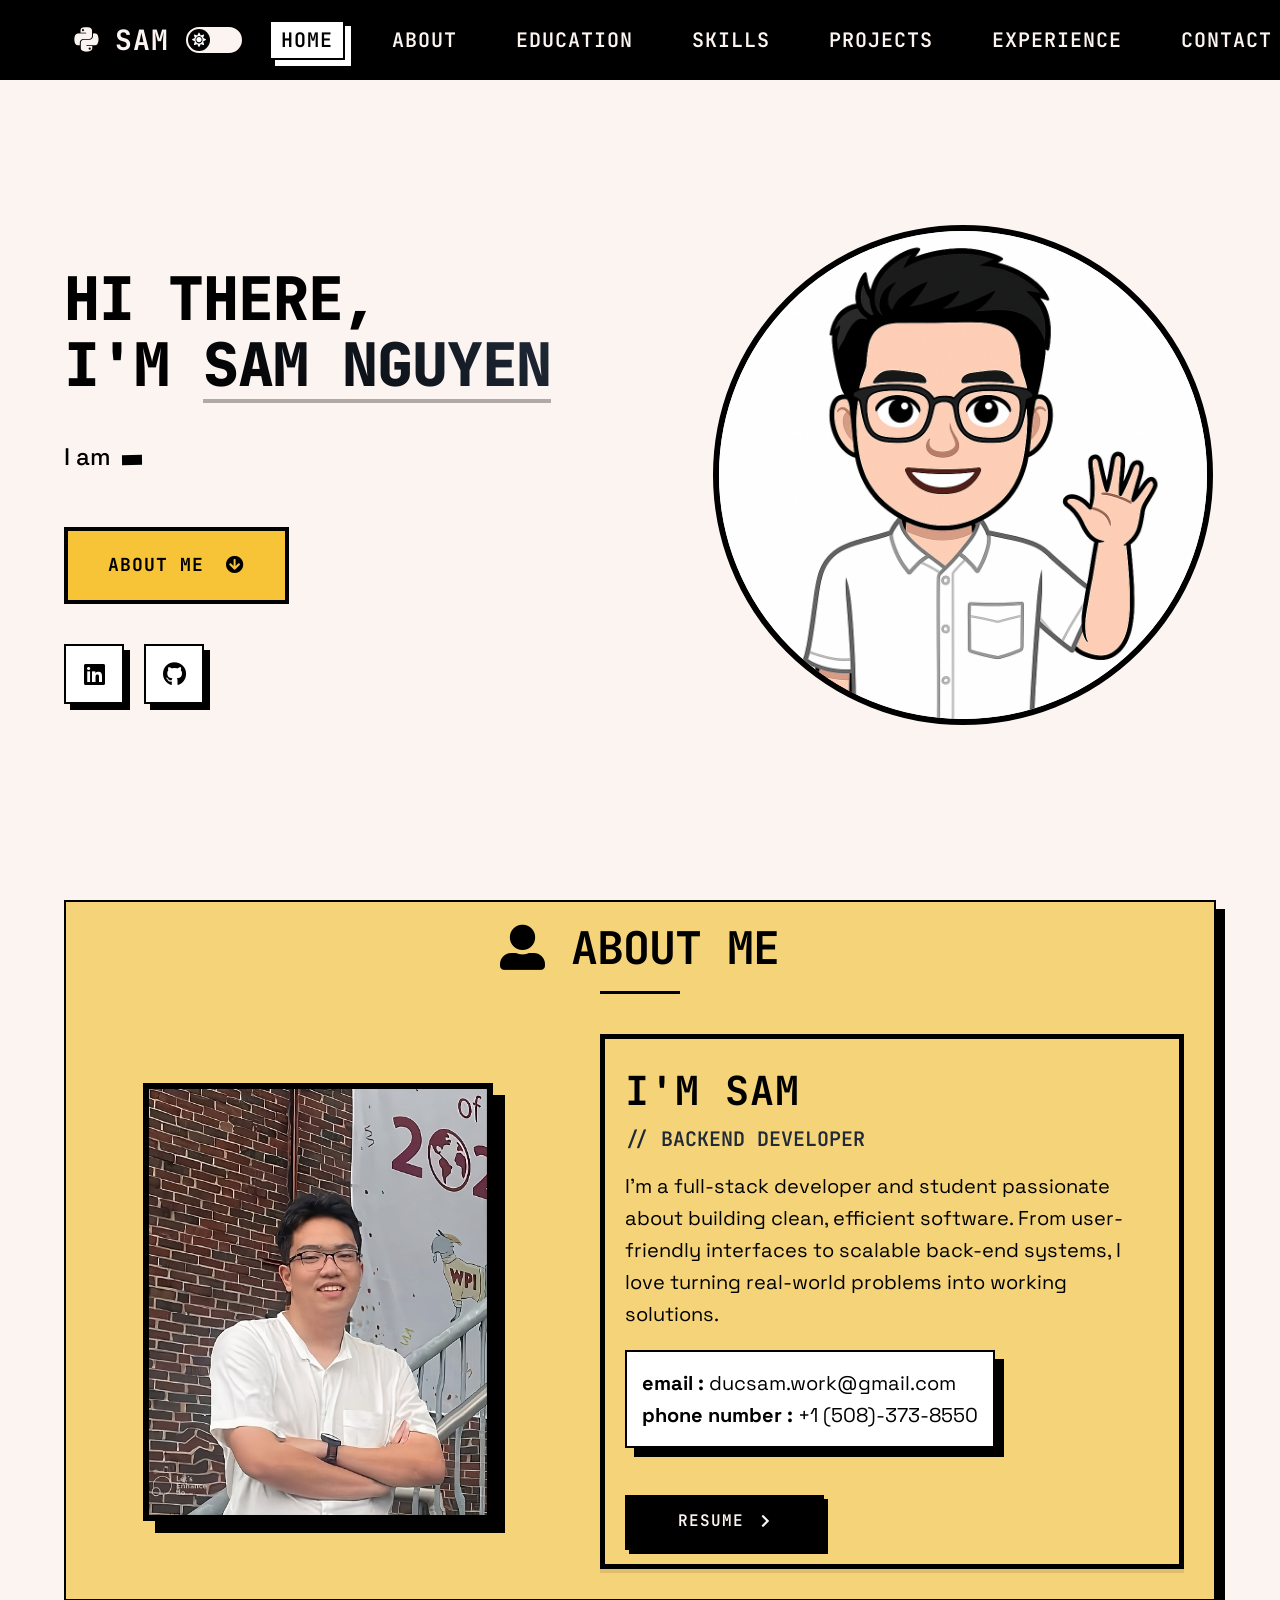
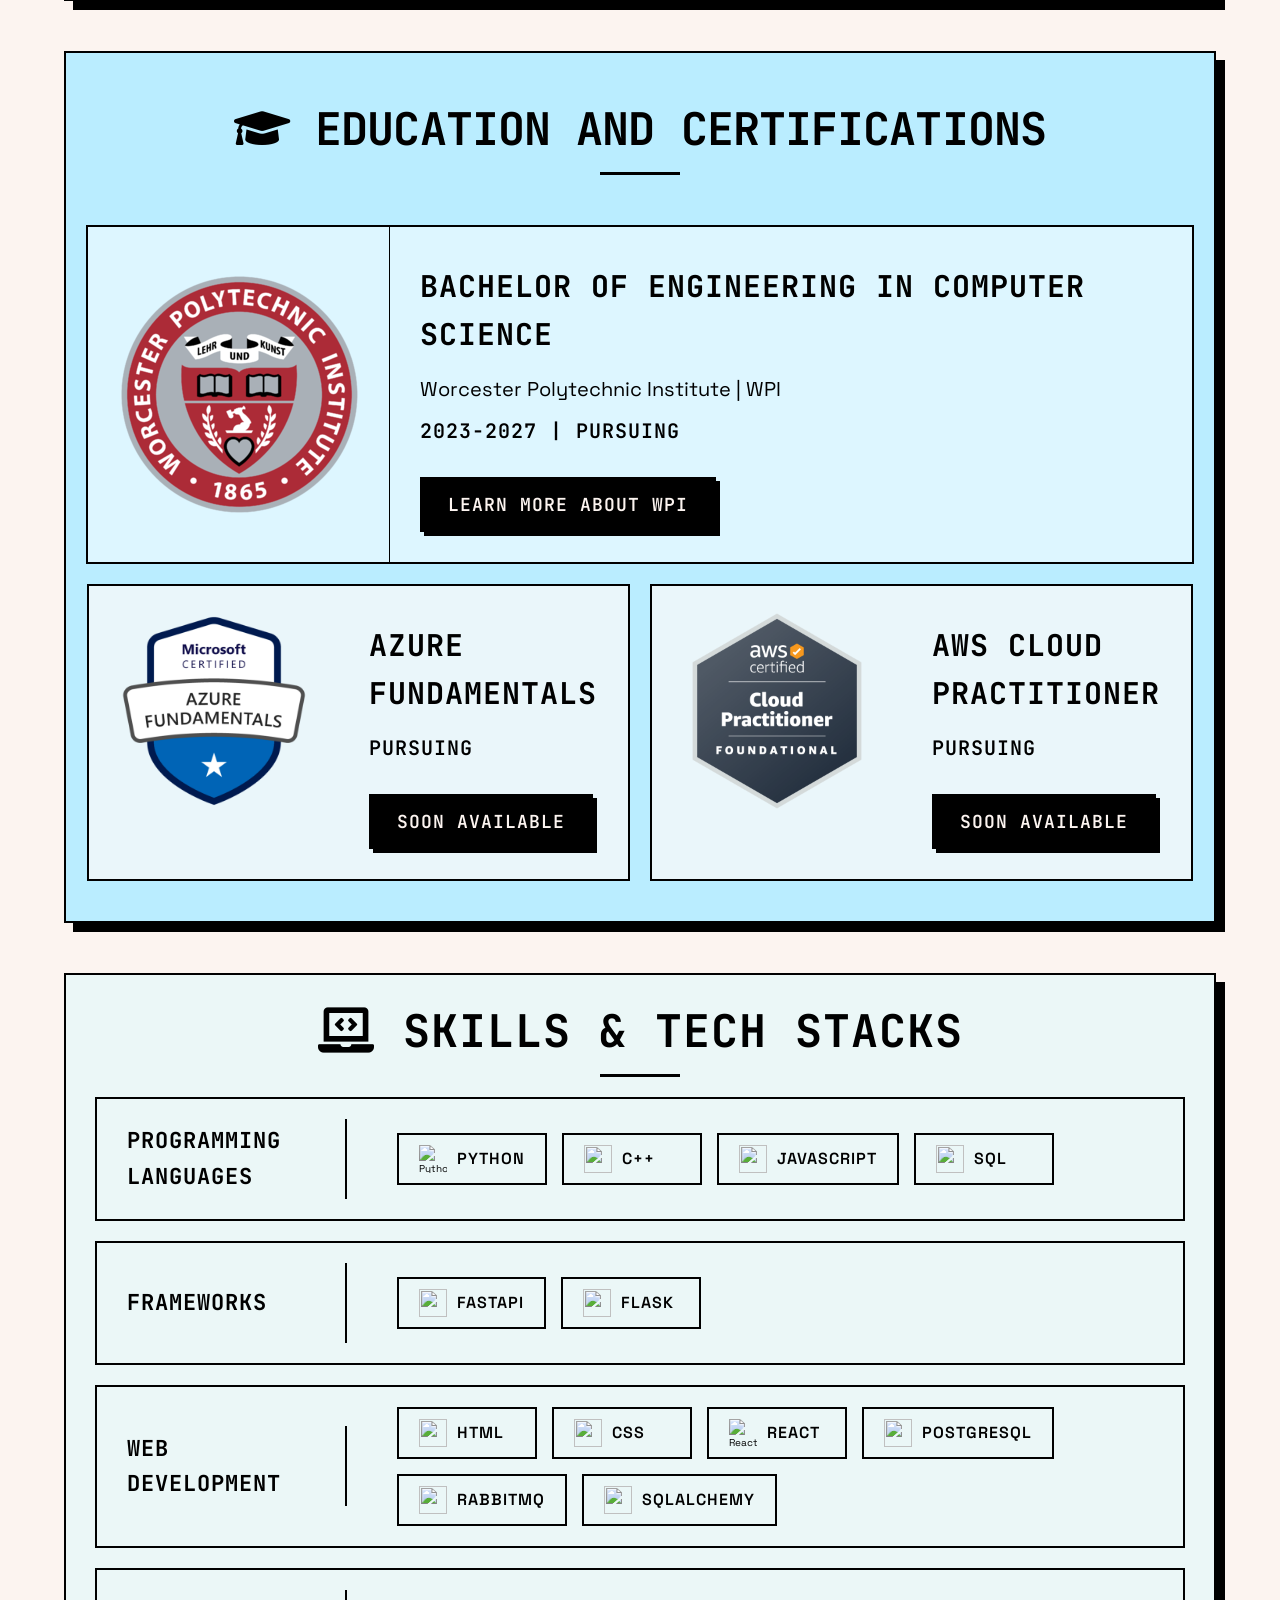
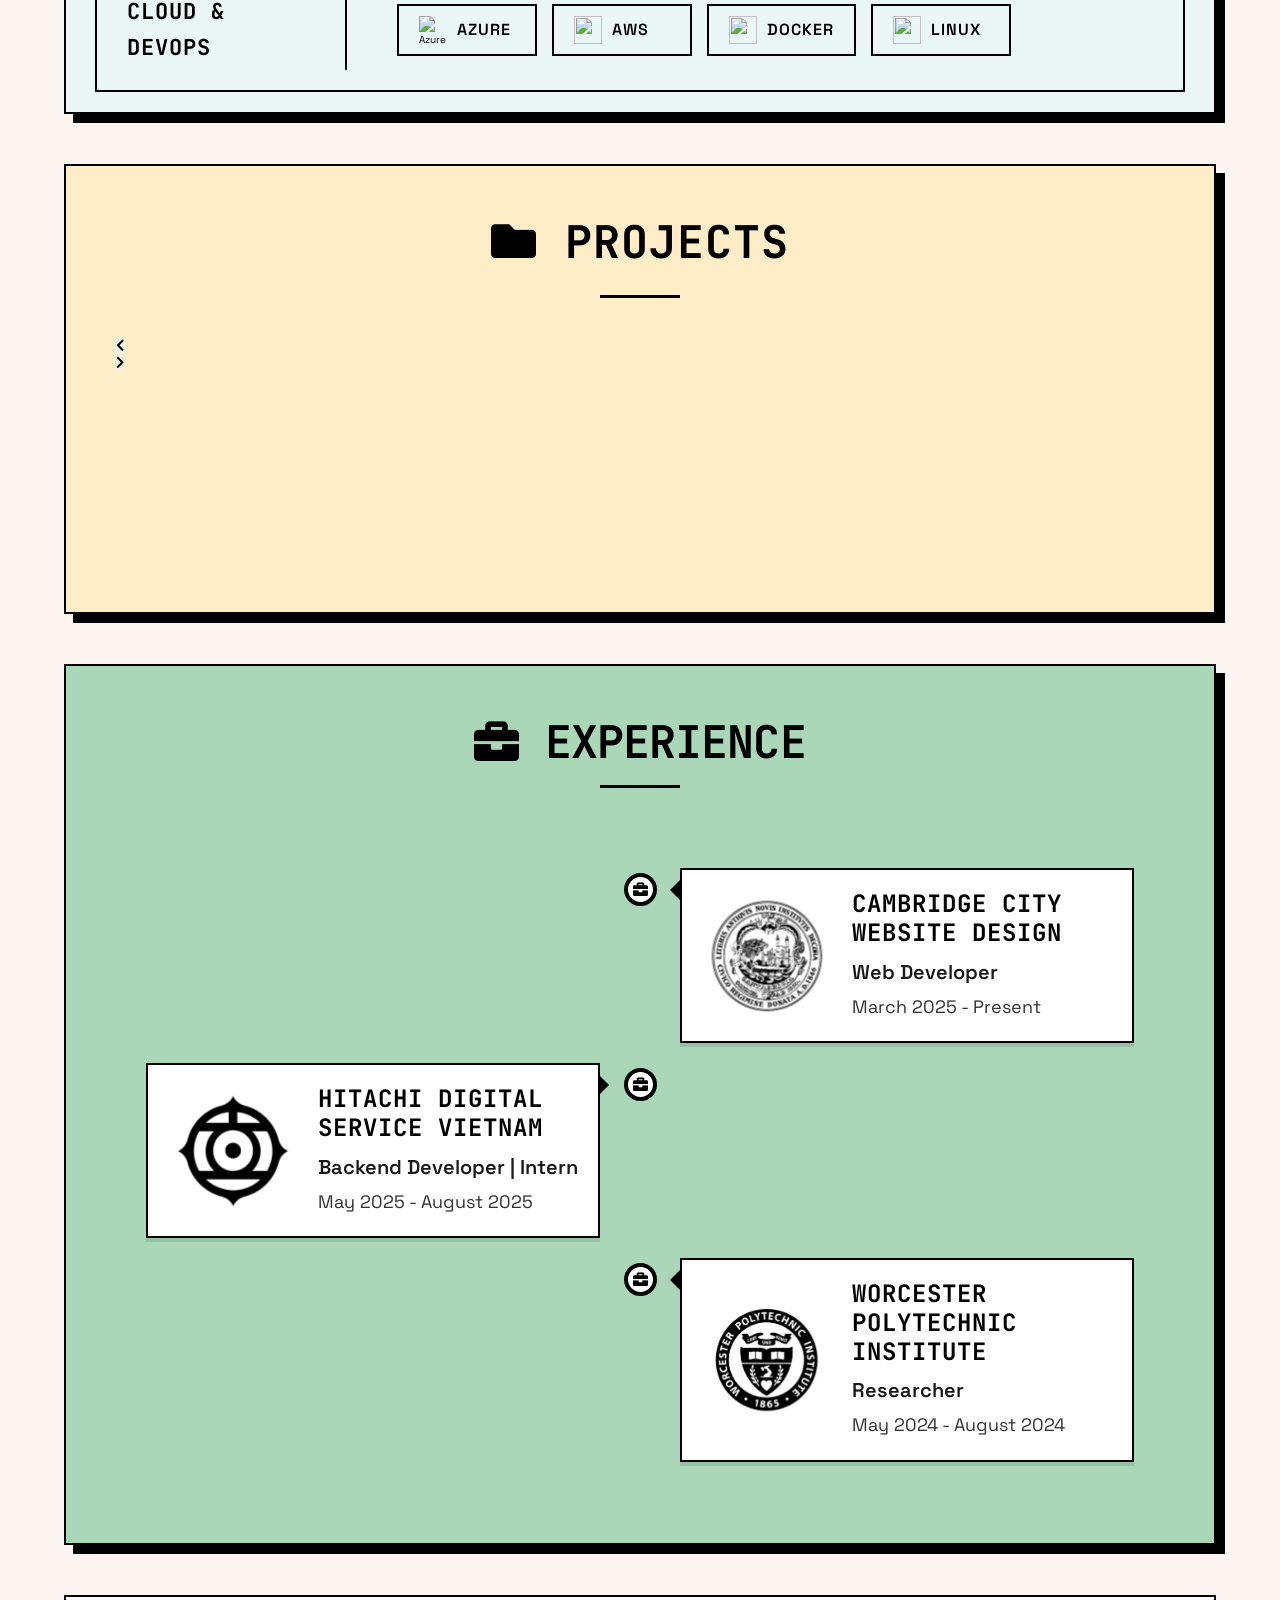
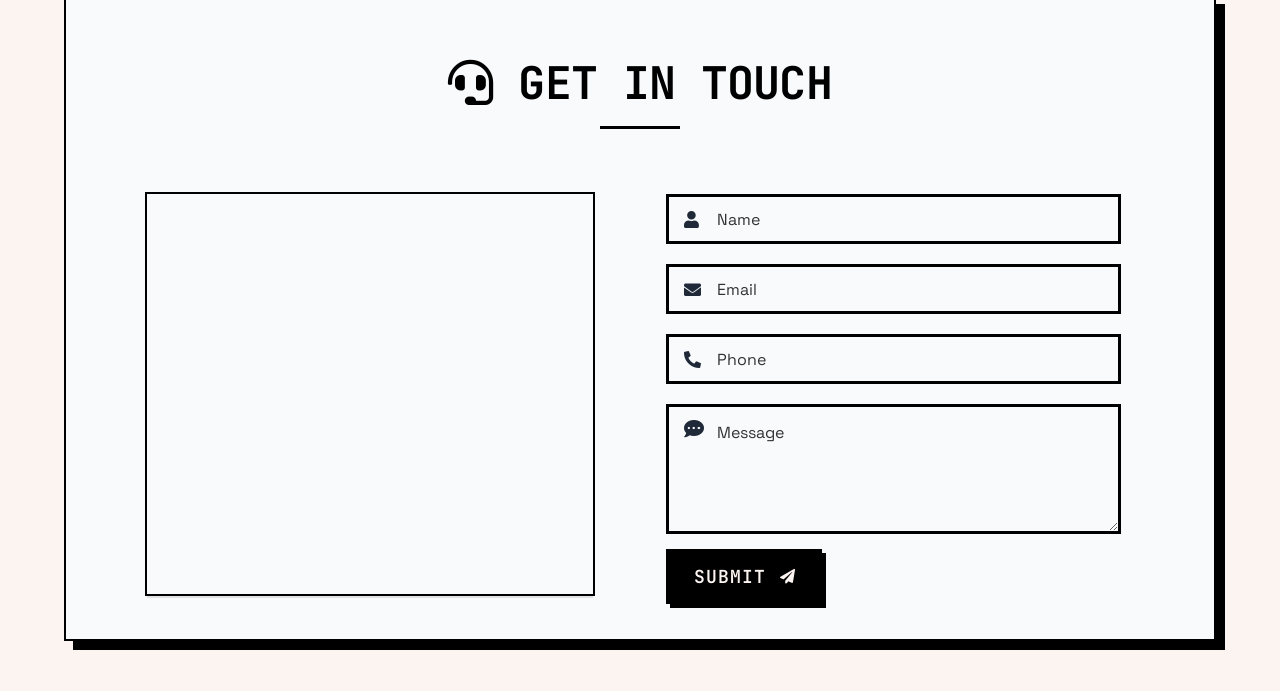
==== index.html @ 1b450427 "small fix" ====
<!DOCTYPE html>
<html lang="en">
  <head>
    <meta charset="UTF-8" />
    <meta http-equiv="X-UA-Compatible" content="IE=edge" />
    <meta name="viewport" content="width=device-width, initial-scale=1.0" />
    <meta name="keywords" />
    <meta name="description" />
    <!-- Custom CSS -->
    <link rel="stylesheet" href="./assets/css/style.css" />
    <link rel="stylesheet" href="./assets/css/shared.css" />
    <link rel="stylesheet" href="./assets/css/about.css" />
    <link rel="stylesheet" href="./assets/css/education.css" />
    <link rel="stylesheet" href="./assets/css/experience.css" />
    <link rel="stylesheet" href="./assets/css/project.css" />
    <link rel="stylesheet" href="./assets/css/skill.css" />
    <link rel="stylesheet" href="./assets/css/contact.css" />
    <!-- Font Awesome -->
    <link
      rel="stylesheet"
      href="https://cdnjs.cloudflare.com/ajax/libs/font-awesome/5.15.3/css/all.min.css"
      integrity="sha512-iBBXm8fW90+nuLcSKlbmrPcLa0OT92xO1BIsZ+ywDWZCvqsWgccV3gFoRBv0z+8dLJgyAHIhR35VZc2oM/gI1w=="
      crossorigin="anonymous"
      referrerpolicy="no-referrer"
    />
    <!-- Favicon -->
    <link
      id="favicon"
      rel="shortcut icon"
      href="./assets/images/hero.png"
      type="image/x-png"
    />
    <link
      href="https://fonts.googleapis.com/css2?family=Abel&display=swap"
      rel="stylesheet"
    />

    <title>Portfolio | Sam Nguyen</title>
  </head>
  <!-- <body oncontextmenu="return false"> -->
  <!-- pre loader -->
  <!-- <div class="loader-container">
  <img draggable="false" src="./assets/images/preloader.gif" alt="">
</div> -->
  <body>
    <!-- navbar starts -->
    <header>
      <div class="navbar-left">
        <a href="/" class="logo"><i class="fab fa-python"></i> sam</a>
        <button
          id="theme-toggle"
          class="theme-toggle"
          aria-label="Toggle dark mode"
        >
          <i class="fas fa-sun"></i>
          <i class="fas fa-moon"></i>
        </button>
      </div>

      <div class="navbar-controls">
        <div id="menu" class="fas fa-bars"></div>
      </div>

      <nav class="navbar">
        <ul>
          <li><a class="active" href="#home">Home</a></li>
          <li><a href="#about">About</a></li>
          <li><a href="#education">Education</a></li>
          <li><a href="#skills">Skills</a></li>
          <li><a href="#project">Projects</a></li>
          <li><a href="#experience">Experience</a></li>
          <li><a href="#contact">Contact</a></li>
        </ul>
      </nav>
    </header>
    <!-- navbar ends -->

    <!-- hero section starts -->
    <section class="home" id="home">
      <!-- Main content -->
      <div class="content">
        <h2>
          Hi There,<br />
          I'm <span>Sam Nguyen</span>
        </h2>
        <p>I am <span class="typing-text"></span></p>

        <a href="#about" class="btn">
          <span>About Me</span>
          <i class="fas fa-arrow-circle-down"></i>
        </a>

        <!-- Social icons -->
        <div class="socials">
          <ul class="social-icons">
            <li>
              <a
                class="linkedin"
                aria-label="LinkedIn"
                href="https://www.linkedin.com/in/tran-minh-duc-nguyen/"
                target="_blank"
                rel="noopener noreferrer"
              >
                <i class="fab fa-linkedin"></i>
              </a>
            </li>
            <li>
              <a
                class="github"
                aria-label="GitHub"
                href="https://github.com/samnguyen3115"
                target="_blank"
                rel="noopener noreferrer"
              >
                <i class="fab fa-github"></i>
              </a>
            </li>
          </ul>
        </div>
      </div>

      <!-- Image -->
      <div class="image">
        <img
          draggable="false"
          class="tilt"
          src="./assets/images/hero.png"
          alt="Hero image of Sam"
        />
      </div>
    </section>

    <!-- hero section ends -->

    <!-- about section starts -->
    <section class="about" id="about">
      <div></div>
      <h2 class="heading"><i class="fas fa-user-alt"></i> About Me</h2>

      <div class="row">
        <div class="image">
          <div class="gallery-container">
            <img
              id="gallery-image"
              draggable="false"
              src="./assets/images/profile/profile1.jpeg"
              alt="Sam Nguyen - Profile"
              data-current="0"
            />
          </div>

          <!-- Progress indicator -->
          <div class="gallery-progress">
            <div class="gallery-progress-bar"></div>
          </div>
        </div>
        <div class="content">
          <h3>I'm Sam</h3>
          <span class="tag">Backend Developer</span>

          <p>
            I'm a full-stack developer and student passionate about building
            clean, efficient software. From user-friendly interfaces to scalable
            back-end systems, I love turning real-world problems into working
            solutions.
          </p>

          <div class="box-container">
            <!-- <div class="box">
              <p><span> age: </span> 20</p>
              <p><span> phone : </span> +91 XXX-XXX-XXXX</p>
            </div> -->
            <div class="box">
              <p>
                <span> email : </span>
                <a
                  href="mailto:ducsam.work@gmail.com"
                  style="color: #fff; text-transform: none"
                  >ducsam.work@gmail.com</a
                >
              </p>
              <p>
                <span> phone number : </span
                ><a
                  href="tel:+15083738550"
                  style="color: #fff; text-transform: none"
                  >+1 (508)-373-8550</a
                >
              </p>
            </div>
          </div>

          <div class="resumebtn">
            <a
              href="https://drive.google.com/file/d/1P8yrjrfIx6eX4joo961KJIUFITHhz1G9/view?usp=sharing"
              target="_blank"
              class="btn"
              ><span>Resume</span>
              <i class="fas fa-chevron-right"></i>
            </a>
          </div>
        </div>
      </div>
    </section>
    <!-- about section ends -->

    <!-- education section starts -->
    <section class="education" id="education">
      <h1 class="heading">
        <i class="fas fa-graduation-cap"></i> Education and Certifications
      </h1>

      <div class="box-container">
        <div class="box">
          <div class="image">
            <img
              draggable="false"
              src="./assets/images/logo/WPI.png"
              alt=""
              style="width: 300px"
            />
          </div>
          <div class="content">
            <h3>Bachelor of Engineering in Computer Science</h3>
            <p>Worcester Polytechnic Institute | WPI</p>
            <h4>2023-2027 | Pursuing</h4>
            <a
              href="https://www.wpi.edu/academics"
              target="_blank"
              rel="noopener noreferrer"
              style="text-decoration: none; color: inherit"
            >
              <div class="button-certificate">
                <button type="button">Learn More About WPI</button>
              </div>
            </a>
          </div>
        </div>
        <div class="box achievement">
          <div class="achievement-image">
            <img
              draggable="false"
              src="./assets/images/education/Azure.png"
              alt=""
              style="width: 250px; height: 250px"
            />
          </div>
          <div class="content">
            <h3>Azure Fundamentals</h3>
            <h4>Pursuing</h4>
            <!-- <a href="" style="text-decoration: none; color: inherit"> -->
              <div class="button-certificate">
                <button type="button">Soon available</button>
              </div>
            <!-- </a> -->
          </div>
        </div>
        <div class="box achievement">
          <div class="achievement-image">
            <img
              draggable="false"
              src="./assets/images/education/AWS.png"
              alt=""
              style="width: 250px; height: 250px"
            />
          </div>
          <div class="content">
            <h3>AWS Cloud Practitioner</h3>
            <h4>Pursuing</h4>
            <!-- <a href="" style="text-decoration: none; color: inherit"> -->
              <div class="button-certificate">
                <button type="button">Soon available</button>
              </div>
            <!-- </a> -->
          </div>
        </div>
      </div>
    </section>
    <!-- education section ends -->

    <!-- skills section starts -->
    <section class="skills" id="skills">
      <div class="container">
        <h2 class="heading">
          <i class="fas fa-laptop-code"></i> Skills & Tech Stacks
        </h2>
        <div class="skills-table">
          <div class="skills-row">
            <div class="skills-category">Programming Languages</div>
            <div class="skills-items">
              <div class="skill-item">
                <img
                  src="https://cdn.jsdelivr.net/gh/devicons/devicon/icons/python/python-original.svg"
                  alt="Python"
                />
                <span>Python</span>
              </div>
              <div class="skill-item">
                <img
                  src="https://cdn.jsdelivr.net/gh/devicons/devicon@latest/icons/cplusplus/cplusplus-plain.svg"
                />
                <span>C++</span>
              </div>
              <div class="skill-item">
                <img
                  src="https://cdn.jsdelivr.net/gh/devicons/devicon@latest/icons/javascript/javascript-plain.svg"
                />
                <span>JavaScript</span>
              </div>
              <div class="skill-item">
                <img
                  src="https://cdn.jsdelivr.net/gh/devicons/devicon@latest/icons/sqldeveloper/sqldeveloper-plain.svg"
                />
                <span>SQL</span>
              </div>
            </div>
          </div>

          <div class="skills-row">
            <div class="skills-category">Frameworks</div>
            <div class="skills-items">
              <div class="skill-item">
                <img
                  src="https://cdn.jsdelivr.net/gh/devicons/devicon@latest/icons/fastapi/fastapi-original.svg"
                />
                <span>FastAPI</span>
              </div>
              <div class="skill-item">
                <img
                  src="https://cdn.jsdelivr.net/gh/devicons/devicon@latest/icons/flask/flask-original.svg"
                />
                <span>Flask</span>
              </div>
            </div>
          </div>

          <div class="skills-row">
            <div class="skills-category">Web Development</div>
            <div class="skills-items">
              <div class="skill-item">
                <img
                  src="https://cdn.jsdelivr.net/gh/devicons/devicon@latest/icons/html5/html5-plain.svg"
                />
                <span>HTML</span>
              </div>
              <div class="skill-item">
                <img
                  src="https://cdn.jsdelivr.net/gh/devicons/devicon@latest/icons/css3/css3-plain.svg"
                />
                <span>CSS</span>
              </div>
              <div class="skill-item">
                <img
                  src="https://cdn.jsdelivr.net/gh/devicons/devicon/icons/react/react-original.svg"
                  alt="React"
                />
                <span>React</span>
              </div>
              <div class="skill-item">
                <img
                  src="https://cdn.jsdelivr.net/gh/devicons/devicon@latest/icons/postgresql/postgresql-plain.svg"
                />
                <span>PostgreSQL</span>
              </div>
              <div class="skill-item">
                <img
                  src="https://cdn.jsdelivr.net/gh/devicons/devicon@latest/icons/rabbitmq/rabbitmq-original.svg"
                />
                <span>RabbitMQ</span>
              </div>
              <div class="skill-item">
                <img
                  src="https://cdn.jsdelivr.net/gh/devicons/devicon@latest/icons/sqlalchemy/sqlalchemy-plain.svg"
                />
                <span>SQLAlchemy</span>
              </div>
            </div>
          </div>

          <div class="skills-row">
            <div class="skills-category">Cloud & DevOps</div>
            <div class="skills-items">
              <div class="skill-item">
                <img
                  src="https://cdn.jsdelivr.net/gh/devicons/devicon/icons/azure/azure-original.svg"
                  alt="Azure"
                />
                <span>Azure</span>
              </div>
              <div class="skill-item">
                <img
                  src="https://cdn.jsdelivr.net/gh/devicons/devicon@latest/icons/amazonwebservices/amazonwebservices-plain-wordmark.svg"
                />
                <span>AWS</span>
              </div>
              <div class="skill-item">
                <img
                  src="https://cdn.jsdelivr.net/gh/devicons/devicon@latest/icons/docker/docker-plain.svg"
                />
                <span>Docker</span>
              </div>
              <div class="skill-item">
                <img
                  src="https://cdn.jsdelivr.net/gh/devicons/devicon@latest/icons/linux/linux-plain.svg"
                />
                <span>Linux</span>
              </div>
            </div>
          </div>
        </div>
      </div>
    </section>
    <!-- skills section ends -->
    <!-- project section starts -->
    <section class="project" id="project">
      <h2 class="heading"><i class="fas fa-folder"></i> Projects</h2>

      <div class="box-container">
        <div class="projects-carousel">
          <button class="carousel-nav prev" id="prevBtn">
            <i class="fas fa-chevron-left"></i>
          </button>
          <div class="projects-track" id="projectsTrack">
            <!-- Projects will be dynamically loaded here -->
          </div>
          <button class="carousel-nav next" id="nextBtn">
            <i class="fas fa-chevron-right"></i>
          </button>
        </div>
        <div class="carousel-indicators" id="carouselIndicators">
          <!-- Indicators will be dynamically generated -->
        </div>
      </div>
    </section>
    <!-- project section ends -->

    <!-- experience section starts -->
    <section class="experience" id="experience">
      <h2 class="heading"><i class="fas fa-briefcase"></i> Experience</h2>

      <div class="timeline">
        <div class="container right" data-company="cso">
          <div class="content">
            <img
              src="./assets/images/logo/CSO.png"
              alt="Cambridge City Website Design"
            />
            <div>
              <div class="tag">
                <h2>Cambridge City Website Design</h2>
              </div>
              <div class="desc">
                <h3>Web Developer</h3>
                <p>March 2025 - Present</p>
              </div>
            </div>
          </div>
        </div>
        <div class="container left" data-company="hitachi">
          <div class="content">
            <img
              src="./assets/images/logo/Hitachi.png"
              alt="Hitachi Digital Service Vietnam"
            />
            <div>
              <div class="tag">
                <h2>Hitachi Digital Service Vietnam</h2>
              </div>
              <div class="desc">
                <h3>Backend Developer | Intern</h3>
                <p>May 2025 - August 2025</p>
              </div>
            </div>
          </div>
        </div>

        <div class="container right" data-company="wpi">
          <div class="content">
            <img
              src="./assets/images/logo/WPI_logo.png"
              alt="Worcester Polytechnic Institute"
            />
            <div>
              <div class="tag">
                <h2>Worcester Polytechnic Institute</h2>
              </div>
              <div class="desc">
                <h3>Researcher</h3>
                <p>May 2024 - August 2024</p>
              </div>
            </div>
          </div>
        </div>
      </div>
    </section>
    <!-- experience section ends -->

    <!-- contact section starts -->
    <section class="contact" id="contact">
      <h2 class="heading"><i class="fas fa-headset"></i> Get in Touch</h2>

      <div class="container">
        <div class="content">
          <div class="image-box">
            <iframe
              src="https://www.google.com/maps/embed?pb=!1m18!1m12!1m3!1d2948.217785264388!2d-71.80789868454313!3d42.27455597919353!2m3!1f0!2f0!3f0!3m2!1i1024!2i768!4f13.1!3m3!1m2!1s0x89e406e7b2e2c7b9%3A0x7e6e6e7e7e7e7e7e!2sWorcester%20Polytechnic%20Institute!5e0!3m2!1sen!2sus!4v1620000000000!5m2!1sen!2sus"
              width="100%"
              height="250"
              style="border: 0"
              allowfullscreen=""
              loading="lazy"
              referrerpolicy="no-referrer-when-downgrade"
            ></iframe>
          </div>
          <form id="contact-form">
            <div class="form-group">
              <div class="field">
                <input type="text" name="name" placeholder="Name" required />
                <i class="fas fa-user"></i>
              </div>
              <div class="field">
                <input type="text" name="email" placeholder="Email" required />
                <i class="fas fa-envelope"></i>
              </div>
              <div class="field">
                <input type="text" name="phone" placeholder="Phone" />
                <i class="fas fa-phone-alt"></i>
              </div>
              <div class="message">
                <textarea
                  placeholder="Message"
                  name="message"
                  required
                ></textarea>
                <i class="fas fa-comment-dots"></i>
              </div>
            </div>
            <div class="button-area">
              <button type="submit">
                Submit <i class="fa fa-paper-plane"></i>
              </button>
            </div>
          </form>
        </div>
      </div>
    </section>
    <!-- contact section ends -->

    <!-- scroll top btn -->
    <a
      href="#home"
      aria-label="ScrollTop"
      class="fas fa-angle-up"
      id="scroll-top"
    ></a>
    <!-- scroll back to top -->

    <!-- ==== ALL MAJOR JAVASCRIPT CDNS STARTS ==== -->
    <!-- GSAP for animations -->
    <script src="https://cdnjs.cloudflare.com/ajax/libs/gsap/3.12.2/gsap.min.js"></script>
    <script src="https://cdnjs.cloudflare.com/ajax/libs/gsap/3.12.2/ScrollTrigger.min.js"></script>

    <!-- jquery cdn -->
    <script
      src="https://cdnjs.cloudflare.com/ajax/libs/jquery/3.6.0/jquery.min.js"
      integrity="sha512-894YE6QWD5I59HgZOGReFYm4dnWc1Qt5NtvYSaNcOP+u1T9qYdvdihz0PPSiiqn/+/3e7Jo4EaG7TubfWGUrMQ=="
      crossorigin="anonymous"
      referrerpolicy="no-referrer"
    ></script>

    <!-- typed.js cdn -->
    <script
      src="https://cdnjs.cloudflare.com/ajax/libs/typed.js/2.0.5/typed.min.js"
      integrity="sha512-1KbKusm/hAtkX5FScVR5G36wodIMnVd/aP04af06iyQTkD17szAMGNmxfNH+tEuFp3Og/P5G32L1qEC47CZbUQ=="
      crossorigin="anonymous"
      referrerpolicy="no-referrer"
    ></script>

    <!-- vanilla tilt.js links -->
    <script
      src="https://cdnjs.cloudflare.com/ajax/libs/vanilla-tilt/1.7.0/vanilla-tilt.min.js"
      integrity="sha512-SttpKhJqONuBVxbRcuH0wezjuX+BoFoli0yPsnrAADcHsQMW8rkR84ItFHGIkPvhnlRnE2FaifDOUw+EltbuHg=="
      crossorigin="anonymous"
      referrerpolicy="no-referrer"
    ></script>

    <!-- scroll reveal anim -->
    <script src="https://unpkg.com/scrollreveal"></script>

    <script
      type="text/javascript"
      src="https://cdn.jsdelivr.net/npm/emailjs-com@3/dist/email.min.js"
    ></script>

    <!-- ==== ALL MAJOR JAVASCRIPT CDNS ENDS ==== -->

    <!-- Experience Modal -->
    <div id="experienceModal" class="modal">
      <div class="modal-content">
        <div class="modal-header">
          <div>
            <h2 id="modalCompanyName"></h2>
            <div class="position" id="modalPosition"></div>
          </div>
          <span class="close">&times;</span>
        </div>
        <div class="modal-body" id="modalBody">
          <!-- Content will be dynamically inserted here -->
        </div>
      </div>
    </div>

    <script src="./assets/js/script.js"></script>
  </body>
</html>
---- assets/css/style.css ----
@import url("https://fonts.googleapis.com/css2?family=JetBrains+Mono:wght@400;600;700;800&display=swap");
@import url("https://fonts.googleapis.com/css2?family=Space+Grotesk:wght@300;400;500;600;700&display=swap");

/* CSS Custom Properties for consistent animations and themes */
:root {
  --transition-fast: 0.2s cubic-bezier(0.4, 0, 0.2, 1);
  --transition-medium: 0.3s cubic-bezier(0.4, 0, 0.2, 1);
  --transition-slow: 0.4s cubic-bezier(0.4, 0, 0.2, 1);
  --transition-bounce: 0.3s cubic-bezier(0.34, 1.56, 0.64, 1);
  --shadow-elevation: 0 4px 0 rgba(0, 0, 0, 0.1);
  --shadow-elevation-hover: 0 6px 0 rgba(0, 0, 0, 0.1);
  --shadow-box-small: 4px 4px 0px var(--text-primary);
  --shadow-box-medium: 6px 6px 0px var(--text-primary);
  --shadow-box-large: 9px 9px 0px var(--text-primary);
  --shadow-box-hover: 6px 6px 0px #000000;

  /* Light mode colors */
  --bg-primary: #fcf4f0;
  --bg-secondary: #ffffff;
  --text-primary: #000000;
  --text-secondary: #1f2937;
  --border-primary: #000000;
  --shadow-primary: #000000;
  --accent-yellow: #f5d479;
  --accent-blue: #f8fafc;
  --accent-green: #a9d7b8;
  --education-background: #baedff;
  --education-second-background: #ddf6ff;
  --certificate-background: #eaf6fa;
  --skill-background: #ebf7f7;
  --project-background: #feedc7;
  --experience-background: #a9d7b8;
  --experience-box-background: #ffffff;
  --experience-special: #feedc7;
}

/* Dark mode colors */
[data-theme="dark"] {
  --bg-primary: #0f0f0f;
  --bg-secondary: #1a1a1a;
  --text-primary: #ffffff;
  --text-secondary: #e5e7eb;
  --border-primary: #ffffff;
  --shadow-primary: #ffffff;
  --accent-yellow: #000000;
  --accent-blue: #000000;
  --accent-green: #000000;
  --education-background: black;
  --education-second-background: black;
  --certificate-background: black;
  --skill-background: black;
  --project-background: #000000;
  --experience-background: #000000;
  --experience-box-background: #000000;
  --experience-special: black;
}

* {
  margin: 0;
  padding: 0;
  box-sizing: border-box;
  text-decoration: none;
  outline: none;
  border: none;
  /* Remove global transition to prevent conflicts */
}

html {
  font-size: 62.5%;
  overflow-x: hidden;
  scroll-behavior: smooth;
  scroll-padding-top: 8rem; /* Account for fixed header */
}

body {
  background: var(--bg-primary);
  margin: 0;
  padding: 0;
  font-family: "Space Grotesk", sans-serif;
  line-height: 1.6;
  color: var(--text-primary);
  transition: background-color 0.3s ease, color 0.3s ease;
}

*::selection {
  background: #3b82f6;
  color: #ffffff;
}

html::-webkit-scrollbar {
  width: 0rem;
}
html::-webkit-scrollbar-thumb:hover {
  background: #000000;
  width: 0rem;
}

/* pre loader start */
.loader-container {
  position: fixed;
  top: 0;
  left: 0;
  z-index: 10000;
  background: #e6eff1;
  display: flex;
  align-items: center;
  justify-content: center;
  height: 100%;
  width: 100%;
}
.loader-container.fade-out {
  top: -120%;
}
/* pre loader end */

/* navbar starts */
header {
  position: fixed;
  top: 0;
  left: 0;
  right: 0;
  z-index: 1000;
  display: flex;
  align-items: center;
  justify-content: space-between;
  padding: 2rem 5%;
  height: 8rem;
  background: var(--text-primary);
  color: var(--bg-primary);
  backdrop-filter: blur(10px);
  transition: background-color 0.3s ease, box-shadow 0.3s ease,
    border-bottom-color 0.3s ease;
  /* Hardware acceleration for smooth scrolling */
  transform: translateZ(0);
  backface-visibility: hidden;
}

/* Navbar Left Section */
.navbar-left {
  display: flex;
  align-items: center;
  gap: 1.5rem;
}

header.scrolled {
  background: #f8fafc;
  box-shadow: 0 6px 0 rgba(0, 0, 0, 0.1);
  border-bottom-color: #000000;
}

section {
  min-height: 100vh;
  padding: 10rem 5% 5rem 5%;
}

/* Mobile section adjustments */
@media (max-width: 768px) {
  section {
    padding: 8rem 3% 3rem 3%;
  }
}

@media (max-width: 450px) {
  section {
    padding: 6rem 3% 2rem 3%;
  }
}

.heading {
  font-size: 4.5rem;
  color: var(--text-primary);
  font-weight: 700;
  text-align: center;
  letter-spacing: -0.02em;
  font-family: "JetBrains Mono", monospace;
  text-transform: uppercase;
  position: relative;
  margin-bottom: 3rem;
}

.heading::after {
  content: "";
  position: absolute;
  bottom: -10px;
  left: 50%;
  transform: translateX(-50%);
  width: 80px;
  height: 3px;
  background: var(--text-primary);
}

@keyframes gradientShift {
  0%,
  100% {
    background-position: 0% 50%;
  }
  50% {
    background-position: 100% 50%;
  }
}

header .logo {
  font-size: 2.8rem;
  font-weight: 700;
  text-decoration: none;
  color: var(--bg-primary);
  position: relative;
  font-family: "JetBrains Mono", monospace;
  text-transform: uppercase;
  letter-spacing: 1px;
  padding: 0.5rem 1rem;
  transition: transform 0.2s cubic-bezier(0.4, 0, 0.2, 1),
    background-color 0.2s ease, color 0.2s ease, box-shadow 0.2s ease;
  will-change: transform;
  display: flex;
  align-items: center;
  padding-right: 0px !important;
  gap: 1.5rem;
}

header .logo:hover {
  transform: scale(1.05);
  color: var(--bg-primary);
  box-shadow: 0 6px 0 rgba(0, 0, 0, 0.1);
}

/* Navbar Controls */
.navbar-controls {
  display: flex;
  align-items: center;
}

/* Theme Toggle Button */
.theme-toggle {
  background: var(--bg-primary);
  border: 2px solid var(--border-primary);
  cursor: pointer;
  border-radius: 25px;
  transition: all 0.2s ease;
  will-change: transform;
  display: flex;
  align-items: center;
  justify-content: flex-start;
  width: 6rem;
  height: 3rem;
  position: relative;
  padding: 2px;
  box-shadow: 2px 2px 0px var(--shadow-primary);
}

.theme-toggle:hover {
  transform: translate(-1px, -1px);
  box-shadow: 3px 3px 0px var(--shadow-primary);
}

.theme-toggle:active {
  transform: translate(0px, 0px);
  box-shadow: 2px 2px 0px var(--shadow-primary);
}

/* Toggle slider */
.theme-toggle::before {
  content: "";
  position: absolute;
  width: 2.2rem;
  height: 2.2rem;
  background: var(--text-primary);
  border-radius: 50%;
  transition: transform 0.25s ease;
  left: 2px;
  top: 2px;
}

/* Dark mode - move slider to right */
[data-theme="dark"] .theme-toggle::before {
  transform: translateX(3rem);
}

.theme-toggle i {
  font-size: 1.4rem;
  position: absolute;
  top: 50%;
  transform: translateY(-50%);
  transition: opacity 0.2s ease;
  z-index: 1;
}

/* Sun icon positioning */
.theme-toggle .fa-sun {
  left: 0.6rem;
  color: #ffffff;
  opacity: 1;
}

/* Moon icon positioning */
.theme-toggle .fa-moon {
  right: 0.7rem;
  color: #000000;
  opacity: 0;
}

/* Dark mode icon visibility */
[data-theme="dark"] .theme-toggle .fa-sun {
  opacity: 0;
}

[data-theme="dark"] .theme-toggle .fa-moon {
  opacity: 1;
}

header .logo i {
  font-size: 2.8rem;
  margin-right: 0;
  transition: transform 0.3s cubic-bezier(0.34, 1.56, 0.64, 1);
  will-change: transform;
}

header .logo:hover i {
  transform: rotate(90deg);
}
header .navbar ul {
  list-style: none;
  display: flex;
  justify-content: center;
  align-items: center;
  gap: 1rem;
}

header .navbar li {
  margin: 0;
}

header .navbar ul li a {
  font-size: 1.6rem;
  color: var(--bg-primary);
  font-weight: 600;
  text-decoration: none;
  letter-spacing: 1px;
  position: relative;
  padding: 1rem 1.5rem;
  overflow: hidden;
  font-family: "JetBrains Mono", monospace;
  text-transform: uppercase;
  background: var(--text-primary);
  border: 2px solid transparent;
  box-shadow: 0 4px 0 transparent;
  transition: transform 0.2s cubic-bezier(0.4, 0, 0.2, 1),
    background-color 0.2s ease, color 0.2s ease, border-color 0.2s ease,
    box-shadow 0.2s ease;
  will-change: transform;
}

header .navbar ul li a:hover,
header .navbar ul li a.active {
  transform: translate(-2px, -2px);
  background: var(--bg-secondary) !important;
  color: var(--text-primary) !important;
  box-shadow: 6px 6px 0px var(--bg-secondary);
  border-color: var(--border-primary);
}

header .navbar ul li a.active:hover {
  transform: translate(-2px, -2px);
  box-shadow: 6px 6px 0px var(--bg-secondary);
}

/* navbar ends */

/* hamburger icon starts*/
#menu {
  font-size: 3.5rem;
  cursor: pointer;
  color: var(--bg-primary);
  display: none;
  padding: 1rem;
  background: var(--text-primary);
  border: 3px solid var(--border-primary);
  box-shadow: 4px 4px 0px var(--shadow-primary);
  transition: transform 0.2s cubic-bezier(0.4, 0, 0.2, 1), box-shadow 0.2s ease,
    border-color 0.2s ease;
  will-change: transform;
}

#menu:hover {
  transform: translate(-2px, -2px);
  box-shadow: 6px 6px 0px var(--shadow-primary);
  border-color: var(--border-primary);
  color: var(--bg-primary);
}
@media (max-width: 768px) {
  #menu {
    display: block;
  }

  .navbar-left {
    gap: 1.2rem;
  }

  .theme-toggle {
    width: 5.5rem;
    height: 2.8rem;
  }

  .theme-toggle::before {
    width: 2rem;
    height: 2rem;
  }

  [data-theme="dark"] .theme-toggle::before {
    transform: translateX(2.7rem);
  }

  .theme-toggle .fa-sun {
    left: 0.75rem;
    font-size: 1.3rem;
  }

  .theme-toggle .fa-moon {
    right: 0.75rem;
    font-size: 1.3rem;
  }

  [data-theme="dark"] .theme-toggle::before {
    transform: translateX(2.5rem);
  }

  header .logo {
    font-size: 2.2rem;
    gap: 1.2rem;
  }

  header .logo i {
    font-size: 2.2rem;
  }

  header .navbar {
    position: fixed;
    top: 6.5rem;
    right: -100%;
    width: 75%;
    height: calc(100vh - 6.5rem);
    text-align: left;
    align-items: flex-start;
    background-color: var(--bg-secondary);
    border-left: 1px solid var(--border-primary);
    backdrop-filter: blur(10px);
    overflow-y: auto;
    transition: right var(--transition-medium);
    /* Hardware acceleration */
    transform: translateZ(0);
    backface-visibility: hidden;
  }

  header .navbar.nav-toggle {
    right: 0;
  }

  header .navbar ul {
    flex-direction: column;
    padding: 2rem 1rem;
    width: 100%;
  }

  header .navbar ul li {
    width: 100%;
    margin: 0.5rem 0;
  }

  header .navbar ul li a {
    display: block;
    padding: 1.2rem 1.5rem;
    text-align: left;
    color: var(--text-primary);
    font-size: 1.8rem;
    border-radius: 0.5rem;
    position: relative;
    transition: background-color 0.2s ease,
      transform 0.2s cubic-bezier(0.4, 0, 0.2, 1);
    will-change: transform;
  }

  header .navbar ul li a:hover {
    background: var(--bg-primary);
    transform: translateX(5px);
  }

  header .navbar ul li a.active {
    color: var(--bg-primary);
    background: var(--text-primary);
  }

  header .navbar ul li a::before {
    display: none;
  }
}

/* Ensure navbar works properly on larger screens */
@media (min-width: 769px) {
  header .navbar {
    position: static !important;
    width: auto !important;
    height: auto !important;
    background: transparent !important;
    border: none !important;
    backdrop-filter: none !important;
  }

  header .navbar ul {
    flex-direction: row !important;
    padding: 0 !important;
  }

  header .navbar ul li {
    margin-left: 2.5rem !important;
    width: auto !important;
  }

  header .navbar ul li a {
    font-size: 2rem !important;
    padding: 0.5rem 1rem !important;
    background: transparent !important;
  }
}

/* Small mobile devices */
@media (max-width: 480px) {
  header {
    padding: 1.5rem 3%;
  }

  .navbar-left {
    gap: 1.2rem;
  }

  header .logo {
    font-size: 2.4rem;
    padding: 0.5rem 1rem;
    gap: 1.2rem;
  }

  header .logo i {
    font-size: 2.4rem;
  }

  .theme-toggle {
    width: 5.5rem;
    height: 2.8rem;
  }

  .theme-toggle::before {
    width: 2rem;
    height: 2rem;
  }

  .theme-toggle .fa-sun {
    left: 0.7rem;
    font-size: 1.2rem;
    bottom: 0.4rem;
  }

  .theme-toggle .fa-moon {
    right: 0.5rem;
    font-size: 1.3rem;
  }

  [data-theme="dark"] .theme-toggle::before {
    transform: translateX(2.7rem);
  }
}
/* hamburger icon ends */

/* hero section starts*/
.home {
  position: relative;
  display: flex;
  flex-wrap: wrap;
  gap: 4rem;
  min-height: 100vh;
  align-items: center;
  overflow: hidden;
}

.home::before {
  content: "";
  position: absolute;
  top: 20%;
  left: -10%;
  width: 300px;
  height: 300px;
  transform: rotate(45deg);
  opacity: 0.1;
  z-index: 0;
}

.home::after {
  content: "";
  position: absolute;
  bottom: 20%;
  right: -10%;
  width: 250px;
  height: 250px;
  border-radius: 50%;
  opacity: 0.1;
  z-index: 0;
}

.home .content {
  flex: 1 1 50rem;
  padding-top: 2rem;
  z-index: 2;
  color: #ffffff;
}

.home .image {
  flex: 1 1 40rem;
  z-index: 2;
  display: flex;
  justify-content: center;
  align-items: center;
}

.home .image img {
  width: 50rem;
  height: auto;
  border-radius: 360px;
  border: 6px solid #000000;
  cursor: pointer;
  object-fit: cover;
  transition: transform 0.3s cubic-bezier(0.4, 0, 0.2, 1),
    border-color 0.3s ease;
  will-change: transform;
}

.home .image img:hover {
  transform: translate(-2px, -2px);
  border-color: var(--accent-primary);
}

.home .content h2 {
  font-size: 6rem;
  font-weight: 800;
  color: var(--text-primary);
  letter-spacing: -0.02em;
  font-family: "JetBrains Mono", monospace;
  text-transform: uppercase;
  line-height: 1.1;
  margin-bottom: 2rem;
}

.home .content h2 span {
  background: linear-gradient(
    45deg,
    var(--text-primary),
    var(--text-secondary)
  );
  -webkit-background-clip: text;
  -webkit-text-fill-color: transparent;
  background-clip: text;
  display: inline-block;
  position: relative;
}

.home .content h2 span::after {
  content: "";
  position: absolute;
  bottom: -5px;
  left: 0;
  width: 100%;
  height: 4px;
  background: var(--text-primary);
  opacity: 0.3;
}

.home .content p {
  font-size: 2.4rem;
  color: var(--text-primary);
  font-weight: 500;
  padding: 2rem 0;
  font-family: "Space Grotesk", sans-serif;
}

.home .content p span {
  color: var(--bg-primary);
  font-weight: 700;
  background: var(--text-primary);
  padding: 0.5rem 1rem;
  margin: 0 0.5rem;
  display: inline-block;
  transform: rotate(-1deg);
}
.home .btn {
  margin-top: 3rem;
  position: relative;
  display: inline-block;
  padding: 2rem 4rem;
  border-radius: 0;
  color: black;
  background: #f7c337;
  border: 4px solid var(--border-primary);
  font-family: "JetBrains Mono", monospace;
  font-weight: 700;
  text-transform: uppercase;
  font-size: 1.8rem;
  letter-spacing: 0.1rem;
  cursor: pointer;
  text-decoration: none;
  transition: transform 0.2s cubic-bezier(0.4, 0, 0.2, 1),
    background-color 0.2s ease, color 0.2s ease, box-shadow 0.2s ease;
  will-change: transform;
}

.home .btn span {
  font-weight: 700;
  font-size: 1.8rem;
  letter-spacing: 0.1rem;
}

.home .btn i {
  margin-left: 1rem;
  font-size: 1.8rem;
  transition: transform 0.3s cubic-bezier(0.34, 1.56, 0.64, 1);
  will-change: transform;
}

.home .btn:hover {
  transform: translate(-3px, -3px);
  background: var(--text-primary);
  color: var(--bg-primary);
}

.home .btn:hover i {
  transform: translateX(8px) rotate(45deg);
}

/* social icons start */
.socials {
  position: relative;
  margin-top: 4rem;
}

.socials .social-icons {
  padding-left: 0;
  margin-bottom: 0;
  list-style: none;
  display: flex;
  gap: 2rem;
}

.socials .social-icons li {
  display: inline-block;
  margin-bottom: 0;
}

.social-icons a {
  font-size: 2.4rem;
  display: flex;
  align-items: center;
  justify-content: center;
  line-height: 1;
  color: var(--text-primary);
  background: var(--bg-secondary);
  border: 2px solid var(--border-primary);
  width: 6rem;
  height: 6rem;
  text-align: center;
  border-radius: 0;
  box-shadow: 6px 6px 0px var(--shadow-primary);
  text-decoration: none;
  position: relative;
  overflow: hidden;
  transition: transform 0.2s cubic-bezier(0.4, 0, 0.2, 1),
    background-color 0.2s ease, color 0.2s ease, border-color 0.2s ease,
    box-shadow 0.2s ease;
  will-change: transform;
}

.social-icons a::before {
  content: "";
  position: absolute;
  top: 0;
  left: -100%;
  width: 100%;
  height: 100%;
  background: linear-gradient(
    90deg,
    transparent,
    rgba(255, 255, 255, 0.3),
    transparent
  );
  transition: left 0.5s ease;
}

.social-icons a:hover::before {
  left: 100%;
}

.social-icons a:active,
.social-icons a:focus,
.social-icons a:hover {
  color: #ffffff;
  background: #ff0080;
  border-color: #ff0080;
  transform: translate(-3px, -3px);
}

.social-icons a.github:hover {
  background: #1a1a1a;
  border-color: #1a1a1a;
  color: #fcfffe;
  box-shadow: 9px 9px 0px #535353;
}

.social-icons a.linkedin:hover {
  background: #0077b5;
  border-color: #0077b5;
  color: #ffffff;
  box-shadow: 9px 9px 0px #00d4ff;
}
/* social icons end */

/* hero media queries starts*/
@media (max-width: 768px) {
  .home {
    flex-direction: column;
    text-align: center;
    padding: 8rem 5% 3rem 5%;
    gap: 2rem;
  }

  .home .content {
    order: 2;
    padding-top: 0;
  }

  .home .image {
    order: 1;
    margin-bottom: 2rem;
  }

  .home .content h2 {
    font-size: 4.5rem;
  }

  .home .content p {
    font-size: 2rem;
    padding: 1.5rem 0;
  }

  .home .btn {
    margin-top: 2rem;
    padding: 1.5rem 3rem;
    font-size: 1.6rem;
  }

  .socials {
    margin-top: 3rem;
  }

  .social-icons {
    justify-content: center;
    gap: 1.5rem;
  }

  .social-icons a {
    width: 5rem;
    height: 5rem;
    font-size: 2rem;
  }
}

@media (max-width: 450px) {
  .home {
    padding: 6rem 3% 2rem 3%;
  }

  .home .content h2 {
    font-size: 3.5rem;
    margin-bottom: 1.5rem;
  }

  .home .btn {
    margin: 2rem 0;
    padding: 1.2rem 2.5rem;
    font-size: 1.4rem;
  }

  .socials {
    margin-top: 2rem;
  }

  .home .content p {
    font-size: 1.8rem;
    padding: 1rem 0;
  }

  .home .content p span {
    font-size: 1.8rem;
    padding: 0.3rem 0.8rem;
  }

  .home .image img {
    width: 25rem;
  }

  .social-icons {
    gap: 1rem;
  }

  .social-icons a {
    width: 4.5rem;
    height: 4.5rem;
    font-size: 1.8rem;
    box-shadow: 4px 4px 0px black;
  }
}
/* hero media queries ends*/
/* hero section end */

/* scroll top starts */
#scroll-top {
  position: fixed;
  top: -140%;
  right: 1rem;
  padding: 1rem 1.5rem;
  font-size: 2rem;
  background: var(--bg-secondary);
  color: var(--text-primary);
  border-radius: 0;
  z-index: 1000;
  border: 3px solid var(--border-primary);
  will-change: top;
  box-shadow: 4px 4px 0px var(--shadow-primary);
  transition: background-color 0.3s ease, color 0.3s ease;
}

#scroll-top.active {
  top: calc(100% - 12rem);
}

#scroll-top:hover {
  background: var(--text-primary);
  color: var(--bg-secondary);
}
/* scroll top ends */
---- assets/css/shared.css ----
/* Shared CSS for common section styles */

/* Common section layout */
.section-common {
  width: 90%;
  margin: 0 auto;
  margin-bottom: 50px;
  display: flex;
  flex-direction: column;
  max-height: none;
  min-height: 50vh;
  position: relative;
  overflow: hidden;
  border: 2px solid var(--border-primary);
  border-radius: 0;
  box-shadow: 9px 9px 0px var(--border-primary);
  backdrop-filter: none;
  -webkit-backdrop-filter: none;
  font-family: 'Space Grotesk', sans-serif;
}

/* Common transition effects */
.common-transition {
  transition: transform 0.2s cubic-bezier(0.4, 0, 0.2, 1), 
              box-shadow 0.2s ease;
  will-change: transform;
}

/* Common hover effect */
.common-hover:hover {
  transform: translate(-2px, -2px);
}

/* Common heading styles */
.heading-common {
  color: var(--text-primary);
  font-family: 'JetBrains Mono', monospace;
  text-transform: uppercase;
  letter-spacing: 1px;
  font-weight: 700;
}

/* Common box styles */
.box-common {
  border: 2px solid var(--border-primary);
  border-radius: 0;
  background: var(--bg-secondary);
  box-shadow: 4px 4px 0px var(--text-primary);
  padding: 20px;
  transition: transform 0.2s cubic-bezier(0.4, 0, 0.2, 1), 
              box-shadow 0.2s ease;
  will-change: transform;
}

.box-common:hover {
  transform: translate(-2px, -2px);
  box-shadow: 6px 6px 0px #000000;
}
---- assets/css/about.css ----
.about {
  background: var(--accent-yellow);
  border: 2px solid var(--border-primary);
  border-radius: 0;
  box-shadow: 9px 9px 0px var(--shadow-primary);
  backdrop-filter: none;
  -webkit-backdrop-filter: none;
  font-family: 'Space Grotesk', sans-serif;
  width: 90%;
  margin: 0 auto;
  display: flex;
  flex-direction: column;
  max-height: none;
  min-height: 50vh;
  margin-bottom: 50px;
  position: relative;
  overflow: hidden;
  padding: 1rem !important;
}

.about .row {
  display: flex;
  flex-direction: row;
  gap: 2rem;
  flex-wrap: wrap;
}

.about .row .image {
  text-align: center;
  flex: 1 1 35rem;
  display: flex;
  flex-direction: column;
  justify-content: center;
  align-items: center;
  padding: 2rem;
  min-height: 400px;
}

.about .row .content {
  flex: 1 1 45rem;
  padding: 2rem;
  padding-bottom: 3rem;
  border: 5px solid var(--border-primary);
  margin: 2rem;
  box-shadow: 0 4px 0 rgba(0, 0, 0, 0.1);
}

.about .row .content h3 {
  color: var(--text-primary);
  font-size: 4rem;
  font-weight: 700;
  font-family: 'JetBrains Mono', monospace;
  text-transform: uppercase;
  letter-spacing: 1px;
}

.about .row .content .tag {
  font-size: 2rem;
  color: var(--text-secondary);
  font-weight: 600;
  margin-top: 1rem;
  font-family: 'JetBrains Mono', monospace;
  text-transform: uppercase;
}

.about .row .content .tag::before {
  content: "// ";
  color: var(--text-secondary);
}

.about .row .content p {
  font-size: 2rem;
  margin-top: 1.5rem;
  font-family: 'Space Grotesk', sans-serif;
  text-transform: none;
  color: var(--text-primary);
  line-height: 1.6;
}

.about .row .content .box-container {
  display: flex;
  flex-wrap: wrap;
  gap: 1.5rem;
  font-family: 'Space Grotesk', sans-serif;
  margin-top: 2rem;
}

.about .row .content .box-container .box {
  background: var(--bg-secondary);
  border: 2px solid var(--border-primary);
  color: var(--text-primary);
  padding: 1.5rem;
  box-shadow: 9px 9px 0px var(--shadow-primary);
  transition: transform 0.2s cubic-bezier(0.4, 0, 0.2, 1), 
              box-shadow 0.2s ease,
              border-color 0.2s ease;
  will-change: transform;
}

.about .row .content .box-container .box:hover {
  transform: translate(-2px, -2px);
  box-shadow: 0 0px 0 rgba(0, 0, 0, 0.1);
  border-color: var(--border-primary);
}

.about .row .content .box-container .box p {
  text-transform: none;
  color: var(--text-primary);
  margin: 0;
  font-weight: 400;
}

.about .row .content .box-container .box p span {
  color: var(--text-primary);
  font-weight: 700;
}

.about .row .content .box-container .box a {
  color: var(--text-primary) !important;
}
.resumebtn {
  margin-top: 6rem;
}

.resumebtn .btn {
  padding: 1.8rem 5rem;
  border-radius: 0;
  color: var(--bg-primary);
  background: var(--text-primary);
  border: 3px solid var(--border-primary);
  font-family: 'JetBrains Mono', monospace;
  text-transform: uppercase;
  font-weight: 600;
  letter-spacing: 1px;
  position: relative;
  overflow: hidden;
  box-shadow: 4px 4px 0px var(--shadow-primary);
  transition: transform 0.2s cubic-bezier(0.4, 0, 0.2, 1),
              box-shadow 0.2s ease,
              background-color 0.2s ease,
              color 0.2s ease;
  will-change: transform;
  cursor: pointer;
}




.resumebtn .btn span {
  font-weight: 600;
  font-size: 1.6rem;
  letter-spacing: 1px;
}

.resumebtn .btn i {
  margin-left: 1rem;
  font-size: 1.4rem;
  transition: transform 0.2s ease;
  will-change: transform;
}

.resumebtn .btn:hover {
  background: var(--bg-secondary);
  color: var(--text-primary);
  transform: scale(1.05);
  box-shadow: 6px 6px 0px var(--shadow-primary);
}

.resumebtn .btn:hover i {
  transform: translateX(4px);
}

.resumebtn .btn:active {
  transform: scale(0.98);
  box-shadow: 2px 2px 0px var(--shadow-primary);
}

/* about media queries starts*/
@media screen and (max-width: 600px) {
  .about {
    padding: 0.5rem !important;
  }
  
  .about .row .image {
    margin-top: 1rem;
    padding: 1rem;
  }
  
  .about .row .image img {
    margin: 0 auto;
    width: 200px;
    mix-blend-mode: normal;
  }
  
  .about .row {
    padding: 0.5rem;
    margin-bottom: 2rem;
  }
  
  .about .row .content {
    padding: 1rem;
    margin: 0.5rem 0;
  }
  
  .about .row .content .box-container {
    gap: 1rem;
  }
}
/* about media queries ends */
/* Single Image Gallery Styles */
.gallery-container {
  position: relative;
  max-width: 35rem;
  width: 100%;
  margin: 0 auto;
  overflow: hidden;
  border-radius: 0;
  border: 6px solid var(--border-primary);
  cursor: grab;
  user-select: none;
  background: var(--text-primary);
  aspect-ratio: 4/5;
  transition: transform 0.2s cubic-bezier(0.4, 0, 0.2, 1), 
              box-shadow 0.2s ease;
  will-change: transform;
  box-shadow: 12px 12px 0px var(--shadow-primary);
}

.gallery-container:hover {
  transform: translate(-3px, -3px);
  box-shadow: 15px 15px 0px var(--shadow-primary);
}

.gallery-container:active {
  cursor: grabbing;
  transform: translate(2px, 2px);
  box-shadow: 8px 8px 0px var(--shadow-primary);
}

#gallery-image {
  width: 100%;
  height: 100%;
  object-fit: cover;
  border: none;
  display: block;
  transition: transform 0.3s cubic-bezier(0.4, 0, 0.2, 1), 
              opacity 0.3s ease;
  will-change: transform, opacity;
}

#gallery-image:hover {
  transform: scale(1.02);
}

/* Fade transition for image changes */
.gallery-container.changing #gallery-image {
  opacity: 0.7;
  transform: scale(0.98);
}

/* Mobile Responsive */
@media (max-width: 768px) {
  .about .row {
    flex-direction: column;
    gap: 1rem;
  }
  
  .about .row .image {
    padding: 1rem;
    min-height: 300px;
    order: -1;
  }
  
  .about .row .content {
    margin: 1rem 0;
    padding: 1.5rem;
  }
  
  .gallery-container {
    max-width: 30rem;
    margin: 0 auto;
    aspect-ratio: 4/5;
    border: 5px solid #000000;
    box-shadow: 10px 10px 0px #000000;
  }
  
  .gallery-container:hover {
    transform: translate(-2px, -2px);
    box-shadow: 12px 12px 0px #000000;
  }
}

@media (max-width: 600px) {
  .about .row .image {
    padding: 1rem;
    min-height: 250px;
  }
  
  .about .row .content {
    padding: 1rem;
    margin: 0.5rem 0;
  }
  
  .about .row .content .box-container {
    gap: 1rem;
  }
}

@media (max-width: 480px) {
  .about .row .image {
    min-height: 200px;
    padding: 0.5rem;
  }
  
  .gallery-container {
    max-width: 24rem;
    aspect-ratio: 5/6;
    border: 4px solid #000000;
    box-shadow: 8px 8px 0px #000000;
  }
  
  .gallery-container:hover {
    transform: translate(-2px, -2px);
    box-shadow: 10px 10px 0px #000000;
  }
  
  .about .row .content{
    padding: 3rem;
  }
}

@media (max-width: 360px) {
  .about .row .image {
    min-height: 180px;
  }
  
  .gallery-container {
    max-width: 20rem;
    aspect-ratio: 1/1;
    border: 3px solid #000000;
    box-shadow: 6px 6px 0px #000000;
  }
  
  .gallery-container:hover {
    transform: translate(-1px, -1px);
    box-shadow: 8px 8px 0px #000000;
  }
}

/* Neobrutalism Animations */
@keyframes borderGlow {
  0% {
    background-position: 0% 50%;
  }
  50% {
    background-position: 100% 50%;
  }
  100% {
    background-position: 0% 50%;
  }
}

@keyframes blink {
  0%, 50% {
    opacity: 1;
  }
  51%, 100% {
    opacity: 0.3;
  }
}
---- assets/css/education.css ----
.education {
  border-radius: 0;
  backdrop-filter: none;
  -webkit-backdrop-filter: none;
  font-family: "Space Grotesk", sans-serif;
  width: 90%;
  margin: 0 auto;
  display: flex;
  flex-direction: column;
  max-height: none;
  min-height: 30vh;
  color: var(--accent-primary);
  border: var(--border-primary) 2px solid;
  padding: 4rem 2rem;
  position: relative;
  overflow: hidden;
  background: var(--education-background);
  box-shadow: 9px 9px 0px var(--border-primary);
}

.education .qoute {
  font-size: 2.4rem;
  text-align: center;
  font-family: "JetBrains Mono", monospace;
  font-weight: 700;
  margin-top: 0.5rem;
  text-transform: uppercase;
  letter-spacing: 1px;
}

.education .qoute::before {
  content: "// ";
}

.education .qoute::after {
  content: " //";
}

.education .heading .h1 {
  color: var(--accent-primary) !important;
  font-family: "JetBrains Mono", monospace !important;
  text-transform: uppercase;
  letter-spacing: 2px;
}
.education .box-container {
  display: flex;
  flex-wrap: wrap;
  justify-content: center;
  align-items: center;
  flex-direction: row;
  gap: 2rem;
  margin-top: 3rem;
}

.education .box-container .box {
  display: flex;
  flex-direction: row;
  width: 100%;
  border-radius: 0;
  text-align: center;
  position: relative;
  margin-top: 0;
  overflow: hidden;
  background: var(--education-second-background);
  border: var(--border-primary) 2px solid;
  backdrop-filter: none;
  -webkit-backdrop-filter: none;
  font-family: "Space Grotesk", sans-serif;
  margin-bottom: 0;
  transition: transform 0.2s cubic-bezier(0.4, 0, 0.2, 1), box-shadow 0.2s ease,
    border-color 0.2s ease;
  will-change: transform;
}
.education .box-container .achievement {
  width: 49%;
  background-color: var(--certificate-background);
}
.education .box-container .box:hover {
  transform: translate(-2px, -2px);
  border-color: var(--border-primary);
}

.education .box-container .box .image {
  flex: 1 1 20rem;
  width: 80%;
  border-right: black 1px solid;
  display: flex;
  align-items: center;
  justify-content: center;
}

.education .box-container .box img {
  object-fit: cover;
  position: relative;
  scale: 80%;
  border: var(--border-width) solid var(--border-primary);
  transition: transform 0.3s cubic-bezier(0.34, 1.56, 0.64, 1),
    border-color 0.2s ease;
  will-change: transform;
}

.education .box-container .box:hover img {
  transform: scale(1.05);
  border-color: var(--border-primary);
}

.education .box-container .box .content {
  position: relative;
  display: flex;
  flex-direction: column;
  padding: 3rem;
  flex-wrap: wrap;
  flex: 1 1 70rem;
}

.education .box-container .box .content h3 {
  font-size: 3rem;
  color: var(--accent-primary);
  padding: 0.5rem 0;
  font-weight: 700;
  text-align: left;
  margin-left: 0;
  font-family: "JetBrains Mono", monospace;
  text-transform: uppercase;
  letter-spacing: 1px;
}

.education .box-container .box .content p {
  font-size: 2rem;
  margin-left: 0;
  text-align: left;
  color: var(--text-primary);
  line-height: 1.6;
  margin-top: 1rem;
}

.education h4 {
  font-size: 2rem;
  color: var(--accent-primary);
  text-align: left;
  margin: 1rem 0;
  font-family: "JetBrains Mono", monospace;
  font-weight: 600;
  text-transform: uppercase;
  letter-spacing: 1px;
}
.button-certificate {
  display: flex;
  justify-content: flex-start;
  padding-top: 20px;
}
.button-certificate button {
  color: var(--bg-primary);
  border: none;
  outline: none;
  font-size: 1.8rem;
  cursor: pointer;
  border-radius: 0;
  padding: 13px 25px;
  background: var(--text-primary);
  font-family: "JetBrains Mono", monospace;
  border: 3px solid var(--border-primary);
  text-transform: uppercase;
  font-weight: 600;
  letter-spacing: 1px;
  transition: transform 0.2s cubic-bezier(0.4, 0, 0.2, 1), box-shadow 0.2s ease;
  will-change: transform;
  box-shadow: 4px 4px 0px var(--shadow-primary);
}

.button-certificate button:hover {
  transform: translate(-2px, -2px);
  box-shadow: 6px 6px 0px var(--shadow-primary);
}

.button-certificate button:active {
  transform: translate(1px, 1px);
  box-shadow: 2px 2px 0px var(--shadow-primary);
}
.button-certificate span {
  font-size: 17px;
  padding: 1rem;
  display: none;
}
.button-certificate button i {
  position: relative;
  top: 6px;
  font-size: 1.5rem;
  color: var(--bg-primary);
  transition: transform 0.3s cubic-bezier(0.34, 1.56, 0.64, 1);
  will-change: transform;
}
@media screen and (max-width: 1150px) {
  .education .box-container .achievement {
    width: 100%;
  }
}
/* education media queries starts*/
@media screen and (max-width: 600px) {
  .education .box-container .box .achievement-img img {
    width: 50px;
    height: 50px;
  }
  .education .box-container .achievement {
    width: 100%;
  }
  .education .box-container .box {
    flex-direction: column;
    width: 100%;
  }
  .education .box-container .box .image {
    width: 100%;
    height: 25rem;
  }
  .education .box-container .box img {
    width: 250px !important;
    height: 250px !important;
  }
  .education .box-container .box .content {
    position: relative;
    display: flex;
    flex-direction: column;
    padding: 1rem;
    flex-wrap: wrap;
    flex: 0;
  }
  .education .btns {
    margin-top: 2rem;
    margin-left: 1rem;
    margin-right: 1rem;
    flex-wrap: wrap;
  }
}
/* education media queries ends*/

/* Neobrutalism Animations */
@keyframes borderGlow {
  0% {
    background-position: 0% 50%;
  }
  50% {
    background-position: 100% 50%;
  }
  100% {
    background-position: 0% 50%;
  }
}
---- assets/css/experience.css ----
.experience .content {
  display: flex;
  align-items: center;
  gap: 20px;
  padding: 20px;
  background: var(--experience-box-background);
  border-radius: 0;
  box-shadow: var(--shadow-elevation);
  backdrop-filter: none;
  -webkit-backdrop-filter: none;
  position: relative;
  border: 2px solid var(--border-primary);
  transition: var(--transition-fast), 
              box-shadow 0.2s ease;
  will-change: transform;
}

.experience img {
  width: 130px;
  height: auto;
  object-fit: contain;
  flex-shrink: 0;
  padding: 1rem;
  transition: var(--transition-bounce);
  will-change: transform;
}

/* Invert Hitachi logo in dark mode */
[data-theme="dark"] .experience .container[data-company="hitachi"] img {
  filter: invert(1);
}

.experience .tag {
  flex: 1;
  min-width: 0;
}

.experience .tag h2 {
  font-size: 2.4rem;
  font-weight: 700;
  margin-bottom: 8px;
  color: var(--text-primary);
  line-height: 1.2;
  font-family: 'JetBrains Mono', monospace;
  text-transform: uppercase;
  letter-spacing: 1px;
}

.experience .desc h3 {
  font-size: 2rem;
  font-weight: 600;
  margin-bottom: 5px;
  color: var(--text-primary);
  opacity: 0.9;
}

.experience .desc p {
  font-size: 1.8rem;
  color: var(--text-primary);
  opacity: 0.8;
  margin: 0;
}
.experience {
  background:  var(--experience-background);
  border: 2px solid var(--border-primary);
  border-radius: 0;
  box-shadow: var(--shadow-box-large);
  backdrop-filter: none;
  -webkit-backdrop-filter: none;
  font-family: 'Space Grotesk', sans-serif;
  width: 90%;
  margin: 0 auto;
  display: flex;
  flex-direction: column;
  max-height: none;
  min-height: 50vh;
  margin-bottom: 50px;
  position: relative;
  overflow: hidden;
  padding: 4rem 2rem;
}

.experience .timeline {
  position: relative;
  width: 100%;
  max-width: 1200px;
  margin: 0 auto;
  margin-top: 20px;
  padding: 3rem 2rem;
}
.experience .timeline::after {
  content: "";
  position: absolute;
  width: 6px;
  background: var(--border-primary);
  border-radius: 16px;
  box-shadow: 0 4px 30px rgba(0, 0, 0, 0.1);
  backdrop-filter: blur(6.2px);
  -webkit-backdrop-filter: blur(6.2px);
  top: 0;
  bottom: 0;
  left: 50%;
  margin-left: -3px;
  z-index: -2;
}
.experience .container {
  padding: 10px 40px;
  position: relative;
  background-color: inherit;
  width: 50%;
  cursor: pointer;
  transition: var(--transition-fast), 
              filter 0.2s ease;
  will-change: transform;
}

/* Hover effects for containers */
.experience .container:hover {
  transform: translateY(-5px);
  filter: brightness(1.1);
}

.experience .container:hover .content {
  box-shadow: 0 8px 40px rgba(0, 0, 0, 0.3);
  transform: scale(1.02);
}

/*circles on timeline*/
.experience .container::after {
  content: "\f0b1";
  position: absolute;
  align-content: center;
  width: 25px;
  height: 25px;
  right: -17px;
  background-color: white;
  border: 4px solid black;
  top: 15px;
  border-radius: 50%;
  z-index: 100;
  font-size: 1.50rem;
  text-align: center;
  font-weight: 800;
  color: black;
  font-family: "Font Awesome\ 5 Free";
  transition: all 0.3s ease;
}

.experience .container:hover::after {
  background-color: #000000;
  border-color: var(--border-primary);
  color: white;
  transform: scale(1.1);
}

.experience .right::after {
  left: -16px;
  right: auto;
}

.experience .left {
  left: 0;
}

.experience .right {
  left: 50%;
}
/* arrows pointing right */
.experience .left::before {
  content: " ";
  height: 0;
  position: absolute;
  top: 22px;
  width: 0;
  z-index: 1;
  right: 31px;
  border: medium solid var(--border-primary);
  border-width: 10px 0 10px 10px;
  border-color: transparent transparent transparent var(--border-primary);
  transition: all 0.3s ease;
}



/* arrows pointing left  */
.experience .right::before {
  content: " ";
  height: 0;
  top: 22px;
  width: 0;
  position: absolute;
  z-index: 1;
  left: 30px;
  border: medium solid var(--border-primary);
  border-width: 10px 10px 10px 0;
  border-color: transparent var(--border-primary) transparent transparent;
  transition: all 0.3s ease;
}


/* Tablet and smaller desktop screens */
@media (max-width: 1200px) {
  .experience .timeline {
    max-width: 95%;
    padding: 2rem 1rem;
  }
  
  .experience .container {
    padding: 8px 25px;
  }
  
  .experience img {
    width: 110px;
  }
  
  .experience .tag h2 {
    font-size: 2.2rem;
  }
  
  .experience .desc h3 {
    font-size: 1.8rem;
  }
  
  .experience .desc p {
    font-size: 1.6rem;
  }
}

@media (max-width: 1024px) {
  .experience .timeline {
    max-width: 90%;
    padding: 2rem 1rem;
  }
  
  .experience .container {
    padding: 8px 20px;
  }
  
  .experience img {
    width: 100px;
  }
  
  .experience .tag h2 {
    font-size: 2rem;
  }
  
  .experience .desc h3 {
    font-size: 1.7rem;
  }
  
  .experience .desc p {
    font-size: 1.5rem;
  }
}

/* Medium screens transition */
@media (max-width: 900px) {
  .experience .container {
    width: 45%;
    padding: 6px 15px;
  }
  
  .experience img {
    width: 90px;
  }
  
  .experience .tag h2 {
    font-size: 1.9rem;
  }
  
  .experience .desc h3 {
    font-size: 1.6rem;
  }
  
  .experience .desc p {
    font-size: 1.4rem;
  }
}

/* Mobile and small tablet screens */
@media (max-width: 768px) {
  .experience .timeline {
    padding: 1.5rem 0.5rem;
  }
  
  .experience .timeline::after {
    left: 31px;
    width: 4px;
    margin-left: -2px;
  }
  
  .experience .container {
    width: 100%;
    padding-left: 70px;
    padding-right: 15px;
  }
  
  .experience .container::after {
    left: 15px;
    right: auto;
    width: 20px;
    height: 20px;
    font-size: 1.2rem;
  }
  
  .experience .left, .experience .right {
    left: 0%;
  }
  
  .experience .left::before, .experience .right::before {
    left: 60px;
    border: medium solid var(--border-primary);
    border-width: 10px 10px 10px 0;
    border-color: transparent var(--border-primary) transparent transparent;
  }
  
  .experience .container:hover.left::before, 
  .experience .container:hover.right::before {
    border-color: transparent var(--border-primary) transparent transparent;
  }
  
  .experience .content {
    flex-direction: column;
    align-items: flex-start;
    text-align: left;
    padding: 15px;
  }
  
  .experience img {
    width: 80px;
    margin: 10px 0;
    align-self: flex-start;
  }
  
  .experience .tag h2 {
    font-size: 1.8rem;
    margin-bottom: 5px;
  }
  
  .experience .desc h3 {
    font-size: 1.4rem;
    margin-bottom: 3px;
  }
  
  .experience .desc p {
    font-size: 1.2rem;
  }
}

/* Very small mobile screens */
@media (max-width: 480px) {
  .experience {
    padding: 2rem 1rem;
  }
  
  .experience .timeline {
    padding: 1rem 0.25rem;
  }
  
  .experience .container {
    padding-left: 60px;
    padding-right: 10px;
  }
  
  .experience .timeline::after {
    left: 25px;
  }
  
  .experience .container::after {
    left: 10px;
    width: 18px;
    height: 18px;
    font-size: 1rem;
  }
  
  .experience .left::before, .experience .right::before {
    left: 50px;
  }
  
  .experience .content {
    padding: 12px;
  }
  
  .experience img {
    width: 70px;
    margin: 8px 0;
  }
  
  .experience .tag h2 {
    font-size: 1.6rem;
  }
  
  .experience .desc h3 {
    font-size: 1.4rem;
  }
  
  .experience .desc p {
    font-size: 1.2rem;
  }
}

/* Modal styles */
.modal {
  display: none;
  position: fixed;
  z-index: 10000;
  left: 0;
  top: 0;
  width: 100%;
  height: 100%;
  background-color: rgba(0, 0, 0, 0.85);
  animation: fadeIn 0.3s ease;
}

.modal-content {
  background: var(--text-primary);
  border: 4px solid var(--text-primary);
  border-radius: 0;
  box-shadow: 12px 12px 0px var(--text-primary);
  margin: 5% auto;
  padding: 0;
  width: 90%;
  max-width: 80vw;
  max-height: 80vh;
  overflow-y: auto;
  position: relative;
  animation: slideIn 0.3s ease;
  font-family: 'Space Grotesk', sans-serif;
  scrollbar-width: 0px;
}

.modal-content::-webkit-scrollbar {
  width: 0px;
}


.modal-header {
  padding: 25px 30px;
  border-bottom: 3px solid var(--text-primary);
  display: flex;
  justify-content: space-between;
  align-items: center;
  background: var(--experience-background);
  position: relative;
}

.modal-header h2 {
  color: var(--text-primary);
  font-size: 2.4rem;
  font-weight: 700;
  margin: 0;
  font-family: 'JetBrains Mono', monospace;
  text-transform: uppercase;
  letter-spacing: 1px;
}

.modal-header .position {
  color: var(--text-primary);
  font-size: 1.6rem;
  opacity: 0.8;
  font-weight: 500;
  font-family: 'Space Grotesk', sans-serif;
}

.close {
  color: var(--text-primary);
  font-size: 3rem;
  font-weight: bold;
  cursor: pointer;
  line-height: 1;
  padding: 0.5rem;
  background: var(--experience-background);
  border: 2px solid var(--border-primary);
  transition: var(--transition-fast), 
              background-color 0.2s ease, 
              color 0.2s ease;
  will-change: transform;
}

.close:hover {
  background: #ff6b6b;
  color: #ffffff;
  transform: translate(-2px, -2px);
  box-shadow: var(--shadow-box-small);
}

.modal-body {
  padding: 30px;
  background: var(--bg-primary);
  color: var(--text-primary);
}

.achievement-section {
  margin-bottom: 30px;
  border: 2px solid var(--border-primary);
  padding: 20px;
  background: var(--experience-box-background);
  box-shadow: var(--shadow-box-medium);
}

.achievement-section h3 {
  color: var(--text-primary);
  font-size: 2.4rem;
  margin-bottom: 15px;
  padding-bottom: 10px;
  font-family: 'JetBrains Mono', monospace;
  text-transform: uppercase;
  letter-spacing: 1px;
  font-weight: 700;
  border-bottom: 3px solid var(--border-primary);
}

.achievement-item {
  background: none;
  border: 2px solid var(--border-primary);
  padding: 18px;
  margin-bottom: 15px;
  border-radius: 0;
  box-shadow: var(--shadow-box-small);
  transition: var(--transition-fast), 
              box-shadow 0.2s ease;
  will-change: transform;
}

.achievement-item:hover {
  background: var(--experience-special);
  transform: translate(-2px, -2px);
  box-shadow: var(--shadow-box-hover);
}

.achievement-item h4 {
  color: var(--text-primary);
  font-size: 2.3rem;
  margin-bottom: 8px;
  font-weight: 600;
  font-family: 'Space Grotesk', sans-serif;
}

.achievement-item p {
  color: var(--text-primary);
  font-size: 2rem;
  line-height: 1.6;
  margin-bottom: 8px;
  font-family: 'Space Grotesk', sans-serif;
}

@keyframes fadeIn {
  from {
    opacity: 0;
  }
  to {
    opacity: 1;
  }
}

@keyframes slideIn {
  from {
    opacity: 0;
    transform: translateY(-30px) scale(0.95);
  }
  to {
    opacity: 1;
    transform: translateY(0) scale(1);
  }
}

/* Responsive modal */
@media (max-width: 768px) {
  .modal-content {
    width: 95%;
    margin: 10% auto;
    box-shadow: var(--shadow-box-medium);
  }

  .modal-header {
    padding: 20px;
    flex-direction: column;
    align-items: flex-start;
    gap: 10px;
  }

  .modal-header h2 {
    font-size: 2rem;
  }

  .modal-header .position {
    font-size: 1.4rem;
  }

  .close {
    position: absolute;
    top: 15px;
    right: 15px;
    font-size: 2.5rem;
    padding: 0.3rem;
  }

  .modal-body {
    padding: 20px;
  }
  
  .achievement-section {
    padding: 15px;
    box-shadow: var(--shadow-box-small);
  }
  
  .achievement-section h3 {
    font-size: 2rem;
  }
  
  .achievement-item {
    padding: 15px;
  }
  
  .achievement-item h4 {
    font-size: 1.6rem;
  }
  
  .achievement-item p {
    font-size: 1.4rem;
  }
}

/* Report Section as Single Button */
.report-section-button {
  display: block;
  text-decoration: none;
  color: inherit;
  margin-bottom: 30px;
  transition: var(--transition-fast);
}

.report-section-button:hover {
  transform: translate(-2px, -2px);
}

.report-section-button:hover .report-section {
  background: var(--experience-special);
  box-shadow: var(--shadow-box-hover);
}

.report-section {
  border: 2px solid var(--border-primary);
  padding-top: 15px;
  background: var(--experience-box-background);
  box-shadow: var(--shadow-box-medium);
  cursor: pointer;
  transition: var(--transition-fast);
  text-align: center;
}

.report-section h3 {
  color: var(--text-primary);
  font-size: 2.4rem;
  margin-bottom: 15px;
  font-family: 'JetBrains Mono', monospace;
  text-transform: uppercase;
  letter-spacing: 1px;
  font-weight: 700;
  display: flex;
  align-items: center;
  justify-content: center;
  gap: 15px;
}

.report-section h3 i:first-child {
  color: #e74c3c;
  font-size: 2.6rem;
}

.report-section h3 i:last-child {
  font-size: 2rem;
  opacity: 0.7;
  transition: opacity 0.2s ease;
}

.report-section:hover h3 i:last-child {
  opacity: 1;
}

.report-action {
  margin-top: 10px;
}

.report-action span {
  color: var(--text-primary);
  font-size: 1.8rem;
  font-weight: 600;
  font-family: 'Space Grotesk', sans-serif;
  text-transform: uppercase;
  letter-spacing: 0.5px;
}

/* Responsive styles for report section */
@media (max-width: 768px) {
  .report-section {
    padding: 20px;
  }
  
  .report-section h3 {
    font-size: 2rem;
    flex-direction: column;
    gap: 10px;
  }
  
  .report-section h3 i:first-child {
    font-size: 2.2rem;
  }
  
  .report-section h3 i:last-child {
    font-size: 1.6rem;
  }
  
  .report-action span {
    font-size: 1.6rem;
  }
}
---- assets/css/project.css ----
.project {
  background: var(--project-background) ;
  border-radius: 0;
  box-shadow: 9px 9px 0px var(--border-primary);
  backdrop-filter: none;
  -webkit-backdrop-filter: none;
  font-family: 'Space Grotesk', sans-serif;
  width: 90%;
  margin: 0 auto;
  display: flex;
  flex-direction: column;
  max-height: none;
  min-height: 50vh;
  margin-bottom: 50px;
  border: 2px solid var(--border-primary);
  padding: 3rem;
}

.project h2 {
  color:var(--text-primary);
  padding: 1rem;
  font-family: 'JetBrains Mono', monospace;
  text-transform: uppercase;
  letter-spacing: 1px;
}

.project .box-container {
  display: flex;
  flex-wrap: wrap;
  gap: 1.5rem;
  margin: 2rem;
}

.project .box-container .box {
  flex: 1 1 30rem;
  border-radius: 0;
  position: relative;
  overflow: hidden;
  height: 30rem;
  width: 30rem;
  border: 4px solid var(--border-primary);
  transition: transform 0.2s cubic-bezier(0.4, 0, 0.2, 1);
  will-change: transform;
}

.project .box-container .box:hover {
  transform: translate(-2px, -2px);
}

.project .box-container .box img {
  height: 100%;
  width: 100%;
  object-fit: cover;
  transition: transform 0.3s cubic-bezier(0.4, 0, 0.2, 1);
  will-change: transform;
}

.project .box-container .box:hover img {
  transform: scale(1.05);
}
.project .box-container .box .content {
  height: 100%;
  width: 100%;
  position: absolute;
  top: 85%;
  left: 0;
  background: rgba(0, 0, 0, 0.8);
  border-radius: 16px;
  backdrop-filter: blur(6.2px);
  -webkit-backdrop-filter: blur(6.2px);
  display: flex;
  flex-direction: column;
  color: white;
}
.project .box-container .box .content .tag {
  display: flex;
  flex-direction: row;
  justify-content: space-between;
  align-items: center;
  height: 4.5rem;
  width: 100%;
  padding-left: 1rem;
  background: rgba(0, 0, 0, 0.832);
  color: white;
}
.project .box-container .box .content .tag h3 {
  font-size: 2rem;
}
.project .box-container .box:hover .content {
  top: 25%;
}
.project .desc {
  margin: 1.5rem;
  display: flex;
  flex-direction: column;
  justify-content: center;
}
.project .desc p {
  font-size: 1.7rem;
}
.project .desc .btns {
  display: flex;
  justify-content: space-between;
  width: 100%;
  margin-top: 2rem;
}
.project .desc .btns .btn {
  line-height: 0;
  display: inline;
  padding: 1.5rem 2.5rem;
  border-radius: 0.5rem;
  font-size: 2rem;
  color: #000000;
  background: rgb(253, 253, 253);
  margin-right: 2rem;
}
.project .desc .btns .btn:hover {
  background: #000000;
  color: rgb(255, 255, 255);
  border: 3px solid white;
}
.project .viewall {
  display: flex;
  justify-content: center;
}
.project .viewall .btn {
  position: relative;
  line-height: 0;
  padding: 1.6rem 3rem;
  border-radius: 0.5em;
  color: var(--text-primary);
  font-weight: 700;
  border: 2px solid #fff;
  box-shadow: 0px 5px 10px rgba(65, 84, 241, 0.4);
  text-align: center;
  transition: background-color 0.2s ease, 
              color 0.2s ease,
              box-shadow 0.2s ease;
}

.project .viewall .btn span {
  font-weight: 600;
  font-size: 1.7rem;
  font-family: 'Abel', sans-serif;
}

.project .viewall .btn i {
  margin-left: 0.3rem;
  font-size: 1.5rem;
  transition: transform 0.3s cubic-bezier(0.34, 1.56, 0.64, 1);
  will-change: transform;
}

.project .viewall .btn:hover {
  background: #fff;
  color: var(--text-primary);
}

.project .viewall .btn:hover i {
  transform: translateX(5px);
}

/* Mobile responsive styles */
@media (max-width: 768px) {
  .project {
    width: 95%;
    padding: 2rem;
  }
  
  .project .box-container {
    margin: 1rem 0;
    gap: 1rem;
  }
  
  .project .box-container .box {
    height: 35rem;
  }
  
  .project .box-container .box .content .tag {
    height: 5rem;
    padding-left: 1.5rem;
  }
  
  .project .box-container .box .content .tag h3 {
    font-size: 2.5rem;
  }
  
  .project .desc p {
    font-size: 2rem;
  }
  
  .project .desc .btns .btn {
    padding: 1.2rem 2rem;
    font-size: 1.6rem;
    margin-right: 1rem;
  }
  
  .project .viewall .btn {
    padding: 1.4rem 2.5rem;
  }
  
  .project .viewall .btn span {
    font-size: 1.5rem;
  }
}

@media (max-width: 480px) {
  .project {
    width: 95%;
    padding: 1.5rem;
  }
  
  .project .box-container {
    margin: 0.5rem 0;
  }
  
  .project .box-container .box {
    height: 32rem;
  }
  
  .project .box-container .box .content .tag {
    height: 4.5rem;
    padding-left: 1rem;
    padding-right: 1rem;
  }
  
  .project .box-container .box .content .tag h3 {
    font-size: 2rem;
    line-height: 1.2;
  }
  
  .project .desc {
    margin: 1rem;
  }
  
  .project .desc p {
    font-size: 2rem;
    line-height: 1.4;
  }
  
  .project .desc .btns {
    flex-direction: column;
    gap: 1rem;
    align-items: center;
  }
  
  .project .desc .btns .btn {
    padding: 1rem 1.5rem;
    font-size: 1.5rem;
    margin-right: 0;
    width: 100%;
    max-width: 200px;
    text-align: center;
  }
  
  .project .viewall .btn {
    padding: 1.2rem 2rem;
  }
  
  .project .viewall .btn span {
    font-size: 1.3rem;
  }
  
  .project .viewall .btn i {
    font-size: 1.3rem;
  }
}
---- assets/css/skill.css ----
.skills {
  background: var(--skill-background);
  border-radius: 0;
  box-shadow: 9px 9px 0px var(--border-primary);
  backdrop-filter: none;
  -webkit-backdrop-filter: none;
  font-family: "Space Grotesk", sans-serif;
  width: 90%;
  margin: 0 auto;
  margin-top: 50px;
  display: flex;
  flex-direction: column;
  max-height: none;
  min-height: 50vh;
  margin-bottom: 50px;
  position: relative;
  overflow: hidden;
  padding: 0 0;
  border: var(--text-primary) 2px solid;
}

.skills h2 {
  color: var(--text-primary);
  margin-bottom: 30px;
  font-family: "JetBrains Mono", monospace;
  text-transform: uppercase;
  letter-spacing: 1px;
}

.skills .heading span {
  color: var(--text-primary);
}

.skills .container {
  border-radius: 0;
  backdrop-filter: none;
  -webkit-backdrop-filter: none;
  color: var(--text-primary);
  width: 95%;
  margin: 0 auto;
  margin-top: 2rem;
  position: relative;
  overflow: hidden;
}

/* Skills Table Layout */
.skills-table {
  width: 100%;
  border-collapse: separate;
  border-spacing: 0;
}

.skills-row {
  display: flex;
  border-bottom: 2px solid #d1d5db;
  padding: 2rem 0;
  align-items: center;
  min-height: 100px;
  margin-bottom: 2rem;
  border: 2px solid var(--text-primary);
  transition: all 0.3s ease;
}

.skills-category {
  flex: 0 0 250px;
  font-size: 2.2rem;
  font-weight: 700;
  color: var(--text-primary);
  padding: 0 3rem;
  border-right: 2px solid #000000;
  margin-right: 3rem;
  text-align: left;
  font-family: "JetBrains Mono", monospace;
  text-transform: uppercase;
  letter-spacing: 1px;
  display: flex;
  align-items: center;
  min-height: 80px;
}

.skills-items {
  flex: 1;
  display: flex;
  flex-wrap: wrap;
  gap: 1.5rem;
  align-items: center;
  padding: 0 2rem;
}

.skill-item {
  display: flex;
  align-items: center;
  gap: 1rem;
  padding: 1rem 2rem;
  background: var(--skill-background);
  border: 2px solid var(--text-primary);
  border-radius: 0;
  min-width: 140px;
  position: relative;
  overflow: hidden;
  transition: transform 0.2s cubic-bezier(0.4, 0, 0.2, 1),
    background-color 0.2s ease, border-color 0.2s ease, box-shadow 0.2s ease;
  will-change: transform;
}

.skill-item::before {
  content: "";
  position: absolute;
  top: 0;
  left: -100%;
  width: 100%;
  height: 100%;
  background: linear-gradient(
    90deg,
    transparent,
    rgba(59, 130, 246, 0.1),
    transparent
  );
  transition: left 0.5s ease;
}

.skill-item:hover::before {
  left: 100%;
}

.skill-item:hover {
  background: #ffffff;
  border-color: var(--text-primary);
  transform: translate(-2px, -2px);
  box-shadow: 0 6px 0 rgba(0, 0, 0, 0.1);
}

.skill-item img {
  width: 28px;
  height: 28px;
  object-fit: contain;
  transition: transform 0.3s cubic-bezier(0.34, 1.56, 0.64, 1);
  will-change: transform;
}

.skill-item:hover img {
  transform: scale(1.1);
}

.skill-item span {
  font-size: 1.6rem;
  font-weight: 600;
  color: var(--text-primary);
  white-space: nowrap;
  font-family: "Space Grotesk", sans-serif;
  text-transform: uppercase;
  letter-spacing: 1px;
}

.skill-item:hover span {
  color: black;
}

/* Responsive Design */

@media screen and (max-width: 900px) {
  .skills-row {
    flex-direction: column;
    align-items: flex-start;
    padding: 2rem;
    margin-bottom: 2rem;
  }

  .skills-category {
    flex: none;
    width: 100%;
    border-right: none;
    border-bottom: 4px solid #000000;
    padding: 1.5rem 2rem;
    margin-right: 0;
    margin-bottom: 2rem;
    text-align: center;
    font-size: 2rem;
    min-height: 60px;
    justify-content: center;
  }

  .skills .container {
    padding: 2rem;
  }

  .skills-items {
    gap: 1rem;
    padding: 0;
    justify-content: center;
  }

  .skill-item {
    padding: 1rem 1.5rem;
    min-width: 120px;
  }

  .skill-item span {
    font-size: 1.4rem;
  }

  .skill-item img {
    width: 24px;
    height: 24px;
  }

  .skills-items {
    align-items: stretch;
  }
}

/* Neobrutalism Animations */
@keyframes borderGlow {
  0% {
    background-position: 0% 50%;
  }
  50% {
    background-position: 100% 50%;
  }
  100% {
    background-position: 0% 50%;
  }
}
---- assets/css/contact.css ----
.contact {
  background: var(--accent-blue);
  border: 2px solid var(--border-primary);
  border-radius: 0;
  box-shadow: 9px 9px 0px var(--shadow-primary);
  backdrop-filter: none;
  -webkit-backdrop-filter: none;
  font-family: 'Space Grotesk', sans-serif;
  width: 90%;
  margin: 0 auto;
  display: flex;
  flex-direction: column;
  max-height: none;
  min-height: 60vh;
  margin-bottom: 50px;
  position: relative;
  overflow: hidden;
  padding: 0 0 !important;
}
.contact .heading {
  padding-top: 50px;
}
/* Contact section map styling to match image-box design */
.contact .container .content {
  display: flex;
  flex-direction: row;
  gap: 2rem;
  align-items: flex-start;
  padding: 2rem;
}

.contact .container .content .image-box {
  flex: 1 1 300px;
  display: flex;
  align-items: center;
  justify-content: center;
  max-width: 450px;
  min-width: 220px;
  border: 2px solid var(--border-primary);
}

.contact .container .content .image-box iframe {
  width: 100%;
  height: 400px;
  box-shadow: 0 4px 0 rgba(0, 0, 0, 0.1);
  border: 2px solid var(--border-primary);
  background: var(--accent-blue);
}

/* Responsive for mobile */
@media (max-width: 900px) {
  .contact .container .content {
    flex-direction: column;
    align-items: stretch;
  }
  .contact .container .content .image-box {
    max-width: 100%;
    margin-bottom: 2rem;
  }
  .contact .container .content .image-box iframe {
    height: 200px;
  }
}

.contact .container {
  border-radius: 0;
  backdrop-filter: none;
  -webkit-backdrop-filter: none;
  font-family: "Abel", sans-serif;
  width: 100%;
  margin: 0 auto;
  display: flex;
  flex-direction: column;
  max-height: none;
  min-height: 50vh;
  margin-bottom: 50px;
  max-width: 1050px;
  margin: 2rem auto;
}
.contact .container .content {
  display: flex;
  align-items: center;
  justify-content: space-between;
  padding: 1.5rem 2rem;
}
.contact .content .image-box {
  max-width: 100%;
  margin-left: 1rem;
}
.contact .content .image-box img {
  width: 120%;
  position: relative;
}
.contact .content form {
  width: 45%;
  margin-right: 3.5rem;
}
form .form-group {
  display: flex;
  flex-direction: column;
  justify-content: center;
  width: 100%;
}
.form-group .field {
  height: 50px;
  display: flex;
  position: relative;
  margin: 1rem;
  width: 100%;
}
form i {
  position: absolute;
  top: 50%;
  left: 18px;
  color: var(--text-primary);
  font-size: 17px;
  pointer-events: none;
  transform: translateY(-50%);
}

form .field input,
form .message textarea {
  width: 100%;
  height: 100%;
  outline: none;
  padding: 0 16px 0 48px;
  font-size: 16px;
  font-family: "Space Grotesk", sans-serif;
  border-radius: 0;
  border: 3px solid var(--text-primary);
  background: var(--background-primary);
  color: var(--text-primary);
  transition: transform 0.2s cubic-bezier(0.4, 0, 0.2, 1), box-shadow 0.2s ease,
    border-color 0.2s ease;
  will-change: transform;
}

form .field input:focus,
form .message textarea:focus {
  transform: translate(-2px, -2px);
  box-shadow: 6px 6px 0px var(--text-primary);
  border-color: var(--text-primary);
}

.field input::placeholder,
.message textarea::placeholder {
  color: var(--text-primary);
  opacity: 0.8;
}

form i {
  position: absolute;
  top: 50%;
  left: 18px;
  color: var(--text-secondary);
  font-size: 17px;
  pointer-events: none;
  transform: translateY(-50%);
  transition: color 0.2s ease;
  will-change: color;
}


form .message {
  position: relative;
  margin: 1rem;
  width: 100%;
  box-sizing: border-box;
}
form .message i {
  top: 25px;
  font-size: 20px;
  left: 18px;
}

form .message textarea {
  min-height: 130px;
  max-height: 230px;
  max-width: 100%;
  min-width: 100%;
  padding-top: 15px;
}
form .message textarea::-webkit-scrollbar {
  width: 0px;
}
form .button-area {
  display: flex;
  float: left;
  margin-left: 10px;
  flex-direction: row-reverse;
}
.button-area button {
  color: var(--bg-primary);
  border: none;
  outline: none;
  font-size: 1.8rem;
  cursor: pointer;
  border-radius: 0;
  padding: 13px 25px;
  background: var(--text-primary);
  font-family: "JetBrains Mono", monospace;
  border: 3px solid var(--border-primary);
  text-transform: uppercase;
  font-weight: 600;
  letter-spacing: 1px;
  transition: transform 0.2s cubic-bezier(0.4, 0, 0.2, 1), box-shadow 0.2s ease;
  will-change: transform;
  box-shadow: 4px 4px 0px var(--shadow-primary);
}

.button-area button:hover {
  transform: translate(-2px, -2px);
  box-shadow: 6px 6px 0px var(--shadow-primary);
}

.button-area button:active {
  transform: translate(1px, 1px);
  box-shadow: 2px 2px 0px var(--shadow-primary);
}
.button-area span {
  font-size: 17px;
  padding: 1rem;
  display: none;
}
.button-area button i {
  position: relative;
  top: 6px;
  left: 2px;
  font-size: 1.5rem;
  color: var(--bg-primary);
  transition: transform 0.3s cubic-bezier(0.34, 1.56, 0.64, 1);
  will-change: transform;
}

/* contact section media queries starts */
@media (max-width: 900px) {
  .contact {
    min-height: 70vh;
  }
  .contact .container {
    margin: 1rem auto;
    padding: 2rem;
  }
  .contact .container .content {
    padding: 18px 12px;
  }
  .contact .content .image-box {
    display: none;
  }
  .contact .content form {
    width: 100%;
    margin-right: 2rem;
  }

  form .field input,
  form .message textarea {
    font-size: 16px;
    border: 2px solid var(--text-primary);
    box-shadow: 3px 3px 0px var(--text-primary);
    box-sizing: border-box;
  }

  .form-group .field,
  form .message {
    margin: 0.8rem;
    width: calc(100% - 1.6rem);
  }

  form .button-area {
    margin: 0.8rem;
    width: calc(100% - 1.6rem);
  }

  form .field input:focus,
  form .message textarea:focus {
    transform: translate(-1px, -1px);
    box-shadow: 4px 4px 0px var(--text-primary);
  }

  .button-area button {
    font-size: 1.6rem;
    padding: 12px 20px;
    border: 2px solid var(--text-primary);
  }

  .button-area button:hover {
    transform: scale(1.05);
  }

  .button-area button:active {
    transform: scale(1.05);
  }
}
.mapbox {
  height: 50px;
  width: 100%;
  border-radius: 16px;
  margin-bottom: 30px;
  overflow: hidden;
}

.mapbox figure {
  height: 500px;
  width: 100%;
}

.mapbox iframe {
  width: 100%;
  height: 100%;
  border: none;
  filter: grayscale(1) invert(1);
}
/* contact section media queries ends */
/* contact section ends */

/* common media queries starts*/
@media (max-width: 450px) {
  html {
    font-size: 55%;
  }
  body {
    padding-right: 0;
  }
  section {
    padding: 2rem;
  }
  .contact .container .content .image-box iframe {
    width: 100%;
    height: 100%;
  }
}
/* common media queries ends*/
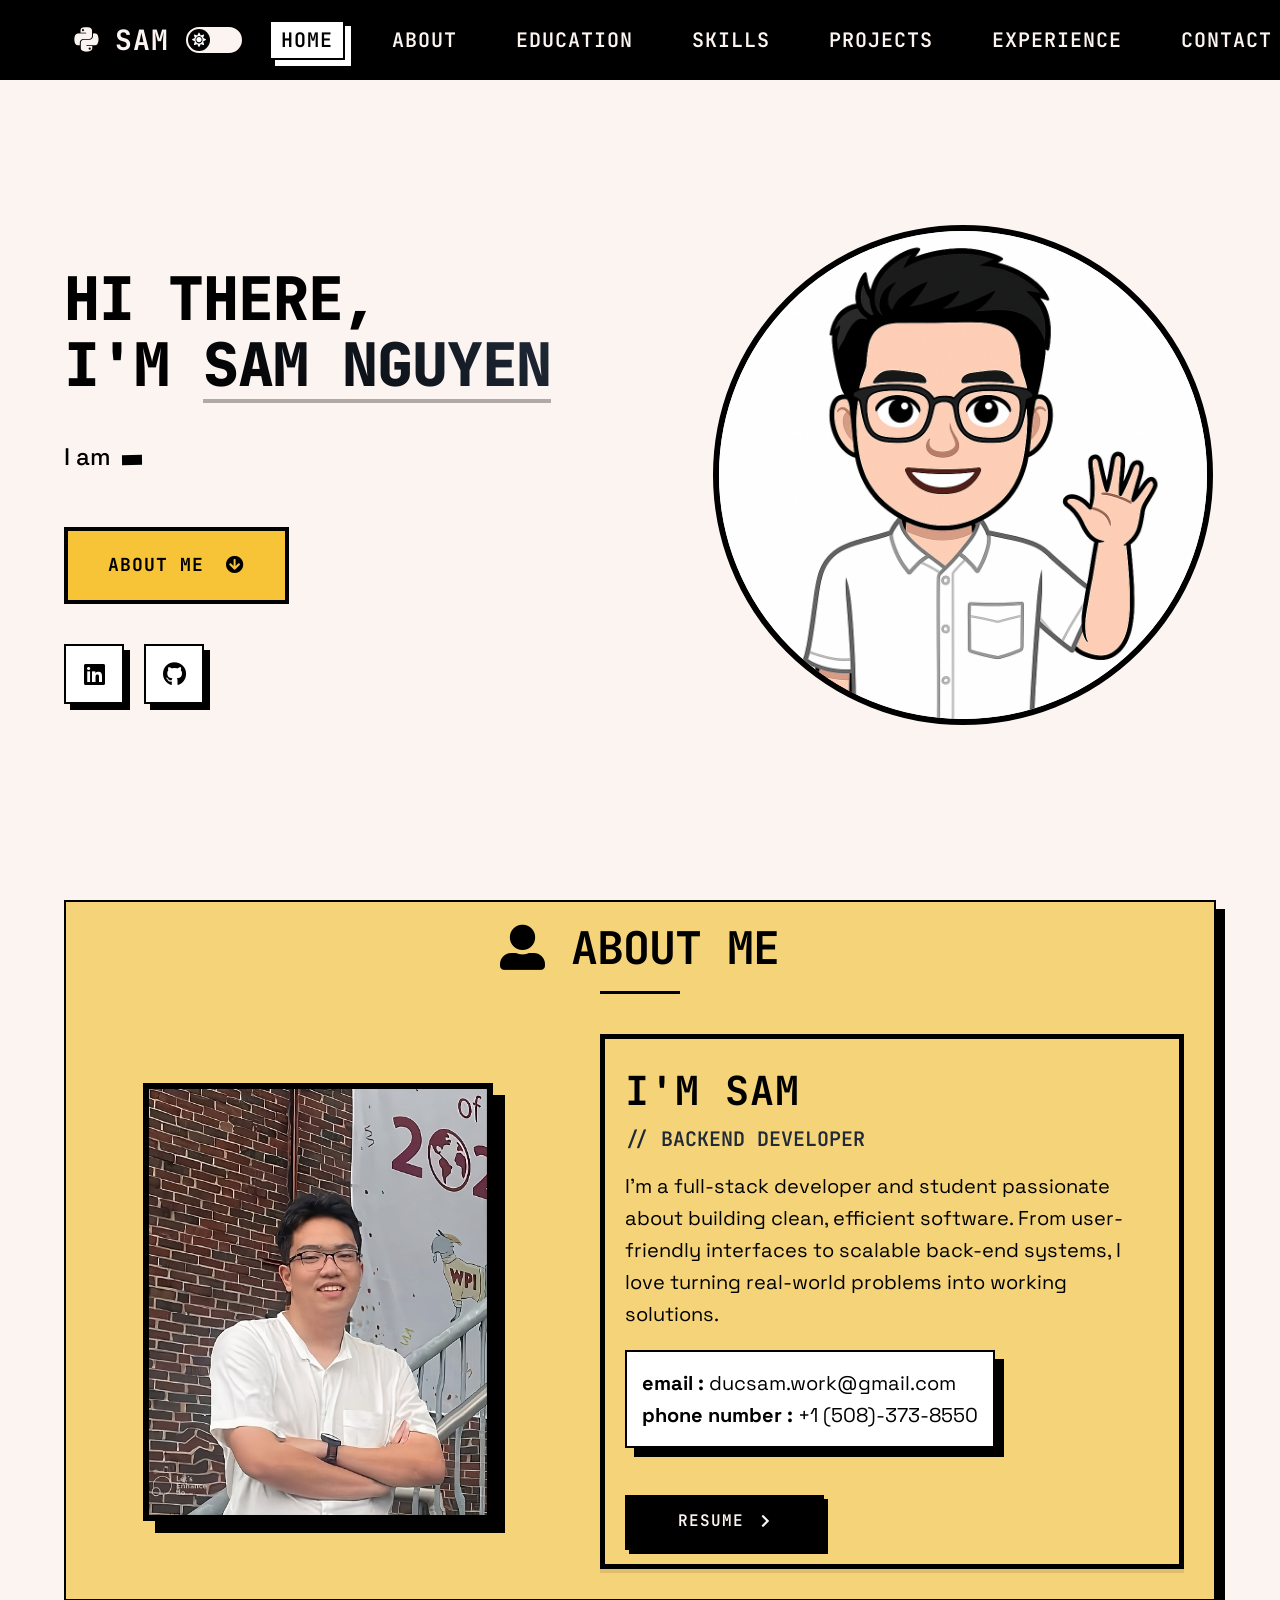
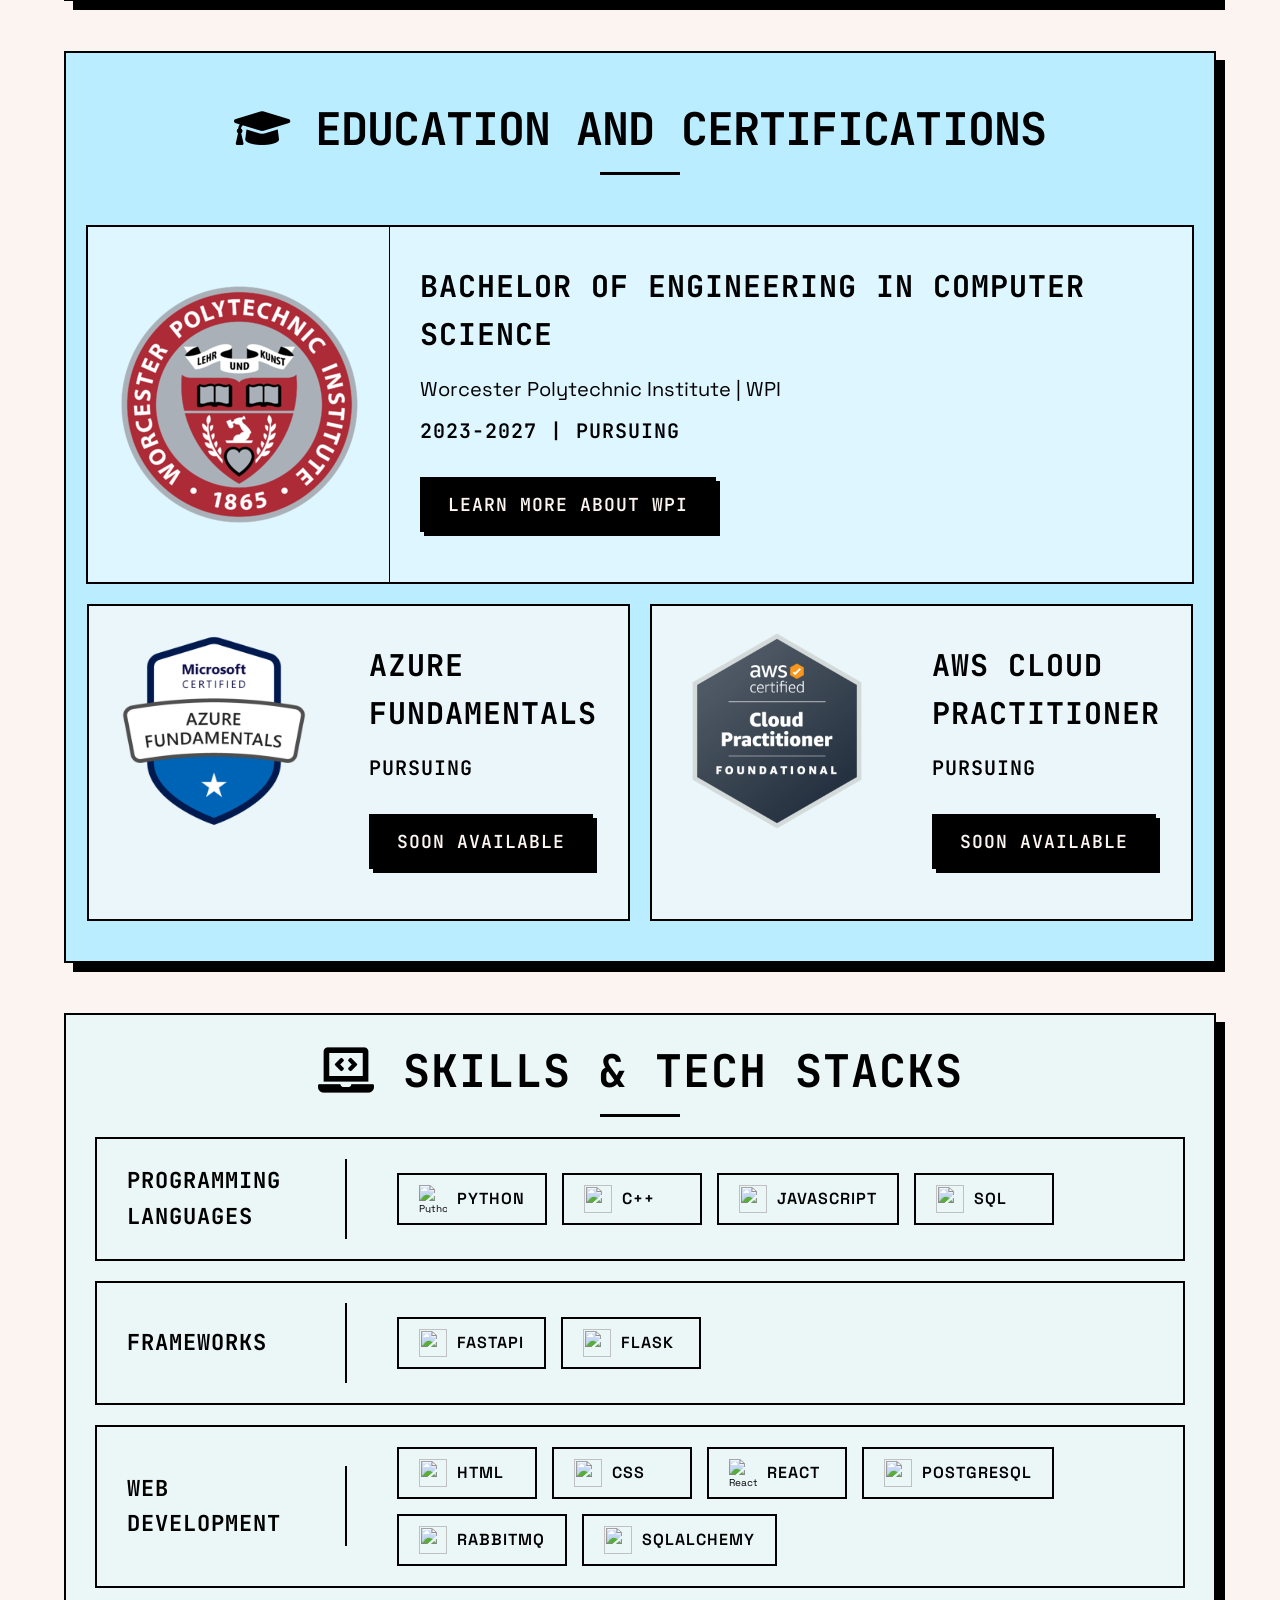
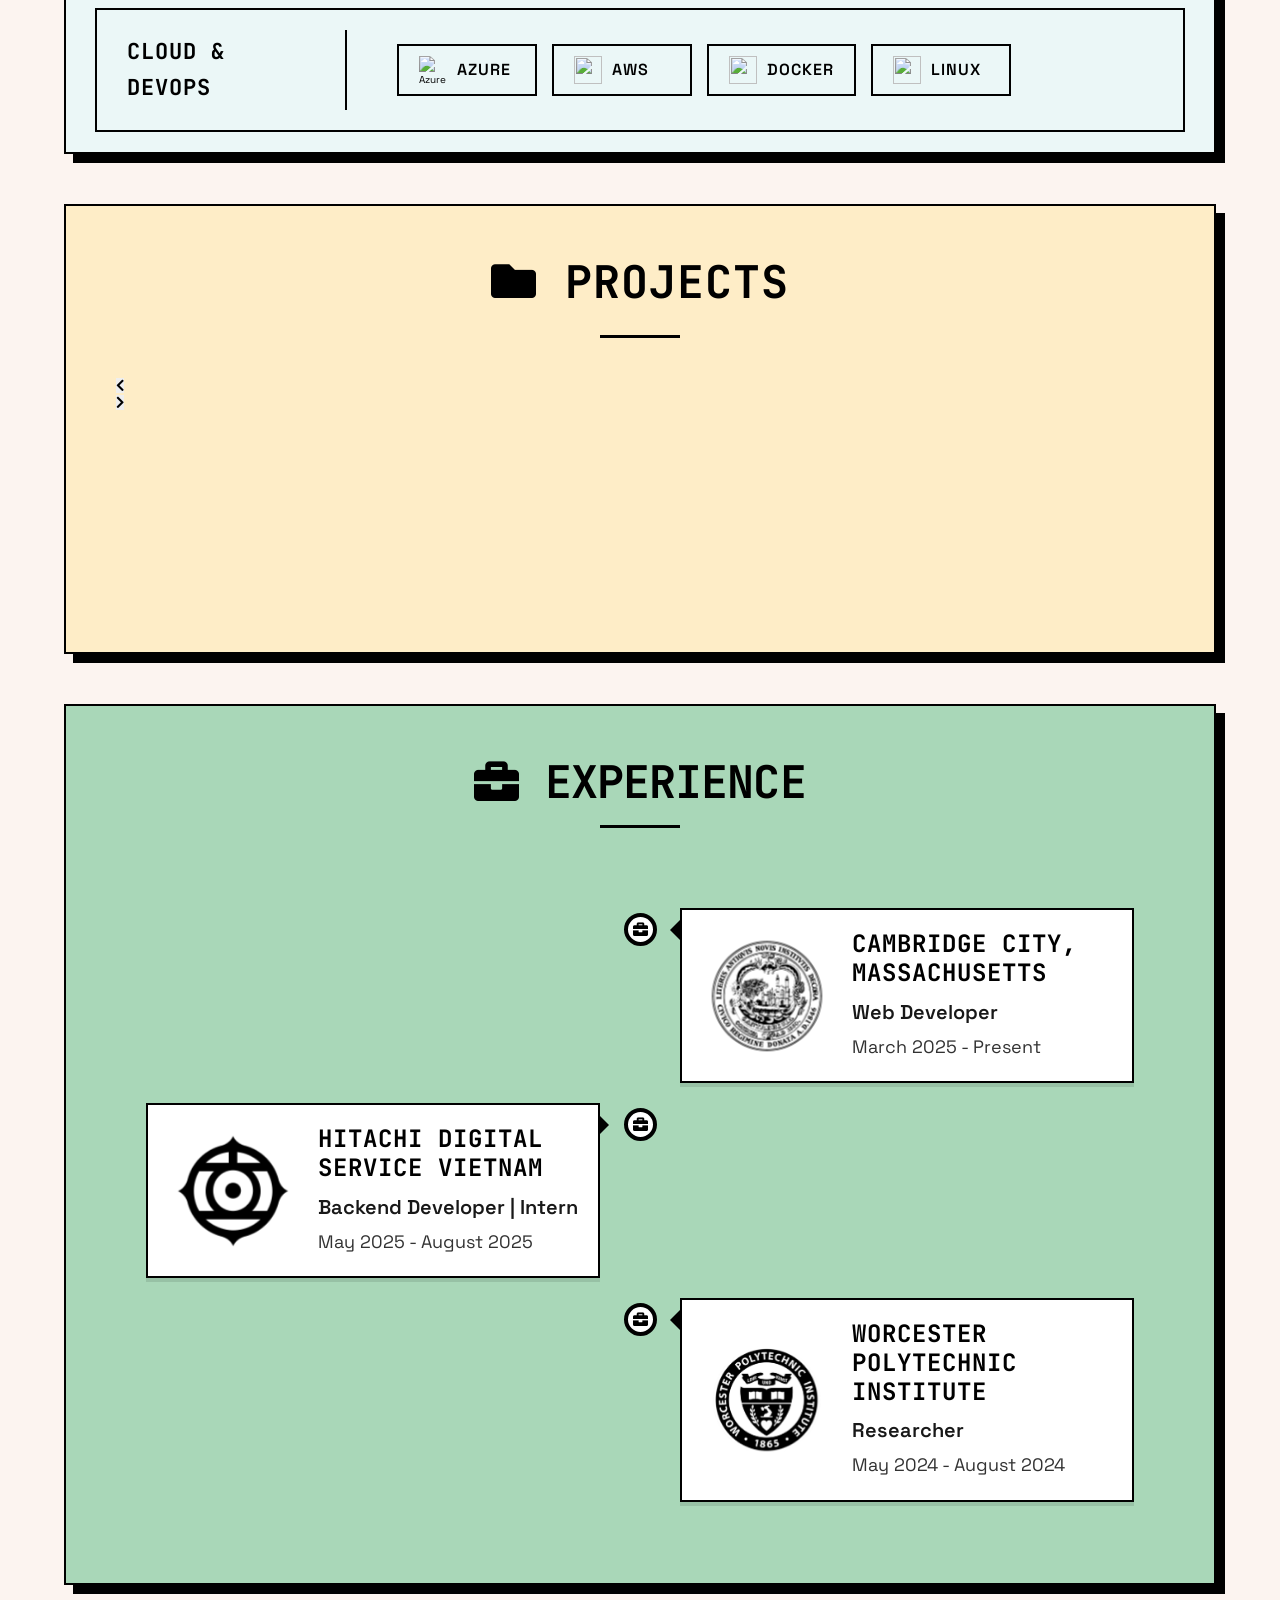
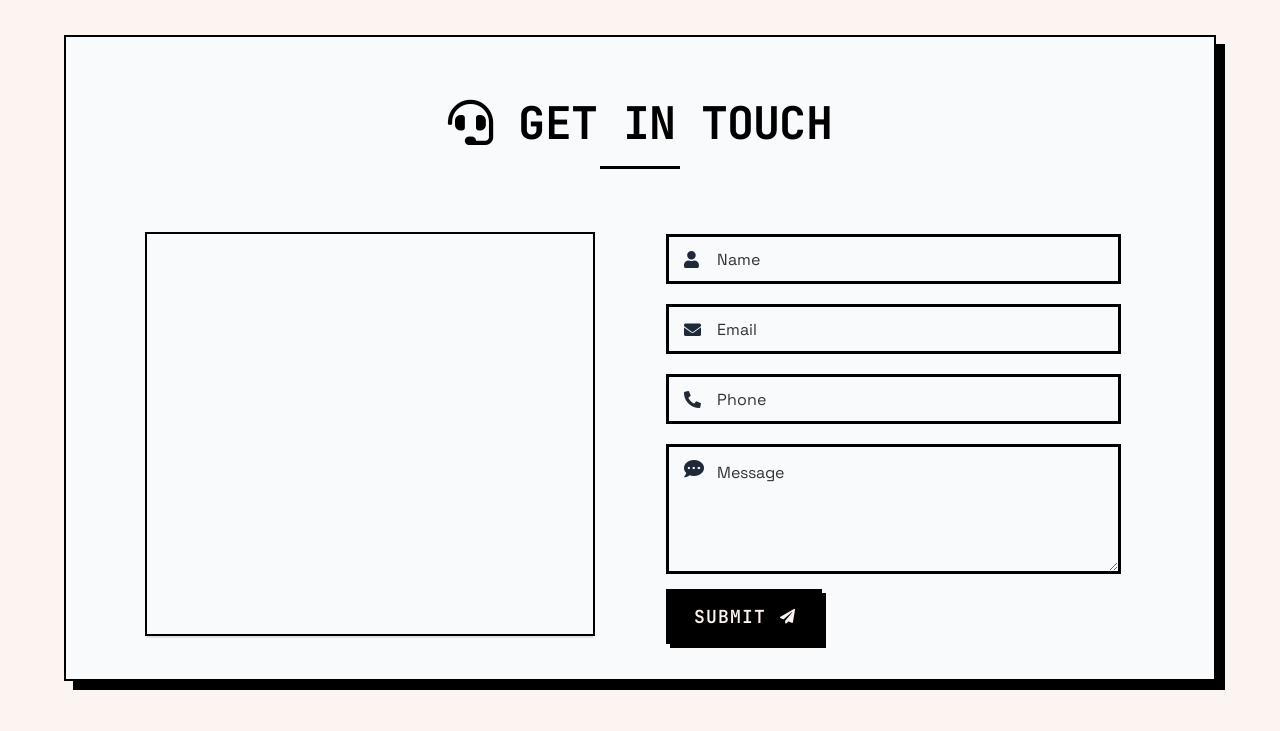
==== commit a53fee99: "Merge branch 'master' of https://github.com/samnguyen3115/samnguyen3115.github.io" ====
--- a/index.html
+++ b/index.html
@@ -443,11 +443,11 @@
           <div class="content">
             <img
               src="./assets/images/logo/CSO.png"
-              alt="Cambridge City Website Design"
+              alt="Cambridge City, Massachusetts"
             />
             <div>
               <div class="tag">
-                <h2>Cambridge City Website Design</h2>
+                <h2>Cambridge City, Massachusetts</h2>
               </div>
               <div class="desc">
                 <h3>Web Developer</h3>
--- a/assets/css/style.css
+++ b/assets/css/style.css
@@ -441,7 +441,7 @@
     height: calc(100vh - 6.5rem);
     text-align: left;
     align-items: flex-start;
-    background-color: var(--bg-secondary);
+    background-color: var(--text-primary);
     border-left: 1px solid var(--border-primary);
     backdrop-filter: blur(10px);
     overflow-y: auto;
@@ -470,7 +470,7 @@
     display: block;
     padding: 1.2rem 1.5rem;
     text-align: left;
-    color: var(--text-primary);
+    color: var(--bg-primary);
     font-size: 1.8rem;
     border-radius: 0.5rem;
     position: relative;
@@ -794,12 +794,8 @@
   left: 100%;
 }
 
-.social-icons a:active,
-.social-icons a:focus,
 .social-icons a:hover {
   color: #ffffff;
-  background: #ff0080;
-  border-color: #ff0080;
   transform: translate(-3px, -3px);
 }
 
--- a/assets/css/education.css
+++ b/assets/css/education.css
@@ -166,6 +166,7 @@
   transition: transform 0.2s cubic-bezier(0.4, 0, 0.2, 1), box-shadow 0.2s ease;
   will-change: transform;
   box-shadow: 4px 4px 0px var(--shadow-primary);
+  margin-bottom: 20px;
 }
 
 .button-certificate button:hover {
--- a/assets/css/experience.css
+++ b/assets/css/experience.css
@@ -495,7 +495,7 @@
   border: 2px solid var(--border-primary);
   padding: 20px;
   background: var(--experience-box-background);
-  box-shadow: var(--shadow-box-medium);
+  box-shadow: 6px 6px 0px var(--text-primary);
 }
 
 .achievement-section h3 {
@@ -511,7 +511,7 @@
 }
 
 .achievement-item {
-  background: none;
+  background: var(--bg-primary);
   border: 2px solid var(--border-primary);
   padding: 18px;
   margin-bottom: 15px;
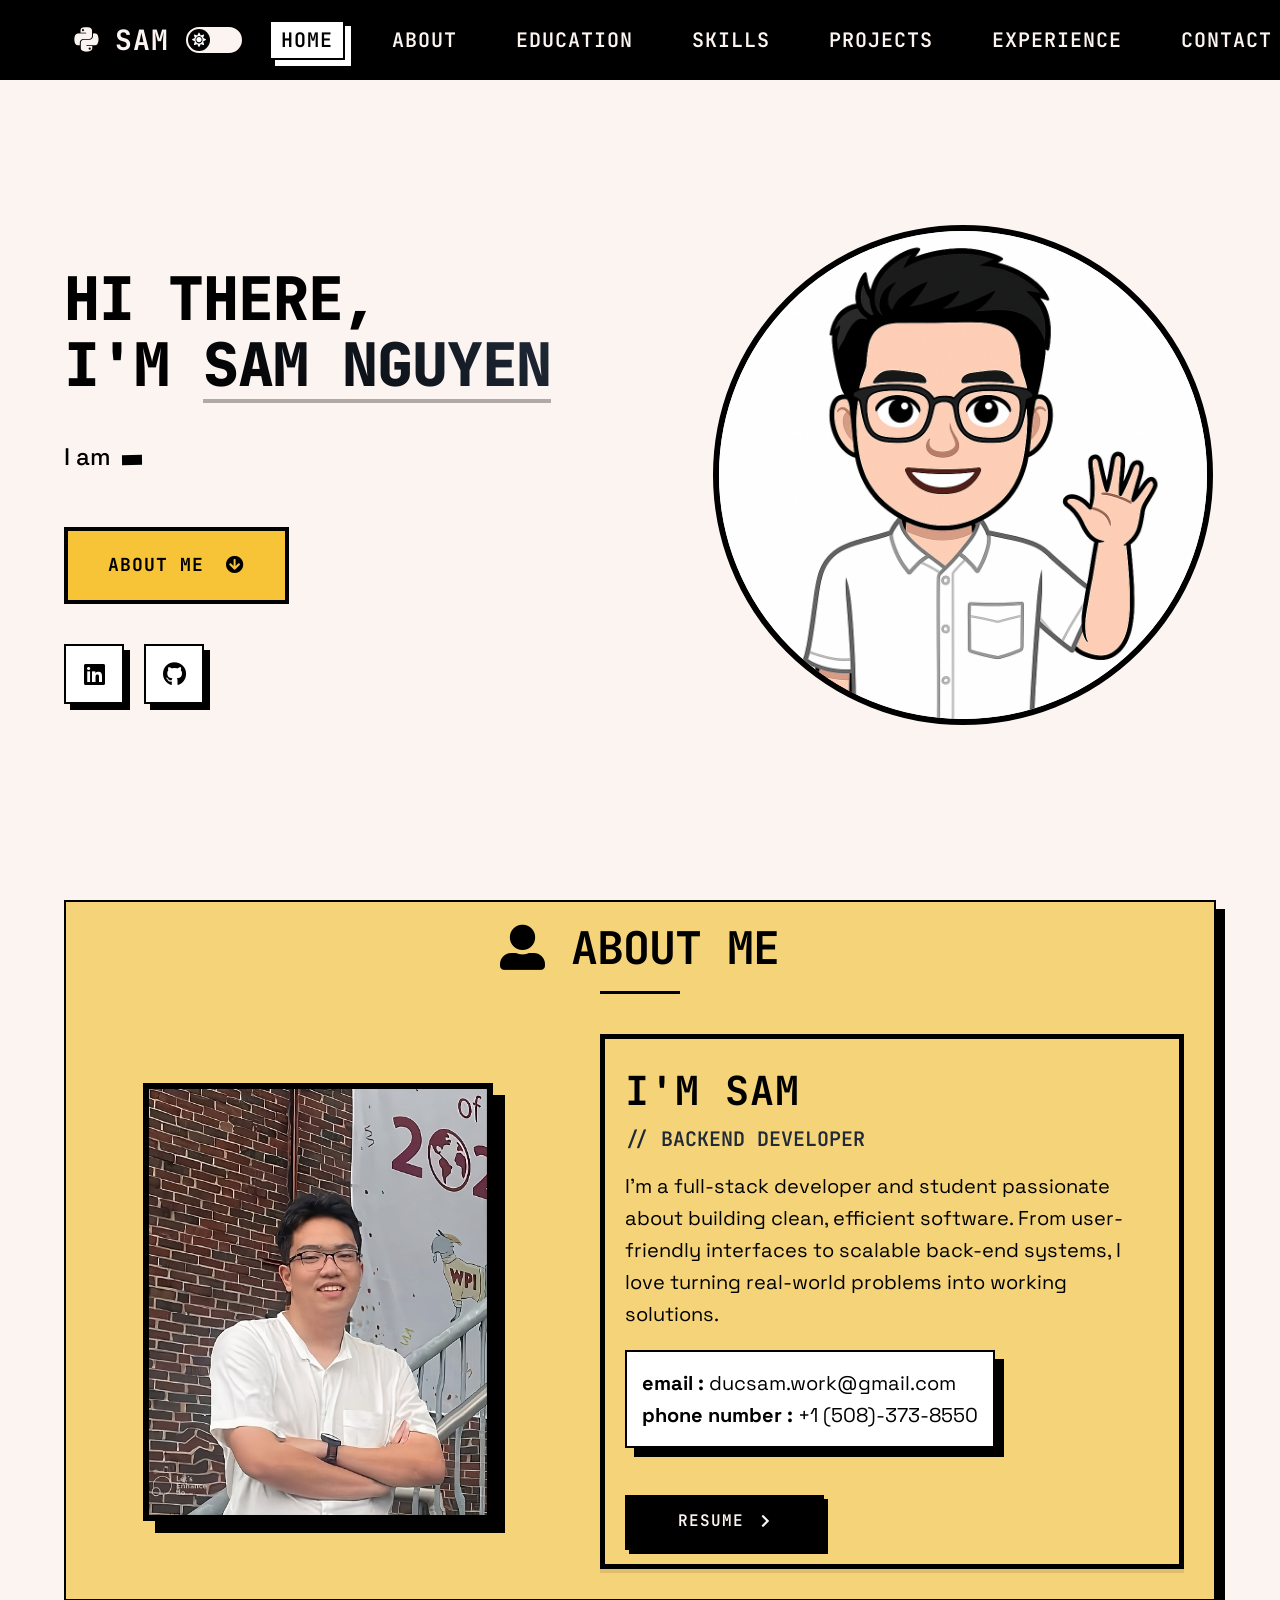
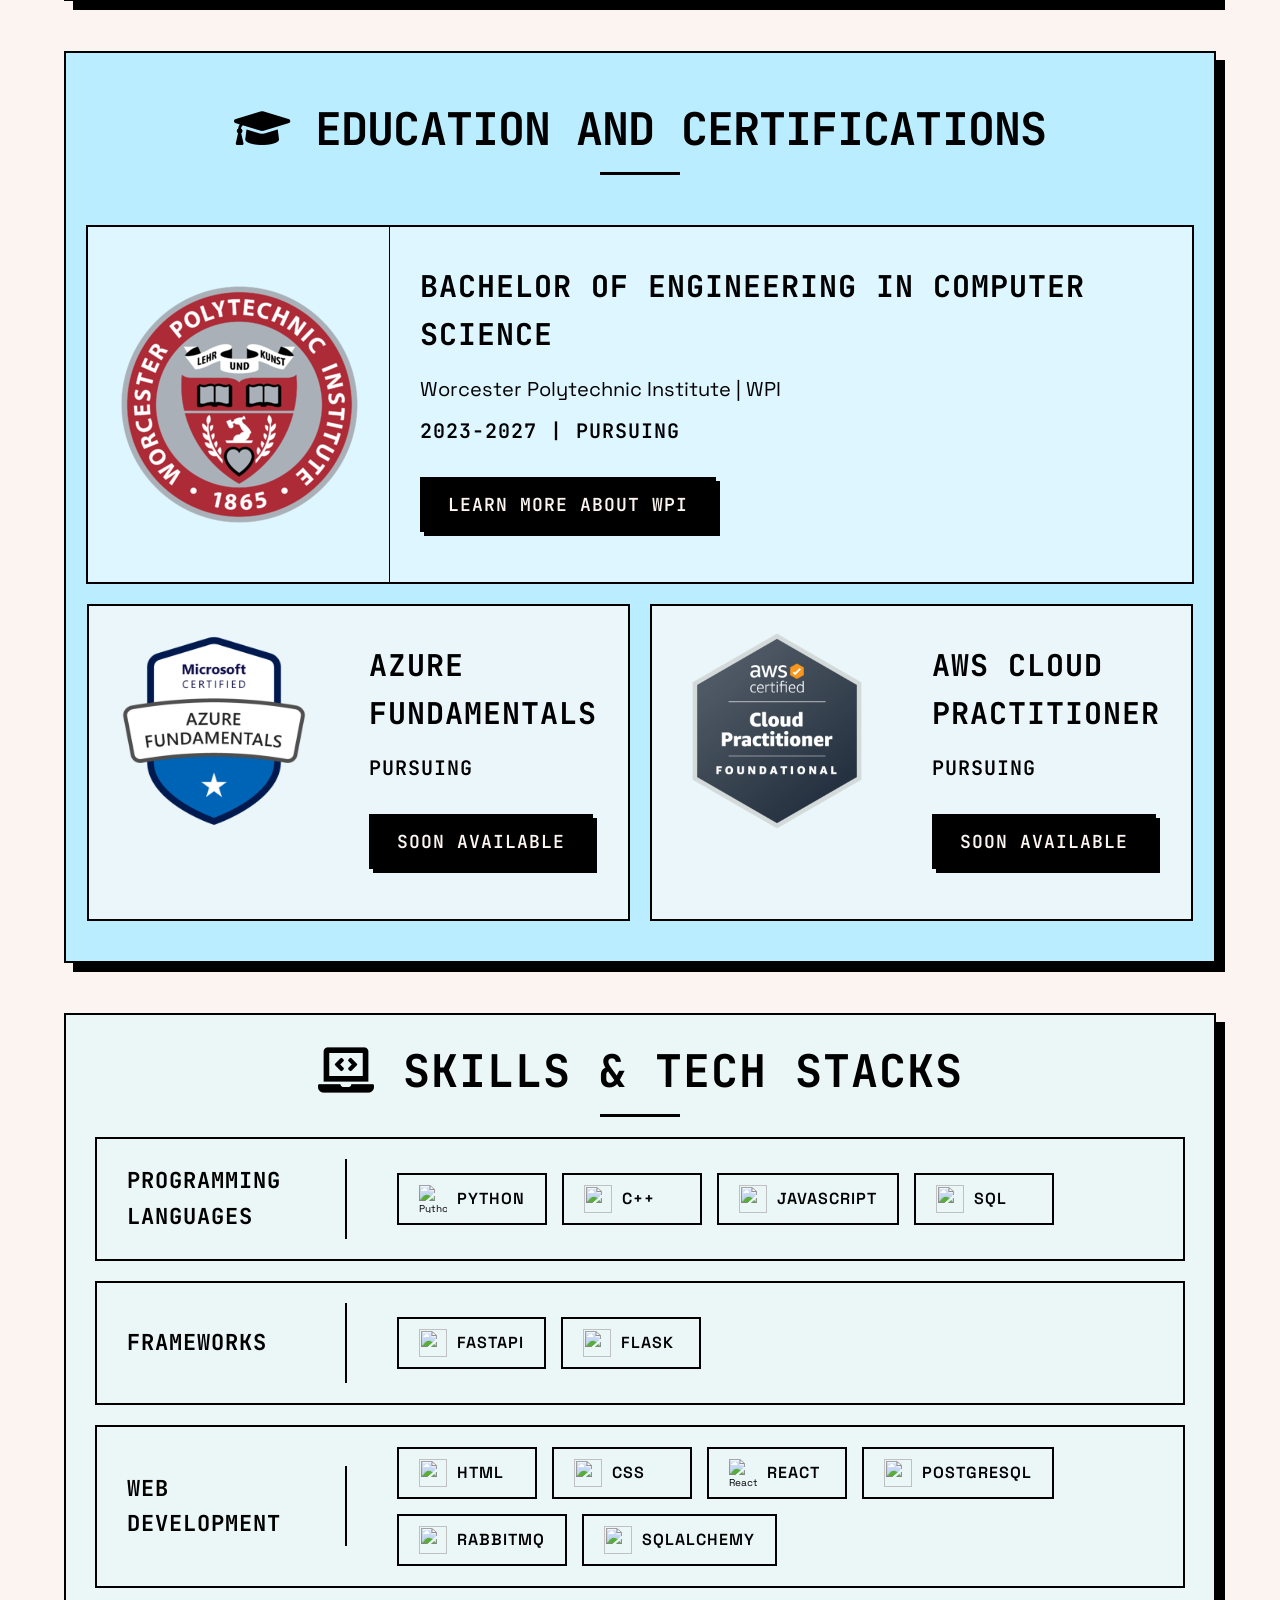
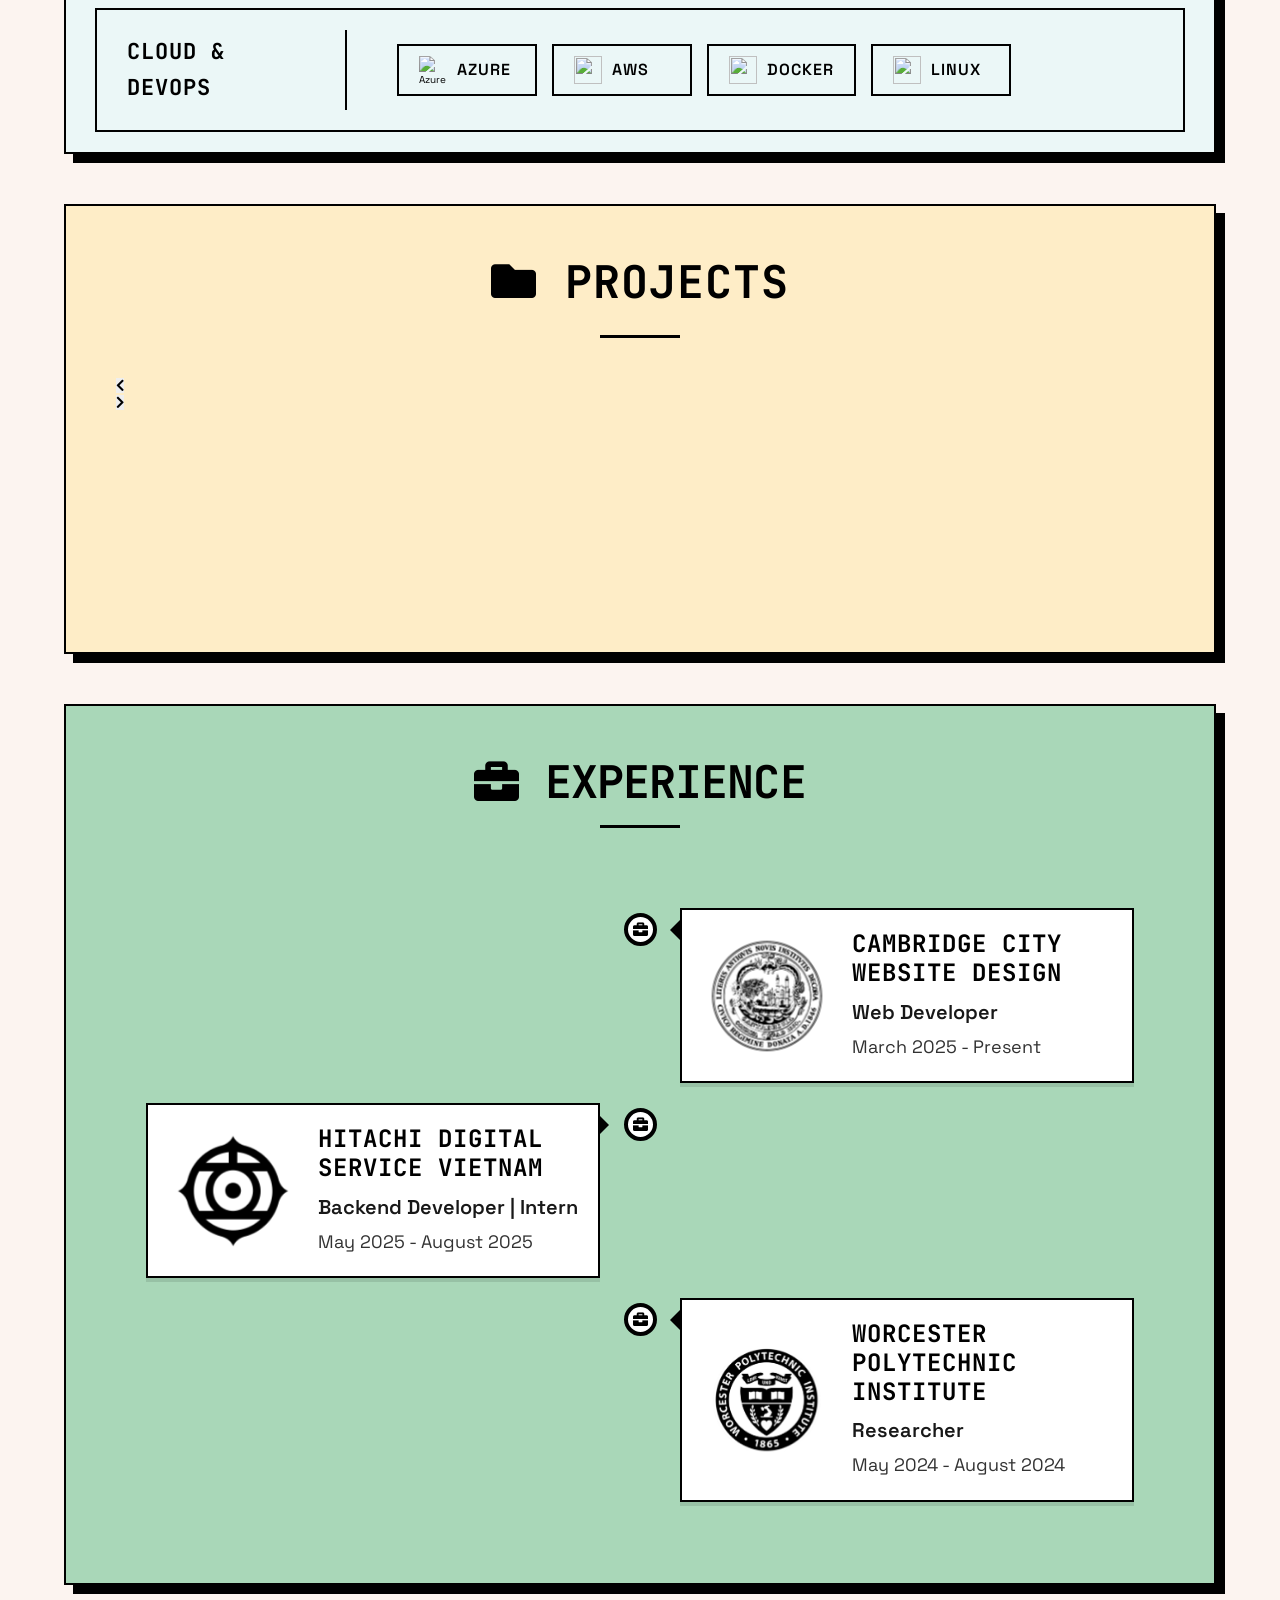
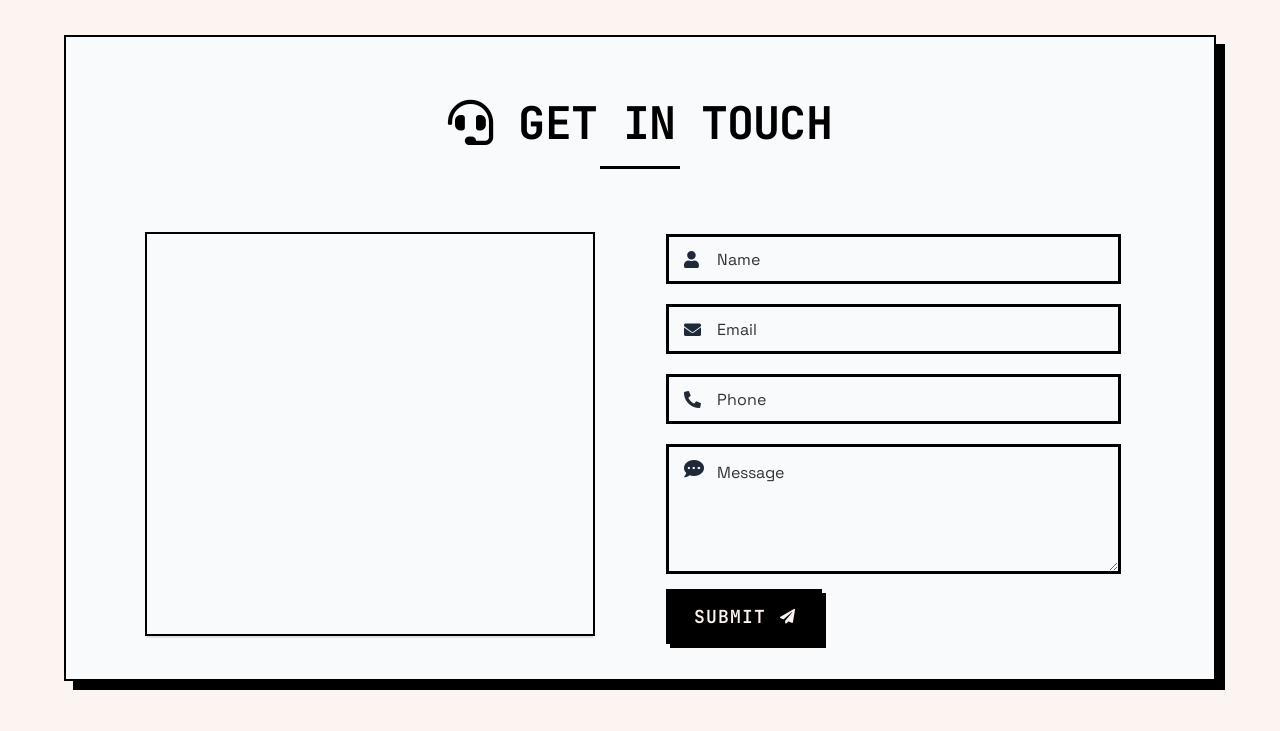
==== commit 65876db9: "Add tracking" ====
--- a/index.html
+++ b/index.html
@@ -249,9 +249,9 @@
             <h3>Azure Fundamentals</h3>
             <h4>Pursuing</h4>
             <!-- <a href="" style="text-decoration: none; color: inherit"> -->
-              <div class="button-certificate">
-                <button type="button">Soon available</button>
-              </div>
+            <div class="button-certificate">
+              <button type="button">Soon available</button>
+            </div>
             <!-- </a> -->
           </div>
         </div>
@@ -268,9 +268,9 @@
             <h3>AWS Cloud Practitioner</h3>
             <h4>Pursuing</h4>
             <!-- <a href="" style="text-decoration: none; color: inherit"> -->
-              <div class="button-certificate">
-                <button type="button">Soon available</button>
-              </div>
+            <div class="button-certificate">
+              <button type="button">Soon available</button>
+            </div>
             <!-- </a> -->
           </div>
         </div>
@@ -443,11 +443,11 @@
           <div class="content">
             <img
               src="./assets/images/logo/CSO.png"
-              alt="Cambridge City, Massachusetts"
+              alt="Cambridge City Website Design"
             />
             <div>
               <div class="tag">
-                <h2>Cambridge City, Massachusetts</h2>
+                <h2>Cambridge City Website Design</h2>
               </div>
               <div class="desc">
                 <h3>Web Developer</h3>
@@ -613,3 +613,17 @@
     <script src="./assets/js/script.js"></script>
   </body>
 </html>
+<!-- Google tag (gtag.js) -->
+<script
+  async
+  src="https://www.googletagmanager.com/gtag/js?id=G-JHJ6CFJVCC"
+></script>
+<script>
+  window.dataLayer = window.dataLayer || [];
+  function gtag() {
+    dataLayer.push(arguments);
+  }
+  gtag("js", new Date());
+
+  gtag("config", "G-JHJ6CFJVCC");
+</script>
--- a/assets/css/education.css
+++ b/assets/css/education.css
@@ -18,23 +18,6 @@
   box-shadow: 9px 9px 0px var(--border-primary);
 }
 
-.education .qoute {
-  font-size: 2.4rem;
-  text-align: center;
-  font-family: "JetBrains Mono", monospace;
-  font-weight: 700;
-  margin-top: 0.5rem;
-  text-transform: uppercase;
-  letter-spacing: 1px;
-}
-
-.education .qoute::before {
-  content: "// ";
-}
-
-.education .qoute::after {
-  content: " //";
-}
 
 .education .heading .h1 {
   color: var(--accent-primary) !important;
@@ -234,7 +217,6 @@
 }
 /* education media queries ends*/
 
-/* Neobrutalism Animations */
 @keyframes borderGlow {
   0% {
     background-position: 0% 50%;
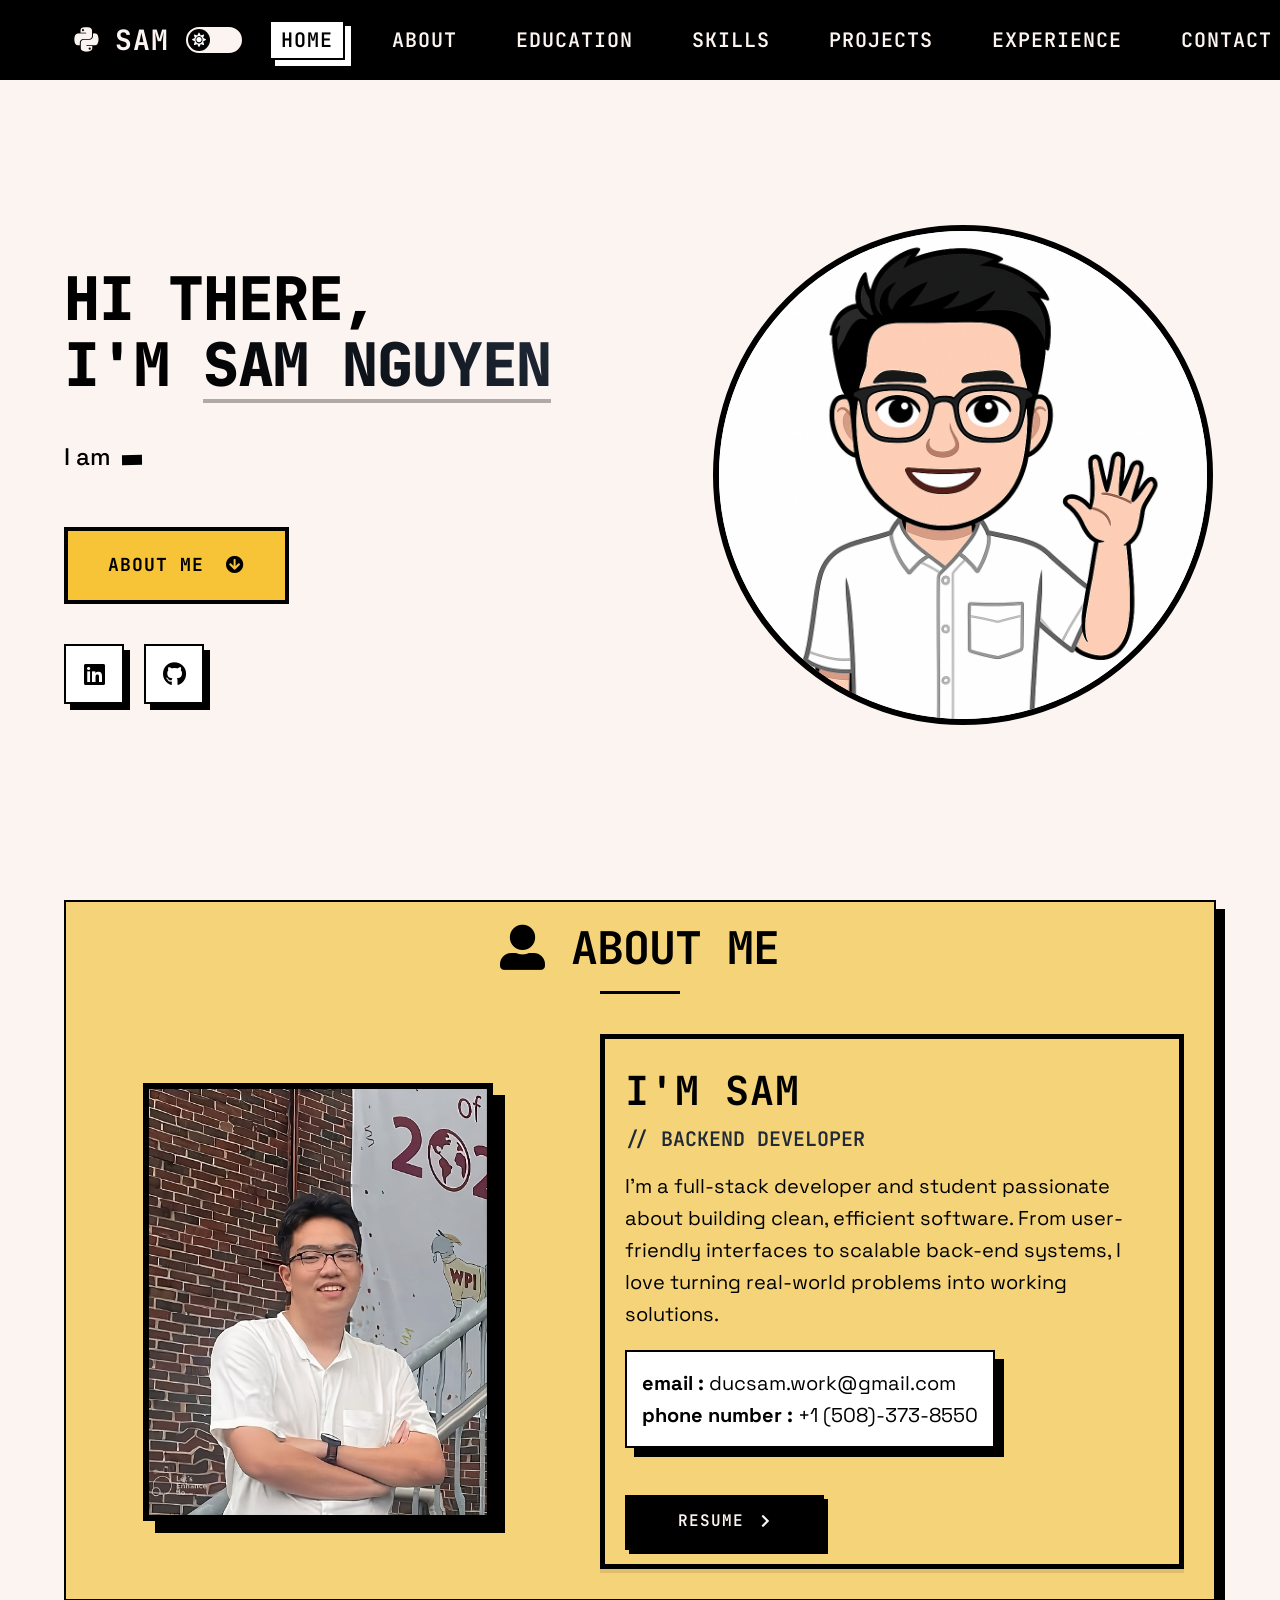
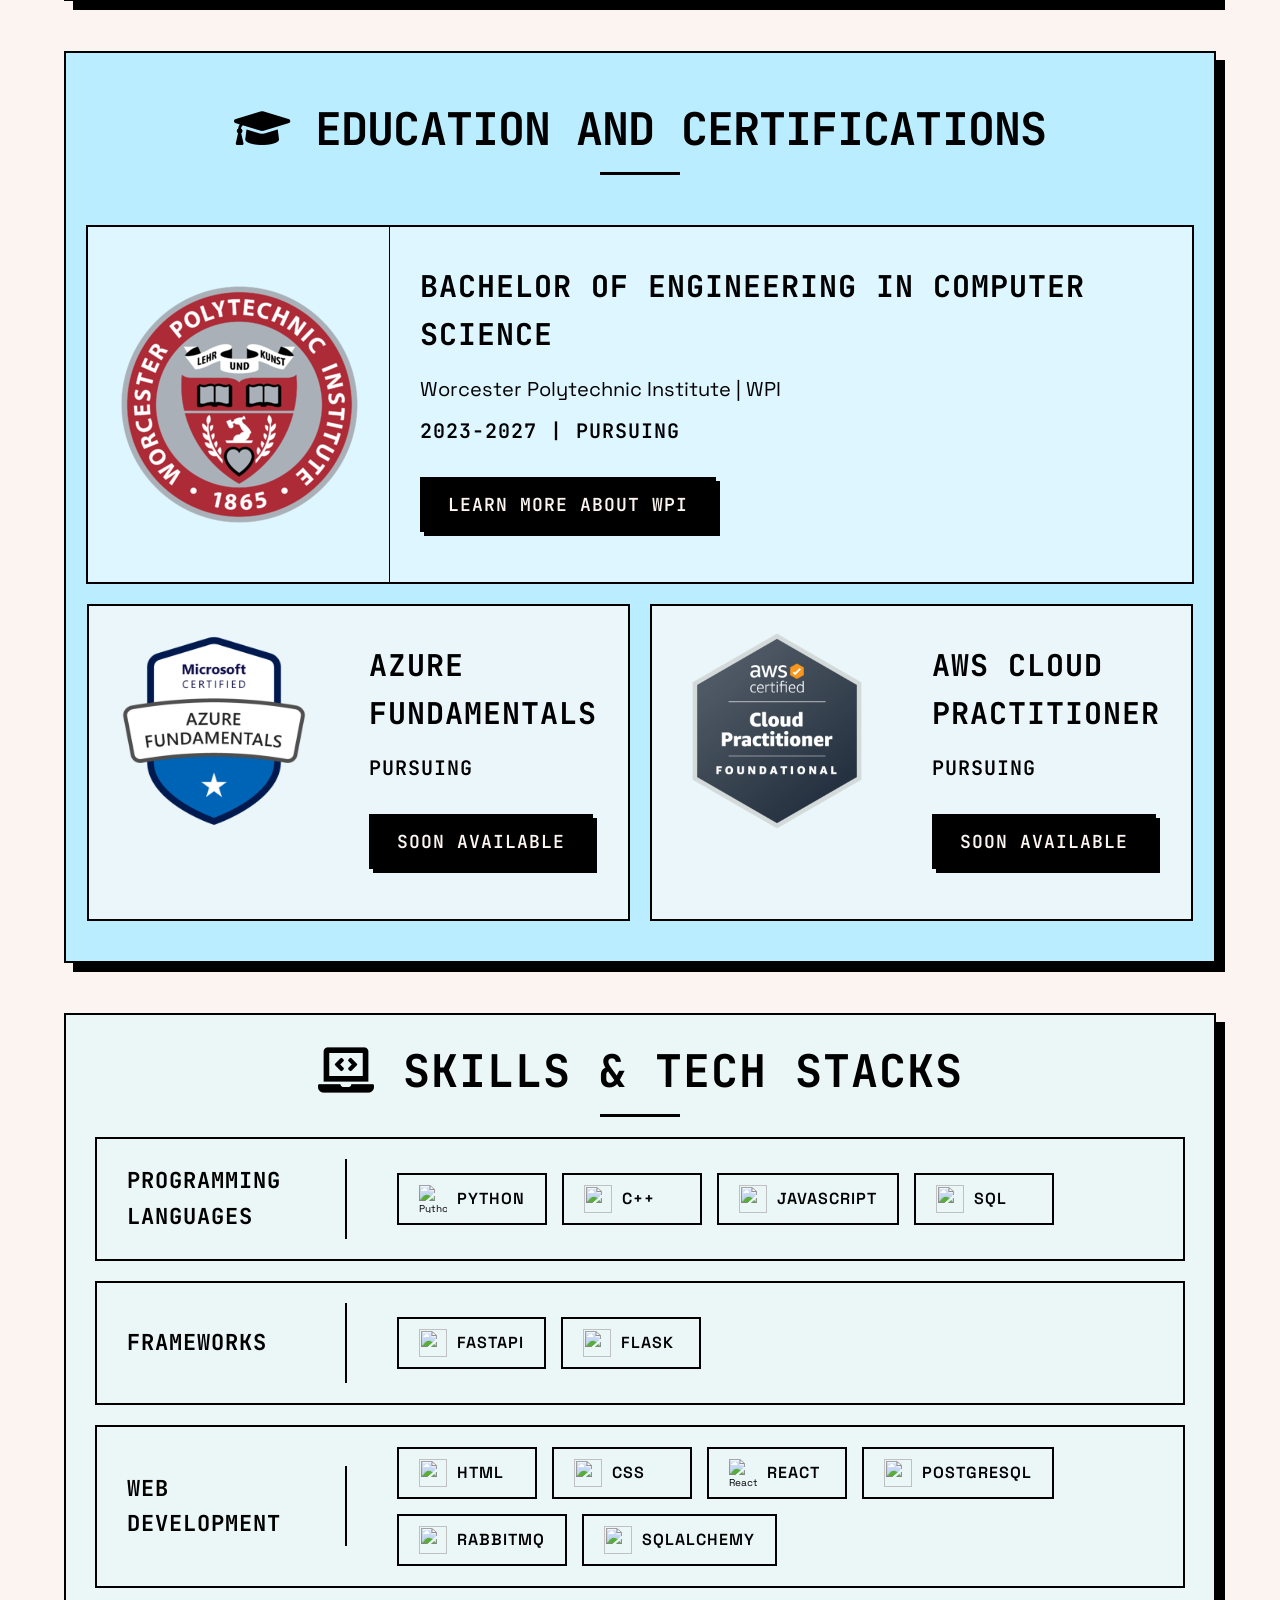
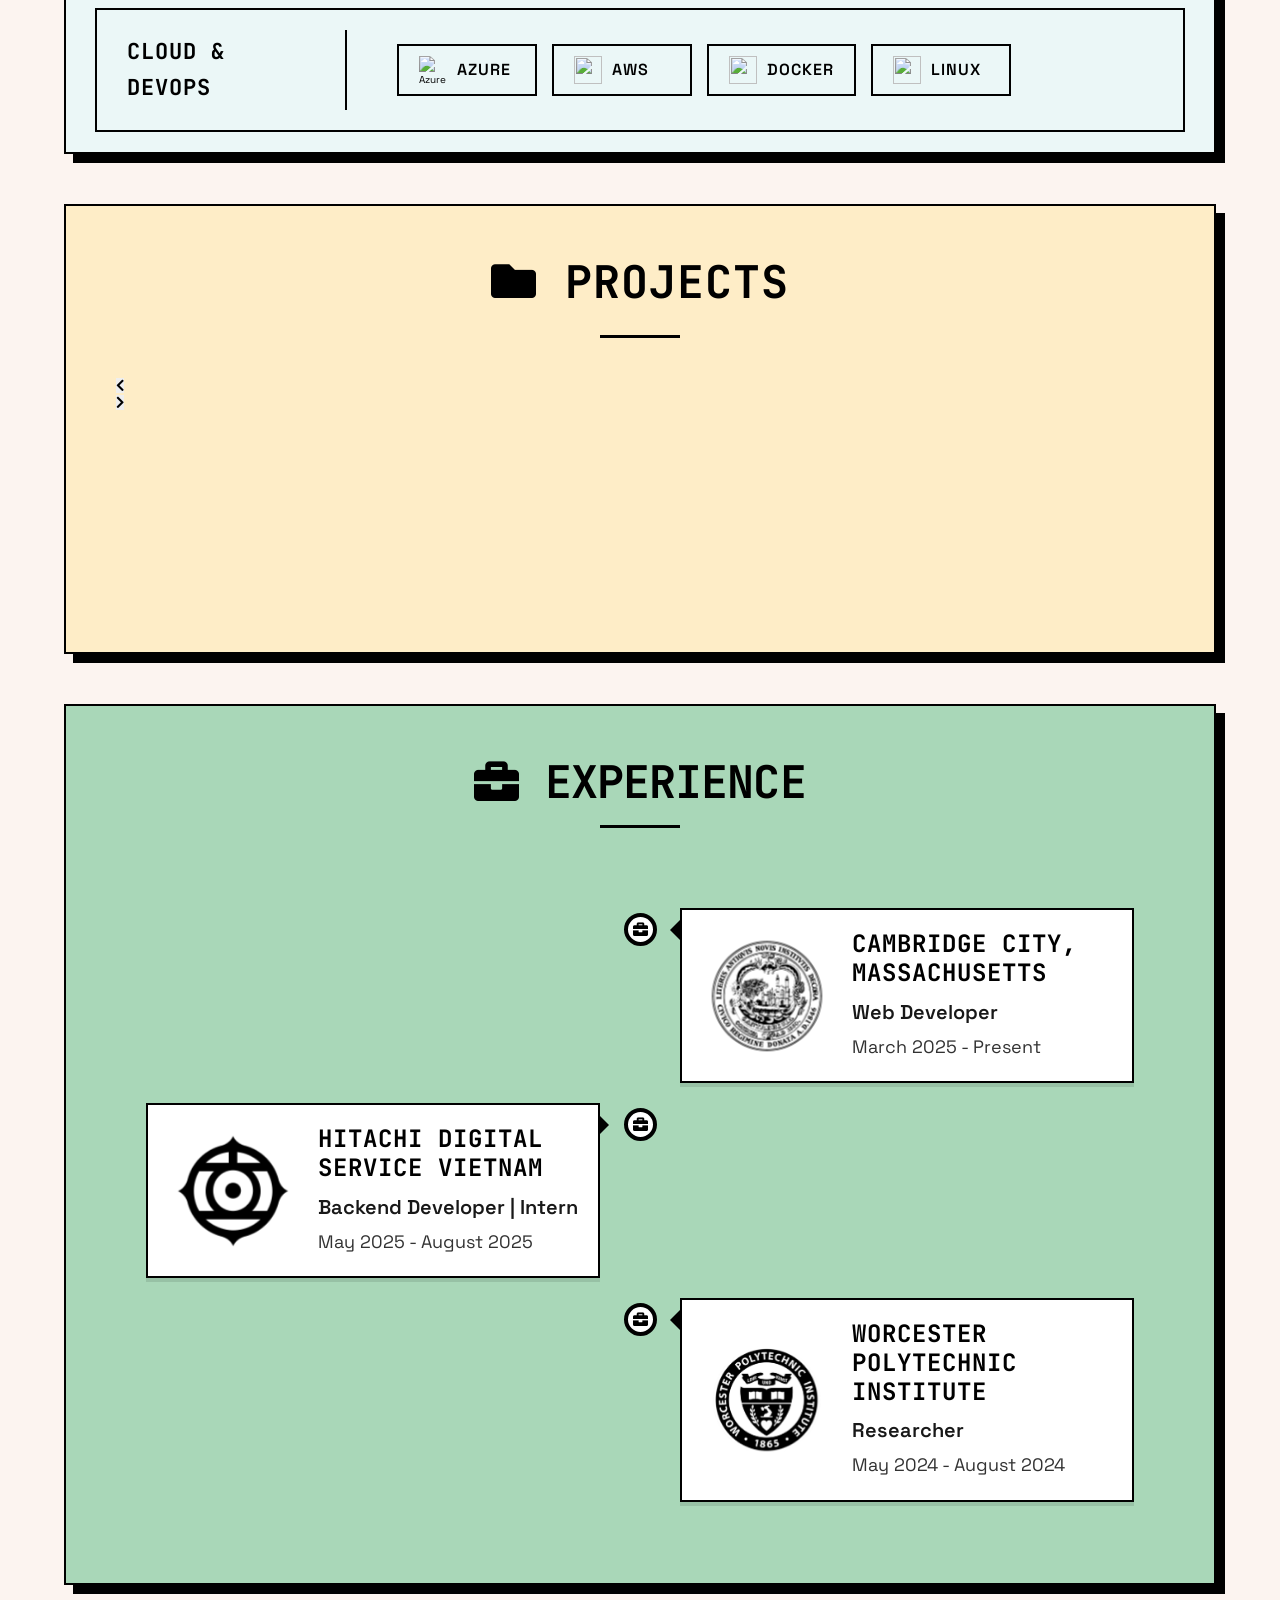
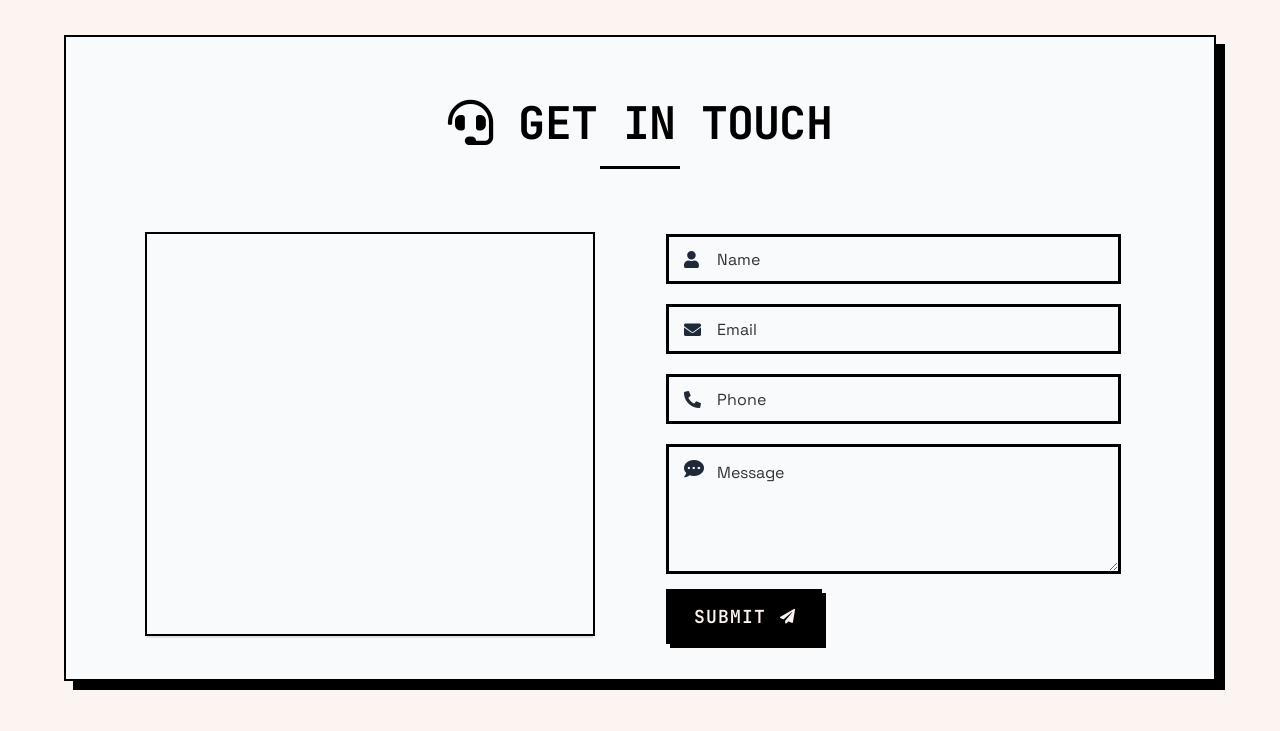
==== commit c23002ed: "Merge branch 'master' of https://github.com/samnguyen3115/samnguyen3115.github.io" ====
--- a/index.html
+++ b/index.html
@@ -443,11 +443,11 @@
           <div class="content">
             <img
               src="./assets/images/logo/CSO.png"
-              alt="Cambridge City Website Design"
+              alt="Cambridge City, Massachusetts"
             />
             <div>
               <div class="tag">
-                <h2>Cambridge City Website Design</h2>
+                <h2>Cambridge City, Massachusetts</h2>
               </div>
               <div class="desc">
                 <h3>Web Developer</h3>
@@ -555,7 +555,6 @@
     ></a>
     <!-- scroll back to top -->
 
-    <!-- ==== ALL MAJOR JAVASCRIPT CDNS STARTS ==== -->
     <!-- GSAP for animations -->
     <script src="https://cdnjs.cloudflare.com/ajax/libs/gsap/3.12.2/gsap.min.js"></script>
     <script src="https://cdnjs.cloudflare.com/ajax/libs/gsap/3.12.2/ScrollTrigger.min.js"></script>
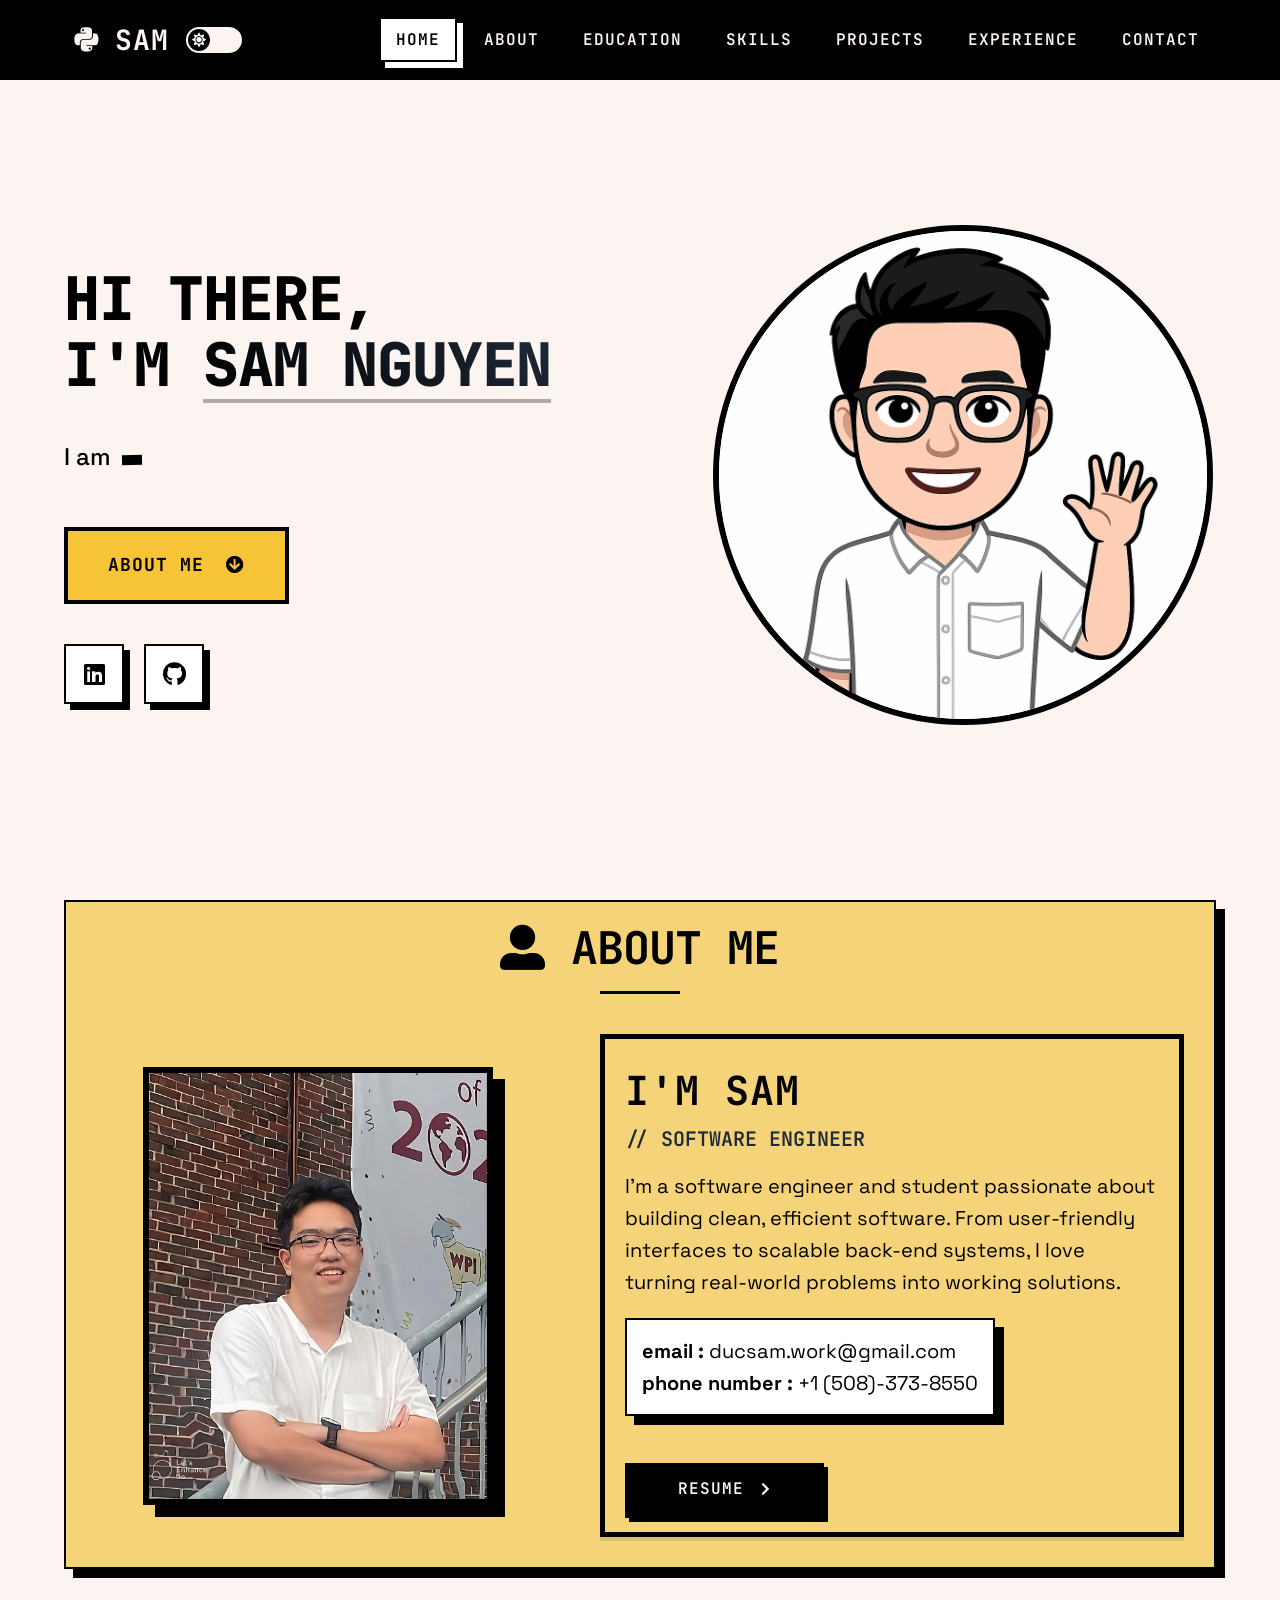
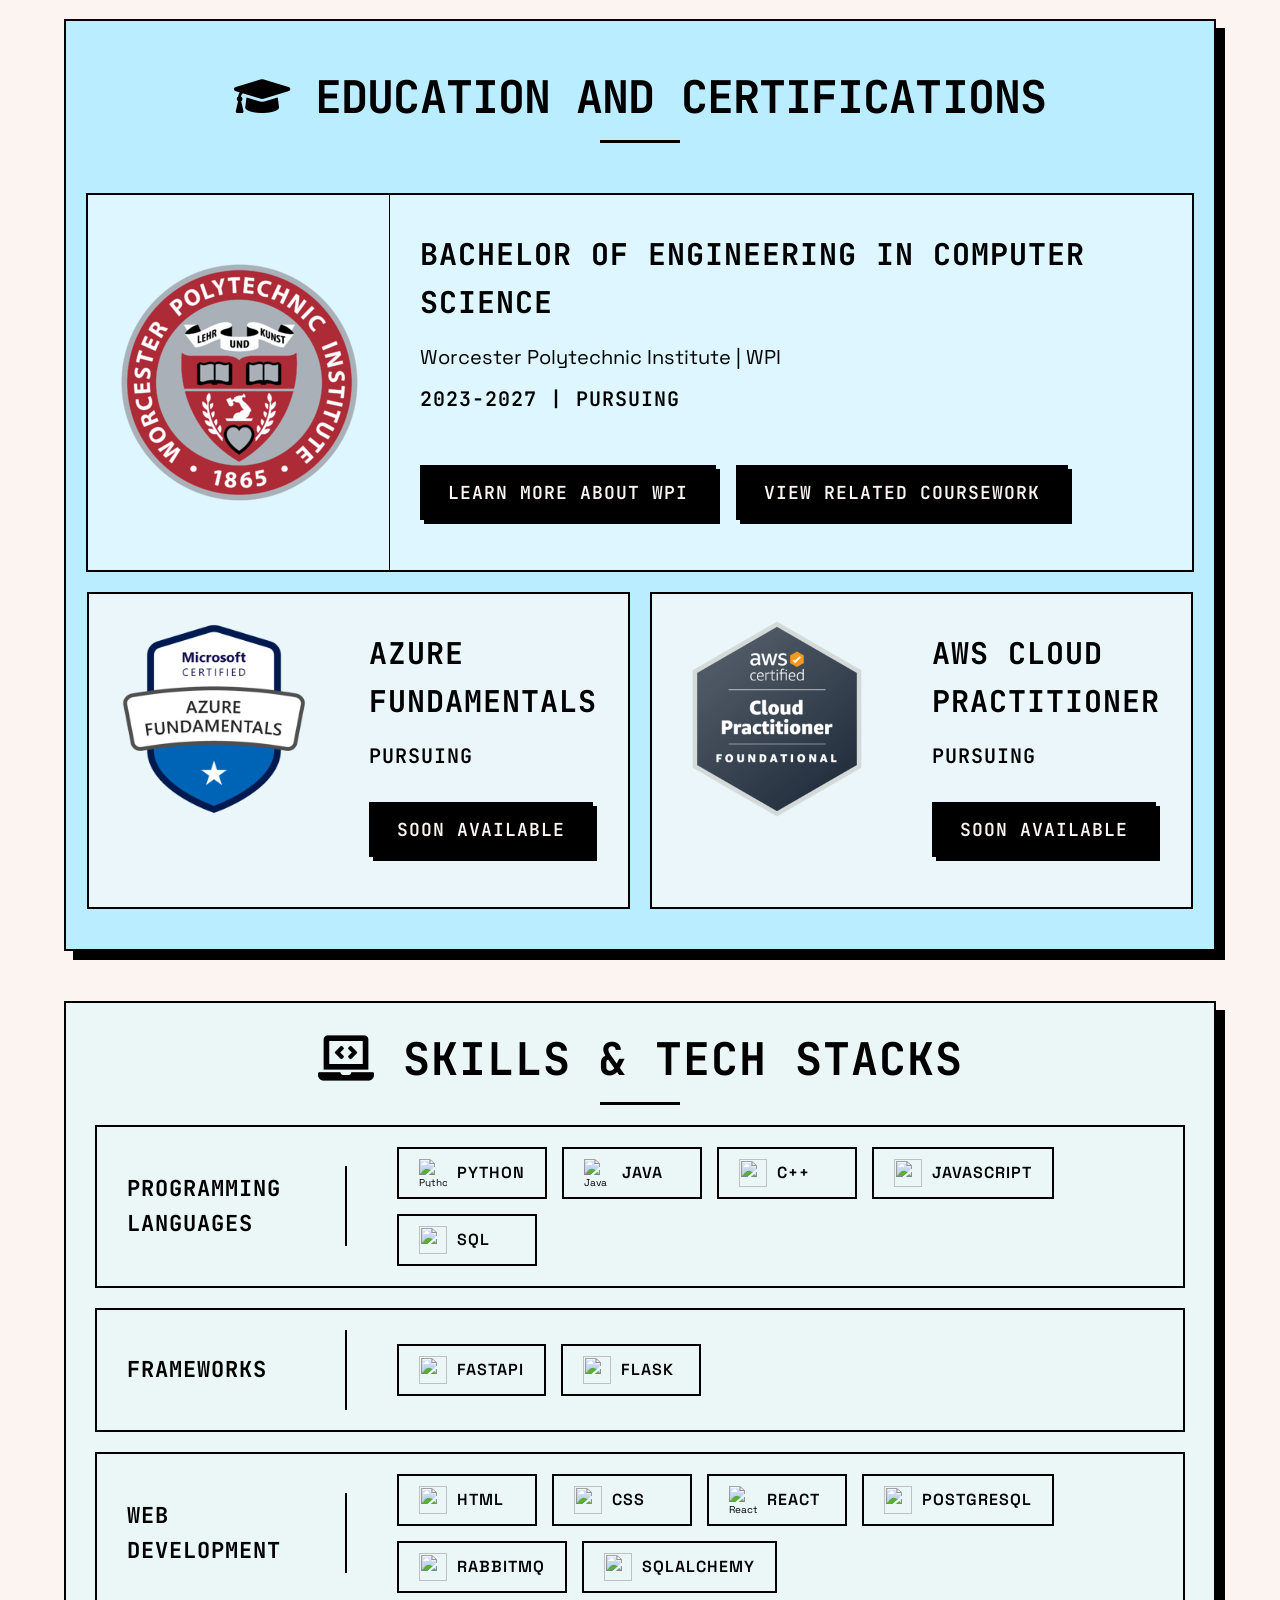
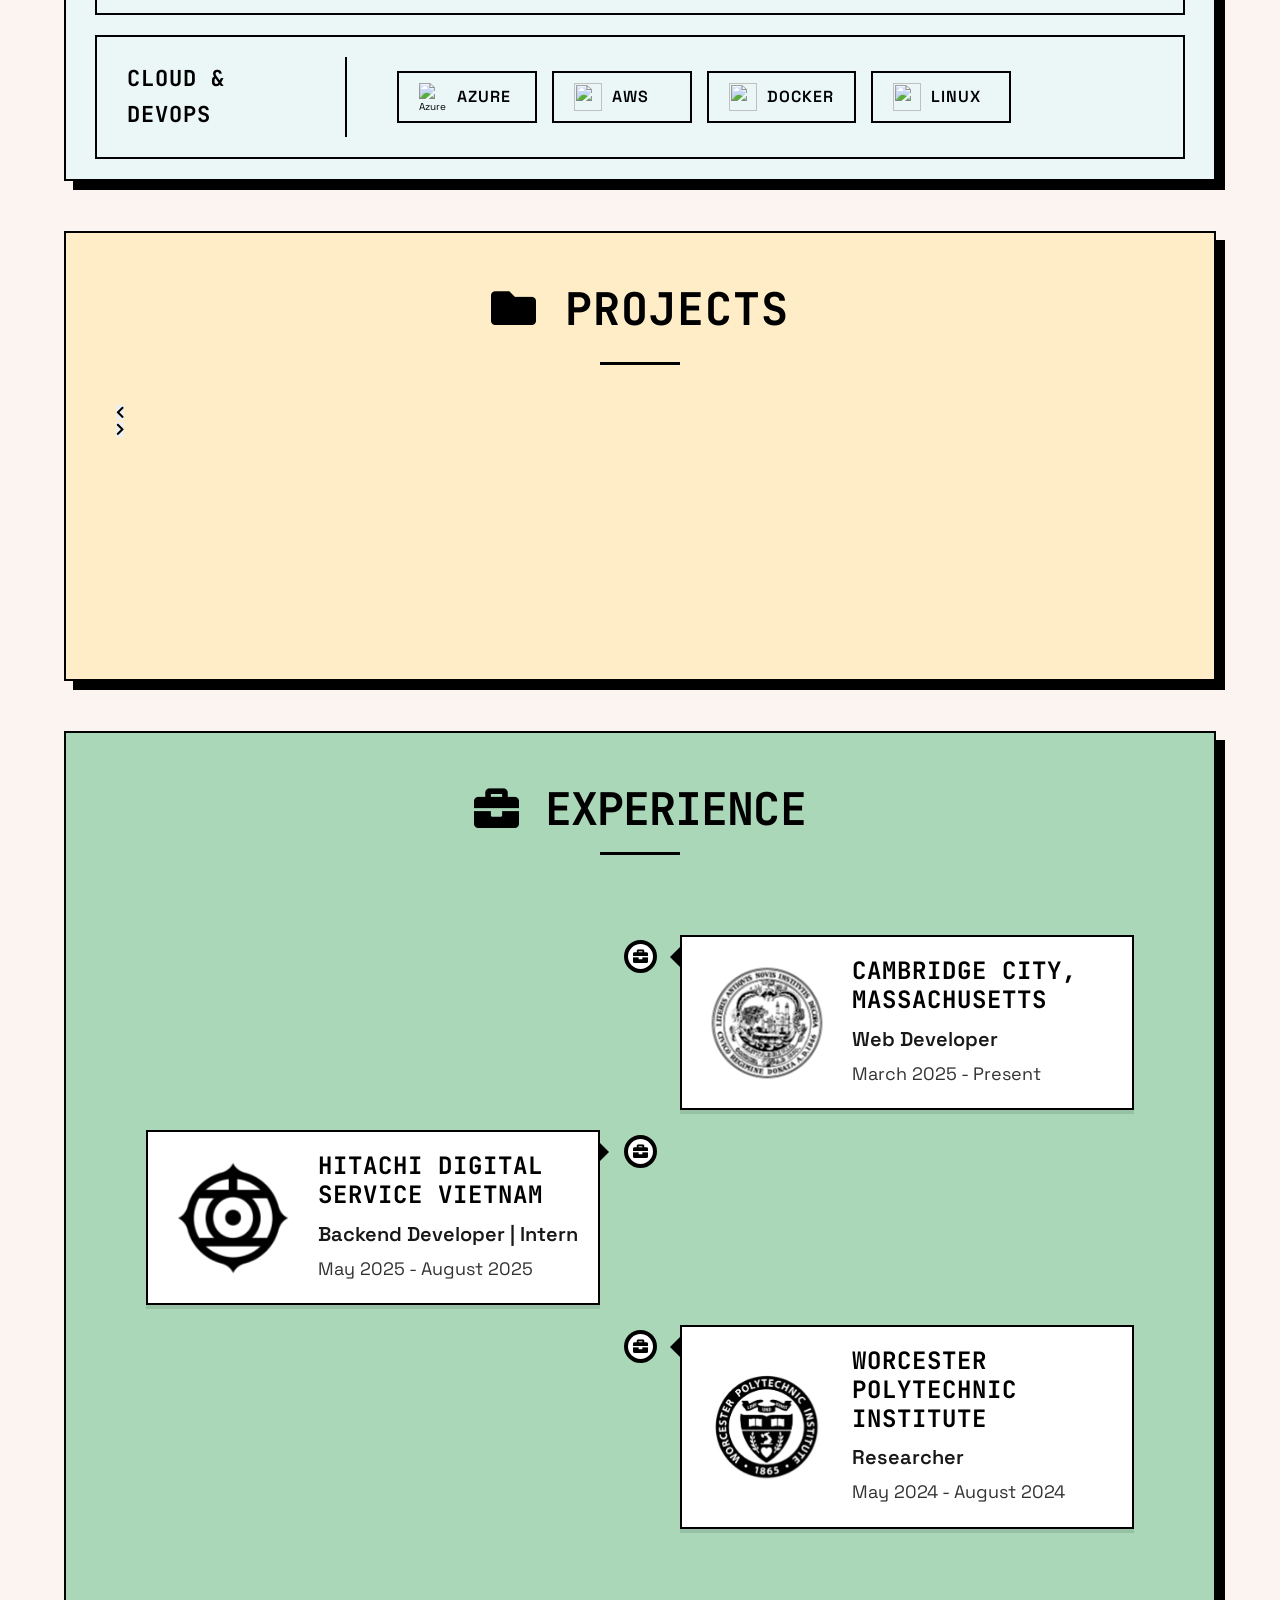
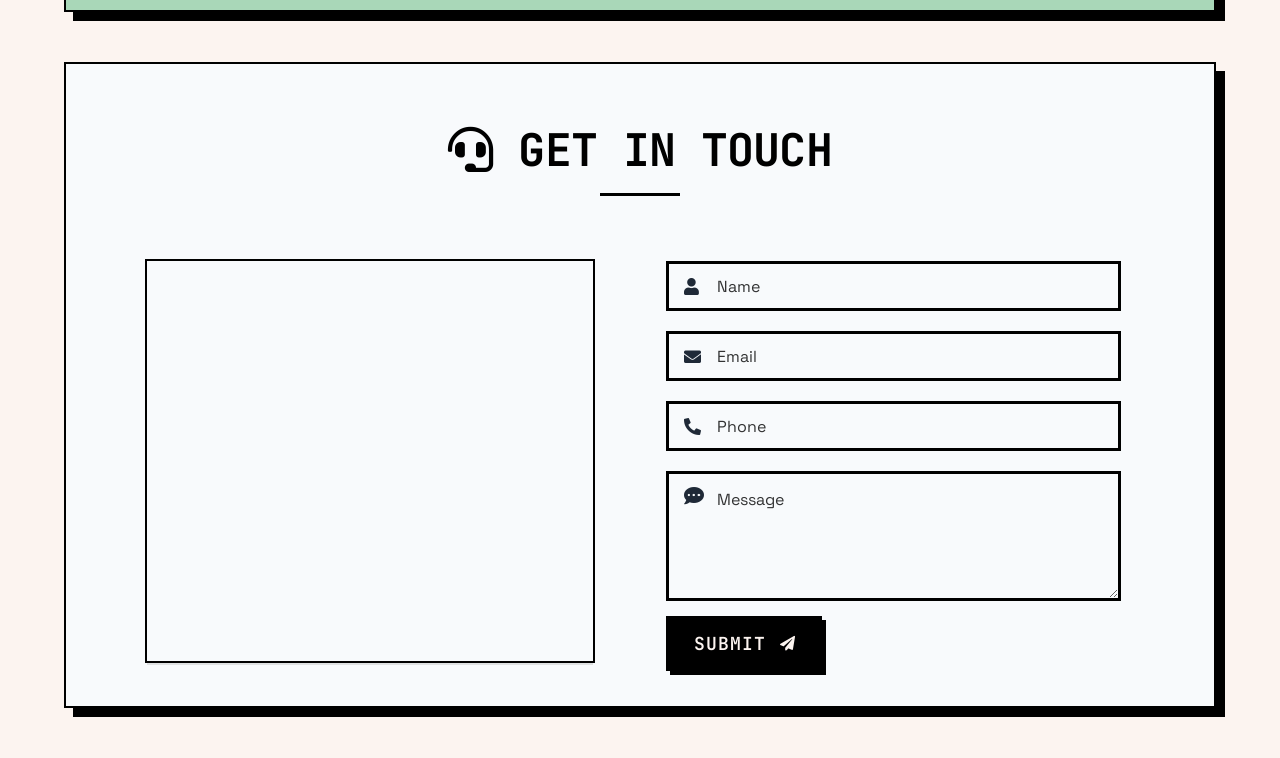
==== commit 805b6de1: "update coursework and experience" ====
--- a/index.html
+++ b/index.html
@@ -156,10 +156,10 @@
         </div>
         <div class="content">
           <h3>I'm Sam</h3>
-          <span class="tag">Backend Developer</span>
+          <span class="tag">Software Engineer</span>
 
           <p>
-            I'm a full-stack developer and student passionate about building
+            I'm a software engineer and student passionate about building
             clean, efficient software. From user-friendly interfaces to scalable
             back-end systems, I love turning real-world problems into working
             solutions.
@@ -224,16 +224,21 @@
             <h3>Bachelor of Engineering in Computer Science</h3>
             <p>Worcester Polytechnic Institute | WPI</p>
             <h4>2023-2027 | Pursuing</h4>
-            <a
-              href="https://www.wpi.edu/academics"
-              target="_blank"
-              rel="noopener noreferrer"
-              style="text-decoration: none; color: inherit"
-            >
+            <div class="education-buttons">
+              <a
+                href="https://www.wpi.edu/academics"
+                target="_blank"
+                rel="noopener noreferrer"
+                style="text-decoration: none; color: inherit"
+              >
+                <div class="button-certificate">
+                  <button type="button">Learn More About WPI</button>
+                </div>
+              </a>
               <div class="button-certificate">
-                <button type="button">Learn More About WPI</button>
-              </div>
-            </a>
+                <button type="button" id="courseworkBtn">View Related Coursework</button>
+              </div>
+            </div>
           </div>
         </div>
         <div class="box achievement">
@@ -294,6 +299,13 @@
                   alt="Python"
                 />
                 <span>Python</span>
+              </div>
+              <div class="skill-item">
+                <img
+                  src="https://cdn.jsdelivr.net/gh/devicons/devicon@latest/icons/java/java-original.svg"
+                  alt="Java"
+                />
+                <span>Java</span>
               </div>
               <div class="skill-item">
                 <img
@@ -605,6 +617,65 @@
         </div>
         <div class="modal-body" id="modalBody">
           <!-- Content will be dynamically inserted here -->
+        </div>
+      </div>
+    </div>
+
+    <!-- Coursework Modal -->
+    <div id="courseworkModal" class="modal">
+      <div class="modal-content">
+        <div class="modal-header" style = "background-color:#baedff;">
+          <div>
+            <h2>Related Coursework</h2>
+          </div>
+          <span class="close" style = "background-color:#baedff;" >&times;</span>
+        </div>
+        <div class="modal-body">
+            <div class="course-section">
+              <div class="course-buttons">
+                <a href="https://www.wpi.edu/academics/calendar-courses/course-descriptions/3776/computer-science#CS-2102" class="course-btn" target="_blank">
+                  <i class="fas fa-cube"></i> Object-Oriented Design Concepts
+                </a>
+                <a href="https://www.wpi.edu/academics/calendar-courses/course-descriptions/3776/computer-science#CS-4233" class="course-btn" target="_blank">
+                  <i class="fas fa-cubes"></i> OOP Analysis And Design
+                </a>
+                <a href="https://www.wpi.edu/academics/calendar-courses/course-descriptions/3776/computer-science#CS-2223" class="course-btn" target="_blank">
+                  <i class="fas fa-sitemap"></i> Algorithms
+                </a>
+                <a href="https://www.wpi.edu/academics/calendar-courses/course-descriptions/3776/computer-science#CS-4120" class="course-btn" target="_blank">
+                  <i class="fas fa-sitemap"></i> Analysis Of Algorithms
+                </a>
+                <a href="https://www.wpi.edu/academics/calendar-courses/course-descriptions/3776/computer-science#CS-2303" class="course-btn" target="_blank">
+                  <i class="fas fa-microchip"></i> Systems Programming Concepts
+                </a>
+                <a href="https://www.wpi.edu/academics/calendar-courses/course-descriptions/3776/computer-science#CS-3431" class="course-btn" target="_blank">
+                  <i class="fas fa-database"></i> Database Systems I
+                </a>
+                <a href="https://www.wpi.edu/academics/calendar-courses/course-descriptions/3776/computer-science#CS-4432" class="course-btn" target="_blank">
+                  <i class="fas fa-server"></i> Database Systems II
+                </a>
+                <a href="https://www.wpi.edu/academics/calendar-courses/course-descriptions/3776/computer-science#CS-3733" class="course-btn" target="_blank">
+                  <i class="fas fa-cogs"></i> Software Engineering
+                </a>
+                <a href="https://www.wpi.edu/academics/calendar-courses/course-descriptions/3776/computer-science#CS-3013" class="course-btn" target="_blank">
+                  <i class="fas fa-desktop"></i> Operating Systems
+                </a>
+                <a href="https://www.wpi.edu/academics/calendar-courses/course-descriptions/3776/computer-science#CS-3041" class="course-btn" target="_blank">
+                  <i class="fas fa-users"></i> Human-Computer Interaction
+                </a>
+                <a href="https://www.wpi.edu/academics/calendar-courses/course-descriptions/3776/computer-science#CS-4241" class="course-btn" target="_blank">
+                  <i class="fas fa-globe"></i> Webware
+                </a>
+                <a href="https://www.wpi.edu/academics/calendar-courses/course-descriptions/3776/computer-science#CS-4401" class="course-btn" target="_blank">
+                  <i class="fas fa-shield-alt"></i> Software Security Engineering
+                </a>
+                <a href="https://www.wpi.edu/academics/calendar-courses/course-descriptions/3776/computer-science#CS-536" class="course-btn" target="_blank">
+                  <i class="fas fa-code"></i> Programming Language Design
+                </a>
+
+              </div>
+            </div>
+          </div>
         </div>
       </div>
     </div>
--- a/assets/css/style.css
+++ b/assets/css/style.css
@@ -154,7 +154,7 @@
 }
 
 /* Mobile section adjustments */
-@media (max-width: 768px) {
+@media (max-width: 1000px) {
   section {
     padding: 8rem 3% 3rem 3%;
   }
@@ -387,7 +387,7 @@
   border-color: var(--border-primary);
   color: var(--bg-primary);
 }
-@media (max-width: 768px) {
+@media (max-width: 1200px) {
   #menu {
     display: block;
   }
@@ -495,7 +495,7 @@
 }
 
 /* Ensure navbar works properly on larger screens */
-@media (min-width: 769px) {
+@media (min-width: 1300px) {
   header .navbar {
     position: static !important;
     width: auto !important;
@@ -815,7 +815,7 @@
 /* social icons end */
 
 /* hero media queries starts*/
-@media (max-width: 768px) {
+@media (max-width: 1000px) {
   .home {
     flex-direction: column;
     text-align: center;
--- a/assets/css/education.css
+++ b/assets/css/education.css
@@ -96,6 +96,93 @@
   flex: 1 1 70rem;
 }
 
+.education .box-container .box .content .education-buttons {
+  display: flex;
+  gap: 2rem;
+  margin-top: 2rem;
+}
+
+/* Coursework Modal Styles */
+.coursework-grid {
+  display: grid;
+  grid-template-columns: repeat(auto-fit, minmax(300px, 1fr));
+  gap: 3rem;
+  padding: 2rem;
+}
+
+.course-section {
+  padding: 2rem;
+}
+
+.course-section h3 {
+  color: var(--accent-primary);
+  font-size: 2rem;
+  margin-bottom: 2rem;
+  font-family: "JetBrains Mono", monospace;
+  text-transform: uppercase;
+  letter-spacing: 1px;
+  text-align: center;
+}
+
+.course-buttons {
+  display: grid;
+  grid-template-columns: repeat(3, 1fr);
+  gap: 1.5rem;
+}
+
+@media screen and (max-width: 1200px) {
+  .course-buttons {
+    grid-template-columns: repeat(2, 1fr);
+  }
+}
+
+@media screen and (max-width: 768px) {
+  .course-buttons {
+    grid-template-columns: 1fr;
+  }
+}
+
+.course-btn {
+  display: flex;
+  align-items: center;
+  gap: 1rem;
+  padding: 1.2rem 2rem;
+  background: var(--education-second-background);
+  border: 2px solid var(--border-primary);
+  color: var(--text-primary);
+  text-decoration: none;
+  font-size: 1.7rem;
+  font-family: "Space Grotesk", sans-serif;
+  transition: all 0.3s ease;
+  box-shadow: 4px 4px 0 var(--border-primary);
+}
+
+.course-btn i {
+  font-size: 1.8rem;
+  color: var(--accent-primary);
+  transition: transform 0.3s ease;
+}
+
+.course-btn:hover {
+  transform: translate(-2px, -2px);
+  box-shadow: 6px 6px 0 var(--border-primary);
+}
+
+.course-btn:hover i {
+  transform: scale(1.1);
+}
+
+.course-btn:active {
+  transform: translate(2px, 2px);
+  box-shadow: 2px 2px 0 var(--border-primary);
+}
+
+.modal .subtitle {
+  font-size: 1.6rem;
+  color: var(--text-primary);
+  margin-top: 0.5rem;
+}
+
 .education .box-container .box .content h3 {
   font-size: 3rem;
   color: var(--accent-primary);
@@ -180,7 +267,7 @@
   }
 }
 /* education media queries starts*/
-@media screen and (max-width: 600px) {
+@media screen and (max-width: 800px) {
   .education .box-container .box .achievement-img img {
     width: 50px;
     height: 50px;
@@ -208,6 +295,16 @@
     flex-wrap: wrap;
     flex: 0;
   }
+  .education .box-container .box .content .education-info {
+    flex-direction: column;
+    gap: 2rem;
+  }
+  .education .box-container .box .content .coursework {
+    border-left: none;
+    border-top: 2px solid var(--border-primary);
+    padding-left: 0;
+    padding-top: 2rem;
+  }
   .education .btns {
     margin-top: 2rem;
     margin-left: 1rem;
--- a/assets/css/experience.css
+++ b/assets/css/experience.css
@@ -253,32 +253,8 @@
   }
 }
 
-/* Medium screens transition */
+/* Mobile and small tablet screens */
 @media (max-width: 900px) {
-  .experience .container {
-    width: 45%;
-    padding: 6px 15px;
-  }
-  
-  .experience img {
-    width: 90px;
-  }
-  
-  .experience .tag h2 {
-    font-size: 1.9rem;
-  }
-  
-  .experience .desc h3 {
-    font-size: 1.6rem;
-  }
-  
-  .experience .desc p {
-    font-size: 1.4rem;
-  }
-}
-
-/* Mobile and small tablet screens */
-@media (max-width: 768px) {
   .experience .timeline {
     padding: 1.5rem 0.5rem;
   }
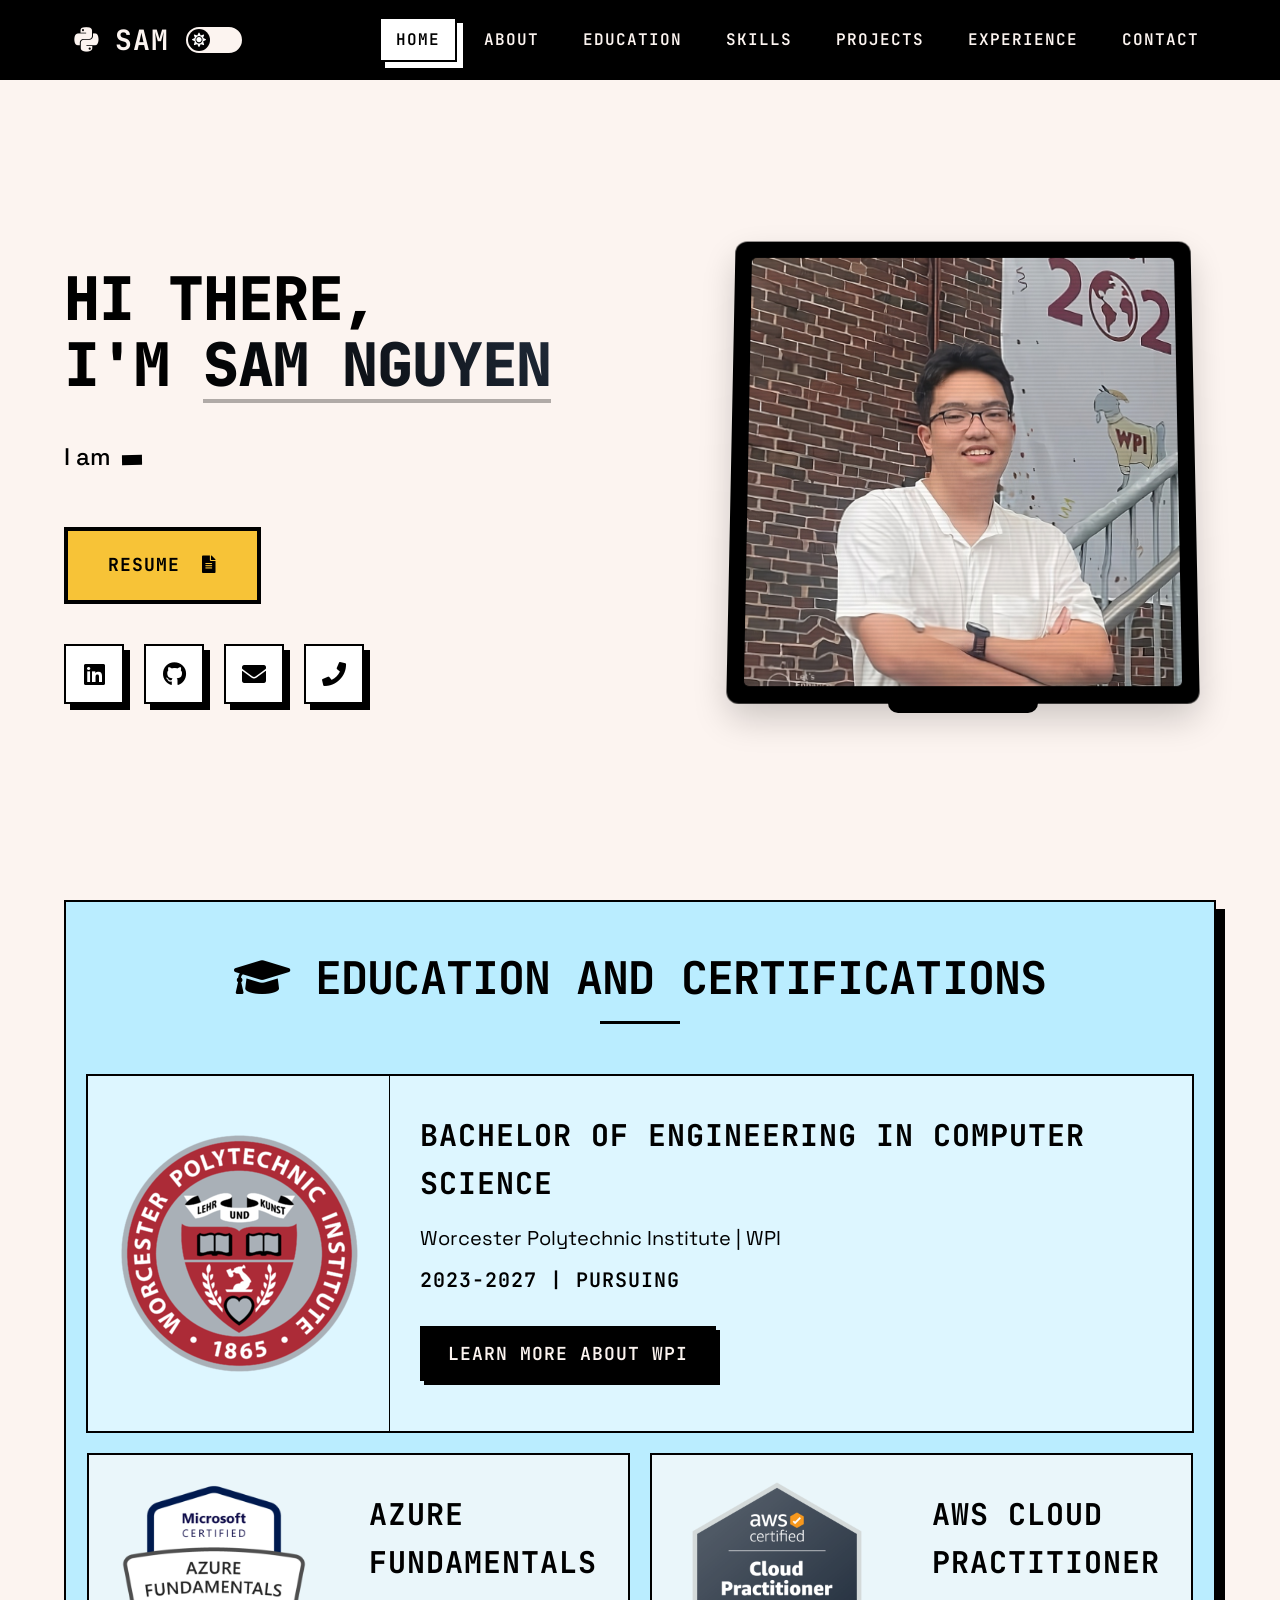
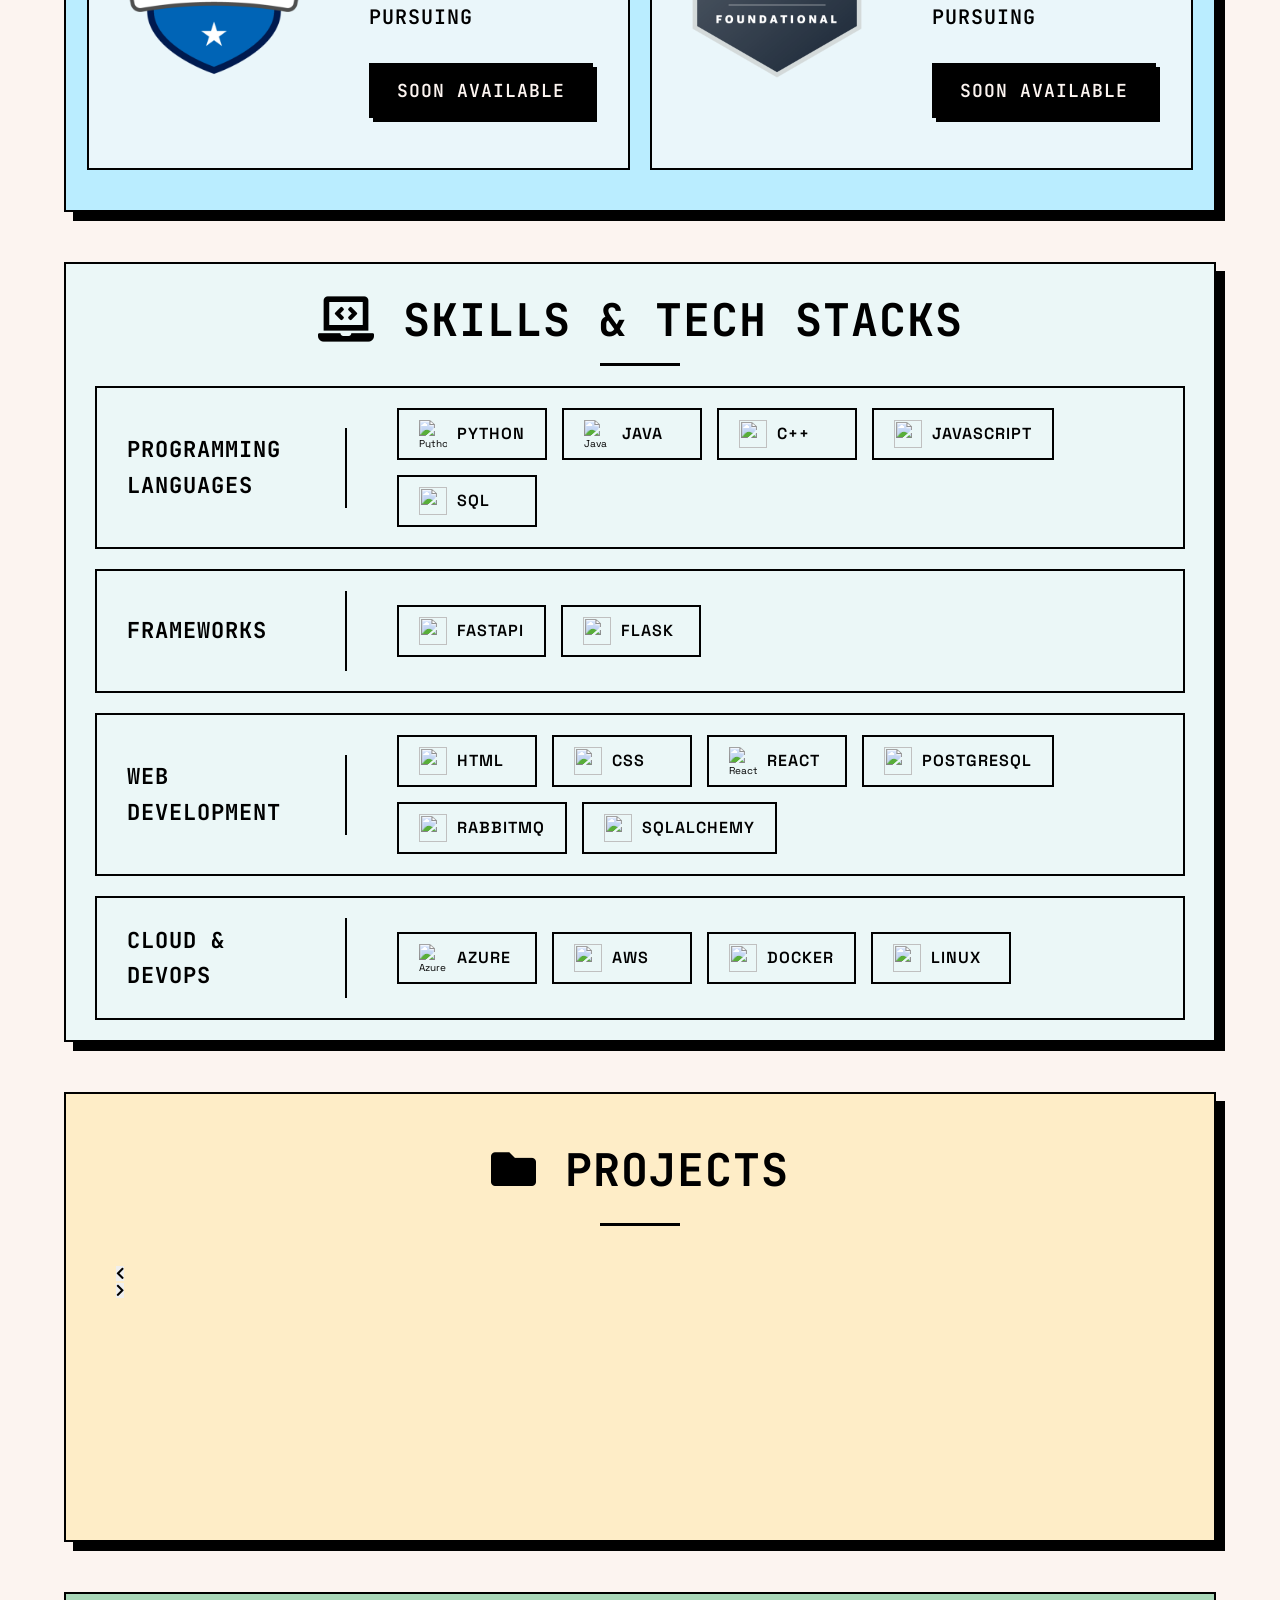
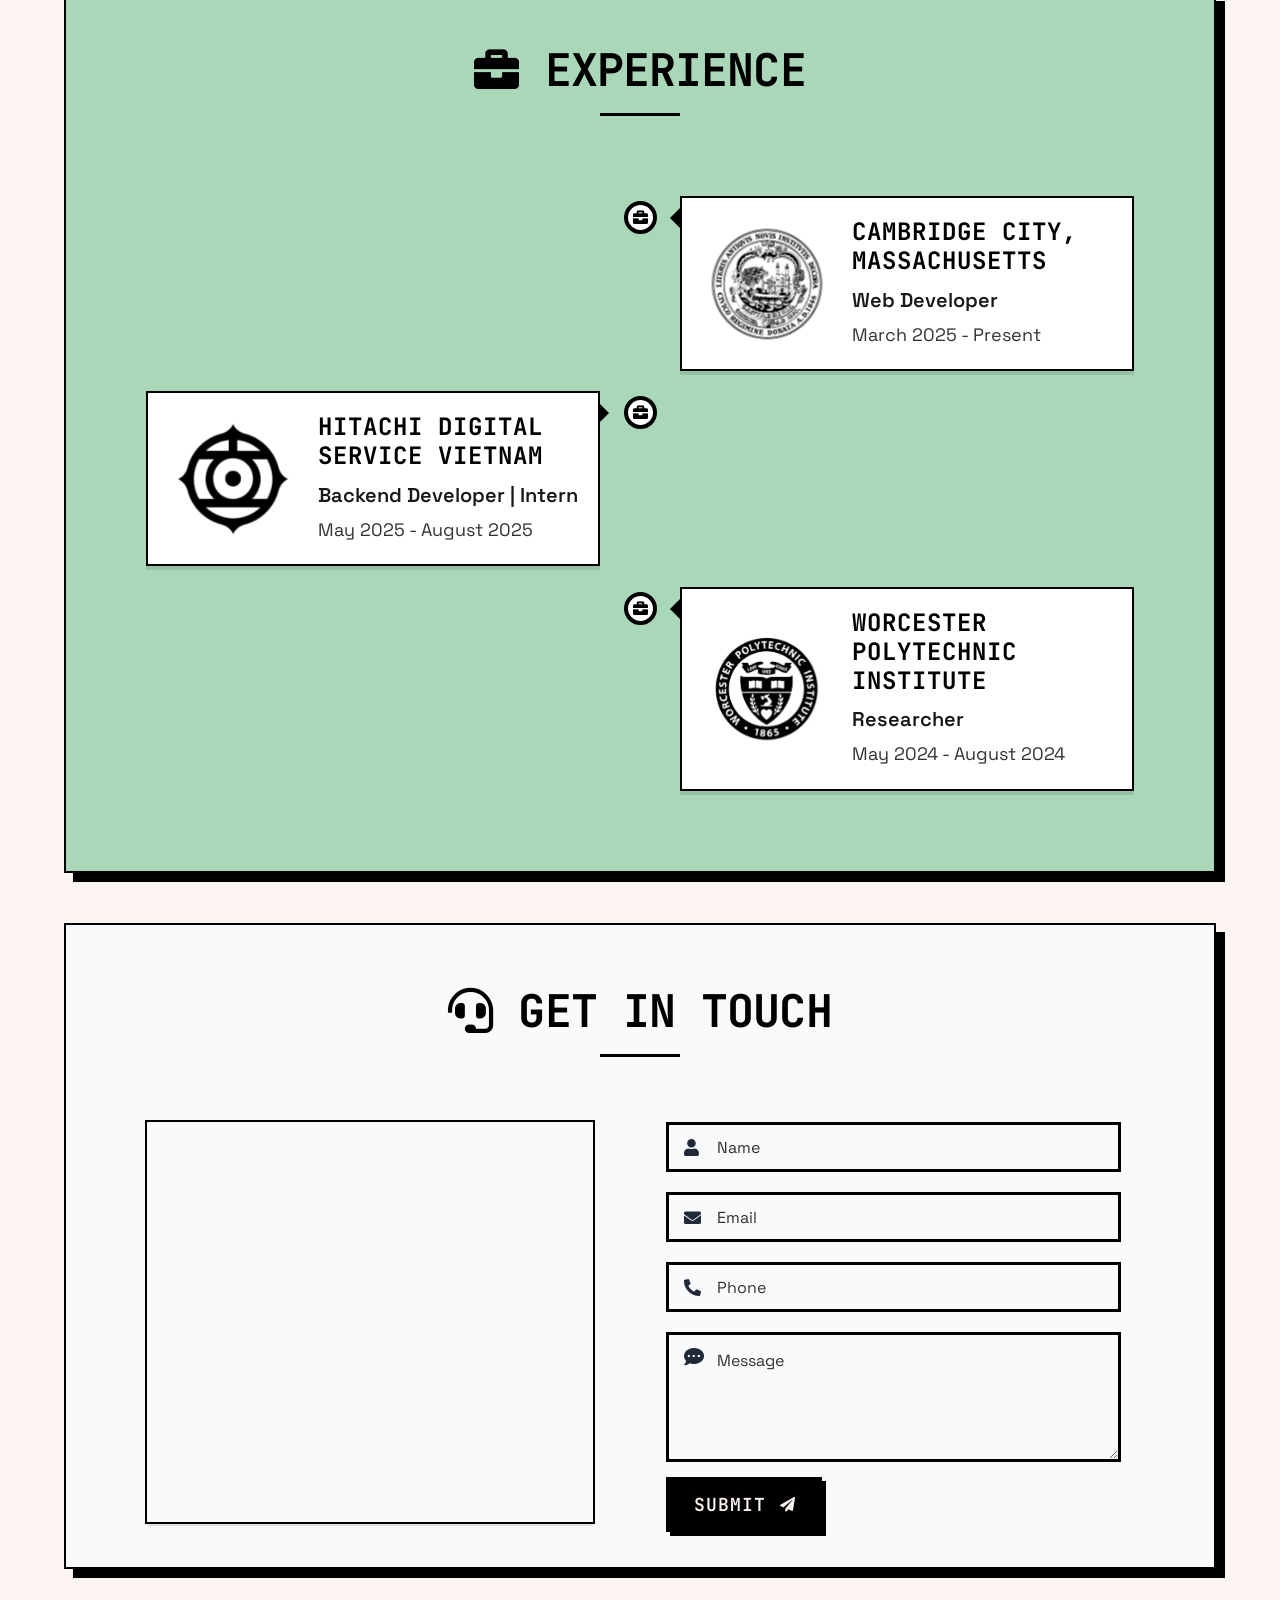
==== commit 2913c64d: "change something" ====
--- a/index.html
+++ b/index.html
@@ -85,9 +85,9 @@
         </h2>
         <p>I am <span class="typing-text"></span></p>
 
-        <a href="#about" class="btn">
-          <span>About Me</span>
-          <i class="fas fa-arrow-circle-down"></i>
+        <a href="https://drive.google.com/file/d/1P8yrjrfIx6eX4joo961KJIUFITHhz1G9/view?usp=sharing" target="_blank" class="btn">
+          <span>Resume</span>
+          <i class="fas fa-file-alt"></i>
         </a>
 
         <!-- Social icons -->
@@ -115,95 +115,53 @@
                 <i class="fab fa-github"></i>
               </a>
             </li>
+            <li>
+              <a
+                class="email"
+                aria-label="Email"
+                href="mailto:ducsam.work@gmail.com"
+                target="_blank"
+                rel="noopener noreferrer"
+              >
+                <i class="fas fa-envelope"></i>
+              </a>
+            </li>
+            <li>
+              <a
+                class="phone"
+                aria-label="Phone"
+                href="tel:+15083738550"
+                target="_blank"
+                rel="noopener noreferrer"
+              >
+                <i class="fas fa-phone"></i>
+              </a>
+            </li>
           </ul>
         </div>
       </div>
 
       <!-- Image -->
       <div class="image">
-        <img
-          draggable="false"
-          class="tilt"
-          src="./assets/images/hero.png"
-          alt="Hero image of Sam"
-        />
-      </div>
+          <div class="computer-frame">
+            <div class="computer-screen">
+              <div class="screen-content old-tv-container">
+                <div class="tv-image" style="background-image: url('./assets/images/profile/profile1.jpeg')"></div>
+                <div class="tv-effect">
+                  <div class="scan-lines"></div>
+                  <div class="noise"></div>
+                  <div class="tv-flicker"></div>
+                </div>
+                <div class="screen-glare"></div>
+              </div>
+            </div>
+            <div class="computer-base">
+              <div class="base-front"></div>
+            </div>
+          </div>
     </section>
 
     <!-- hero section ends -->
-
-    <!-- about section starts -->
-    <section class="about" id="about">
-      <div></div>
-      <h2 class="heading"><i class="fas fa-user-alt"></i> About Me</h2>
-
-      <div class="row">
-        <div class="image">
-          <div class="gallery-container">
-            <img
-              id="gallery-image"
-              draggable="false"
-              src="./assets/images/profile/profile1.jpeg"
-              alt="Sam Nguyen - Profile"
-              data-current="0"
-            />
-          </div>
-
-          <!-- Progress indicator -->
-          <div class="gallery-progress">
-            <div class="gallery-progress-bar"></div>
-          </div>
-        </div>
-        <div class="content">
-          <h3>I'm Sam</h3>
-          <span class="tag">Software Engineer</span>
-
-          <p>
-            I'm a software engineer and student passionate about building
-            clean, efficient software. From user-friendly interfaces to scalable
-            back-end systems, I love turning real-world problems into working
-            solutions.
-          </p>
-
-          <div class="box-container">
-            <!-- <div class="box">
-              <p><span> age: </span> 20</p>
-              <p><span> phone : </span> +91 XXX-XXX-XXXX</p>
-            </div> -->
-            <div class="box">
-              <p>
-                <span> email : </span>
-                <a
-                  href="mailto:ducsam.work@gmail.com"
-                  style="color: #fff; text-transform: none"
-                  >ducsam.work@gmail.com</a
-                >
-              </p>
-              <p>
-                <span> phone number : </span
-                ><a
-                  href="tel:+15083738550"
-                  style="color: #fff; text-transform: none"
-                  >+1 (508)-373-8550</a
-                >
-              </p>
-            </div>
-          </div>
-
-          <div class="resumebtn">
-            <a
-              href="https://drive.google.com/file/d/1P8yrjrfIx6eX4joo961KJIUFITHhz1G9/view?usp=sharing"
-              target="_blank"
-              class="btn"
-              ><span>Resume</span>
-              <i class="fas fa-chevron-right"></i>
-            </a>
-          </div>
-        </div>
-      </div>
-    </section>
-    <!-- about section ends -->
-
     <!-- education section starts -->
     <section class="education" id="education">
       <h1 class="heading">
@@ -224,21 +182,16 @@
             <h3>Bachelor of Engineering in Computer Science</h3>
             <p>Worcester Polytechnic Institute | WPI</p>
             <h4>2023-2027 | Pursuing</h4>
-            <div class="education-buttons">
-              <a
-                href="https://www.wpi.edu/academics"
-                target="_blank"
-                rel="noopener noreferrer"
-                style="text-decoration: none; color: inherit"
-              >
-                <div class="button-certificate">
-                  <button type="button">Learn More About WPI</button>
-                </div>
-              </a>
+            <a
+              href="https://www.wpi.edu/academics"
+              target="_blank"
+              rel="noopener noreferrer"
+              style="text-decoration: none; color: inherit"
+            >
               <div class="button-certificate">
-                <button type="button" id="courseworkBtn">View Related Coursework</button>
-              </div>
-            </div>
+                <button type="button">Learn More About WPI</button>
+              </div>
+            </a>
           </div>
         </div>
         <div class="box achievement">
@@ -617,65 +570,6 @@
         </div>
         <div class="modal-body" id="modalBody">
           <!-- Content will be dynamically inserted here -->
-        </div>
-      </div>
-    </div>
-
-    <!-- Coursework Modal -->
-    <div id="courseworkModal" class="modal">
-      <div class="modal-content">
-        <div class="modal-header" style = "background-color:#baedff;">
-          <div>
-            <h2>Related Coursework</h2>
-          </div>
-          <span class="close" style = "background-color:#baedff;" >&times;</span>
-        </div>
-        <div class="modal-body">
-            <div class="course-section">
-              <div class="course-buttons">
-                <a href="https://www.wpi.edu/academics/calendar-courses/course-descriptions/3776/computer-science#CS-2102" class="course-btn" target="_blank">
-                  <i class="fas fa-cube"></i> Object-Oriented Design Concepts
-                </a>
-                <a href="https://www.wpi.edu/academics/calendar-courses/course-descriptions/3776/computer-science#CS-4233" class="course-btn" target="_blank">
-                  <i class="fas fa-cubes"></i> OOP Analysis And Design
-                </a>
-                <a href="https://www.wpi.edu/academics/calendar-courses/course-descriptions/3776/computer-science#CS-2223" class="course-btn" target="_blank">
-                  <i class="fas fa-sitemap"></i> Algorithms
-                </a>
-                <a href="https://www.wpi.edu/academics/calendar-courses/course-descriptions/3776/computer-science#CS-4120" class="course-btn" target="_blank">
-                  <i class="fas fa-sitemap"></i> Analysis Of Algorithms
-                </a>
-                <a href="https://www.wpi.edu/academics/calendar-courses/course-descriptions/3776/computer-science#CS-2303" class="course-btn" target="_blank">
-                  <i class="fas fa-microchip"></i> Systems Programming Concepts
-                </a>
-                <a href="https://www.wpi.edu/academics/calendar-courses/course-descriptions/3776/computer-science#CS-3431" class="course-btn" target="_blank">
-                  <i class="fas fa-database"></i> Database Systems I
-                </a>
-                <a href="https://www.wpi.edu/academics/calendar-courses/course-descriptions/3776/computer-science#CS-4432" class="course-btn" target="_blank">
-                  <i class="fas fa-server"></i> Database Systems II
-                </a>
-                <a href="https://www.wpi.edu/academics/calendar-courses/course-descriptions/3776/computer-science#CS-3733" class="course-btn" target="_blank">
-                  <i class="fas fa-cogs"></i> Software Engineering
-                </a>
-                <a href="https://www.wpi.edu/academics/calendar-courses/course-descriptions/3776/computer-science#CS-3013" class="course-btn" target="_blank">
-                  <i class="fas fa-desktop"></i> Operating Systems
-                </a>
-                <a href="https://www.wpi.edu/academics/calendar-courses/course-descriptions/3776/computer-science#CS-3041" class="course-btn" target="_blank">
-                  <i class="fas fa-users"></i> Human-Computer Interaction
-                </a>
-                <a href="https://www.wpi.edu/academics/calendar-courses/course-descriptions/3776/computer-science#CS-4241" class="course-btn" target="_blank">
-                  <i class="fas fa-globe"></i> Webware
-                </a>
-                <a href="https://www.wpi.edu/academics/calendar-courses/course-descriptions/3776/computer-science#CS-4401" class="course-btn" target="_blank">
-                  <i class="fas fa-shield-alt"></i> Software Security Engineering
-                </a>
-                <a href="https://www.wpi.edu/academics/calendar-courses/course-descriptions/3776/computer-science#CS-536" class="course-btn" target="_blank">
-                  <i class="fas fa-code"></i> Programming Language Design
-                </a>
-
-              </div>
-            </div>
-          </div>
         </div>
       </div>
     </div>
@@ -697,3 +591,5 @@
 
   gtag("config", "G-JHJ6CFJVCC");
 </script>
+
+
--- a/assets/css/style.css
+++ b/assets/css/style.css
@@ -619,21 +619,182 @@
   align-items: center;
 }
 
+.computer-frame {
+  position: relative;
+  width: 50rem;
+  padding: 2rem;
+  perspective: 1000px;
+  transform-style: preserve-3d;
+  transition: transform 0.3s ease;
+}
+
+.computer-screen {
+  background: var(--text-primary);
+  border-radius: 10px;
+  padding: 15px;
+  position: relative;
+  transform: rotateX(5deg);
+  box-shadow: 0 0 0 2px var(--text-primary),
+              0 15px 35px rgba(0, 0, 0, 0.2);
+}
+
+.screen-content {
+  background: #000;
+  border-radius: 5px;
+  overflow: hidden;
+  position: relative;
+  height: 0;
+  padding-bottom: 100%;
+}
+
+.old-tv-container {
+  position: relative;
+  width: 100%;
+  height: 100%;
+}
+
+.tv-image {
+  position: absolute;
+  top: 0;
+  left: 0;
+  width: 100%;
+  height: 100%;
+  background-position: center;
+  background-size: cover;
+  background-repeat: no-repeat;
+  transition: opacity 0.5s ease;
+}
+
+.tv-effect {
+  position: absolute;
+  top: 0;
+  left: 0;
+  width: 100%;
+  height: 100%;
+  pointer-events: none;
+  z-index: 2;
+}
+
+.scan-lines {
+  position: absolute;
+  top: 0;
+  left: 0;
+  width: 100%;
+  height: 100%;
+  background: linear-gradient(
+    to bottom,
+    transparent 50%,
+    rgba(0, 0, 0, 0.2) 50%
+  );
+  background-size: 100% 4px;
+  animation: scan 10s linear infinite;
+  opacity: 0.3;
+}
+
+.noise {
+  position: absolute;
+  top: 0;
+  left: 0;
+  width: 100%;
+  height: 100%;
+  background: url('[data-uri]');
+  background-repeat: repeat;
+  animation: noise 0.2s infinite;
+  opacity: 0.1;
+  mix-blend-mode: overlay;
+}
+
+.tv-flicker {
+  position: absolute;
+  top: 0;
+  left: 0;
+  width: 100%;
+  height: 100%;
+  background: rgba(255, 255, 255, 0.1);
+  opacity: 0;
+  animation: tv-flicker 4s infinite;
+}
+
+.screen-glare {
+  position: absolute;
+  top: 0;
+  left: 0;
+  right: 0;
+  bottom: 0;
+  background: linear-gradient(
+    135deg,
+    rgba(255, 255, 255, 0.1) 0%,
+    transparent 100%
+  );
+  z-index: 4;
+  pointer-events: none;
+}
+
+
+
+@keyframes scan {
+  from {
+    transform: translateY(0);
+  }
+  to {
+    transform: translateY(4px);
+  }
+}
+
+@keyframes noise {
+  0%, 100% { transform: translate(0, 0); }
+  10% { transform: translate(-1%, -1%); }
+  20% { transform: translate(1%, 1%); }
+  30% { transform: translate(-2%, -2%); }
+  40% { transform: translate(2%, 2%); }
+  50% { transform: translate(-1%, 1%); }
+  60% { transform: translate(1%, -1%); }
+  70% { transform: translate(2%, -2%); }
+  80% { transform: translate(-2%, 2%); }
+  90% { transform: translate(1%, -2%); }
+}
+
+@keyframes tv-flicker {
+  0% { opacity: 0.1; }
+  25% { opacity: 0.05; }
+  30% { opacity: 0.1; }
+  35% { opacity: 0.05; }
+  40% { opacity: 0.1; }
+  70% { opacity: 0.07; }
+  72% { opacity: 0.1; }
+  77% { opacity: 0.07; }
+  100% { opacity: 0.1; }
+}
+
+.computer-base {
+  position: relative;
+  height: 20px;
+  margin-top: -5px;
+  z-index: 1;
+}
+
+.base-front {
+  position: absolute;
+  bottom: 0;
+  left: 50%;
+  transform: translateX(-50%);
+  width: 150px;
+  height: 10px;
+  background: var(--text-primary);
+  border-radius: 0 0 10px 10px;
+}
+
 .home .image img {
-  width: 50rem;
+  width: 100%;
   height: auto;
-  border-radius: 360px;
-  border: 6px solid #000000;
-  cursor: pointer;
+  display: block;
   object-fit: cover;
-  transition: transform 0.3s cubic-bezier(0.4, 0, 0.2, 1),
-    border-color 0.3s ease;
-  will-change: transform;
-}
-
-.home .image img:hover {
-  transform: translate(-2px, -2px);
-  border-color: var(--accent-primary);
+  border-radius: 3px;
+  transition: transform 0.3s ease;
+}
+
+.computer-frame:hover {
+  transform: scale(1.02) translateY(-10px);
 }
 
 .home .content h2 {
@@ -812,6 +973,20 @@
   color: #ffffff;
   box-shadow: 9px 9px 0px #00d4ff;
 }
+
+.social-icons a.email:hover {
+  background: #ea4335;
+  border-color: #ea4335;
+  color: #ffffff;
+  box-shadow: 9px 9px 0px #ff7b6b;
+}
+
+.social-icons a.phone:hover {
+  background: #34a853;
+  border-color: #34a853;
+  color: #ffffff;
+  box-shadow: 9px 9px 0px #6bdb8b;
+}
 /* social icons end */
 
 /* hero media queries starts*/
@@ -894,8 +1069,30 @@
     padding: 0.3rem 0.8rem;
   }
 
-  .home .image img {
-    width: 25rem;
+  .computer-frame {
+    width: 30rem;
+    padding: 1rem;
+  }
+
+  .computer-screen {
+    padding: 10px;
+  }
+
+  .computer-base {
+    height: 15px;
+  }
+
+  .base-front {
+    width: 100px;
+    height: 8px;
+  }
+
+  .glitch-img {
+    animation-duration: 1.5s;
+  }
+
+  .scan-lines {
+    background-size: 100% 3px;
   }
 
   .social-icons {
--- a/assets/css/education.css
+++ b/assets/css/education.css
@@ -94,93 +94,6 @@
   padding: 3rem;
   flex-wrap: wrap;
   flex: 1 1 70rem;
-}
-
-.education .box-container .box .content .education-buttons {
-  display: flex;
-  gap: 2rem;
-  margin-top: 2rem;
-}
-
-/* Coursework Modal Styles */
-.coursework-grid {
-  display: grid;
-  grid-template-columns: repeat(auto-fit, minmax(300px, 1fr));
-  gap: 3rem;
-  padding: 2rem;
-}
-
-.course-section {
-  padding: 2rem;
-}
-
-.course-section h3 {
-  color: var(--accent-primary);
-  font-size: 2rem;
-  margin-bottom: 2rem;
-  font-family: "JetBrains Mono", monospace;
-  text-transform: uppercase;
-  letter-spacing: 1px;
-  text-align: center;
-}
-
-.course-buttons {
-  display: grid;
-  grid-template-columns: repeat(3, 1fr);
-  gap: 1.5rem;
-}
-
-@media screen and (max-width: 1200px) {
-  .course-buttons {
-    grid-template-columns: repeat(2, 1fr);
-  }
-}
-
-@media screen and (max-width: 768px) {
-  .course-buttons {
-    grid-template-columns: 1fr;
-  }
-}
-
-.course-btn {
-  display: flex;
-  align-items: center;
-  gap: 1rem;
-  padding: 1.2rem 2rem;
-  background: var(--education-second-background);
-  border: 2px solid var(--border-primary);
-  color: var(--text-primary);
-  text-decoration: none;
-  font-size: 1.7rem;
-  font-family: "Space Grotesk", sans-serif;
-  transition: all 0.3s ease;
-  box-shadow: 4px 4px 0 var(--border-primary);
-}
-
-.course-btn i {
-  font-size: 1.8rem;
-  color: var(--accent-primary);
-  transition: transform 0.3s ease;
-}
-
-.course-btn:hover {
-  transform: translate(-2px, -2px);
-  box-shadow: 6px 6px 0 var(--border-primary);
-}
-
-.course-btn:hover i {
-  transform: scale(1.1);
-}
-
-.course-btn:active {
-  transform: translate(2px, 2px);
-  box-shadow: 2px 2px 0 var(--border-primary);
-}
-
-.modal .subtitle {
-  font-size: 1.6rem;
-  color: var(--text-primary);
-  margin-top: 0.5rem;
 }
 
 .education .box-container .box .content h3 {
@@ -267,7 +180,7 @@
   }
 }
 /* education media queries starts*/
-@media screen and (max-width: 800px) {
+@media screen and (max-width: 600px) {
   .education .box-container .box .achievement-img img {
     width: 50px;
     height: 50px;
@@ -295,16 +208,6 @@
     flex-wrap: wrap;
     flex: 0;
   }
-  .education .box-container .box .content .education-info {
-    flex-direction: column;
-    gap: 2rem;
-  }
-  .education .box-container .box .content .coursework {
-    border-left: none;
-    border-top: 2px solid var(--border-primary);
-    padding-left: 0;
-    padding-top: 2rem;
-  }
   .education .btns {
     margin-top: 2rem;
     margin-left: 1rem;
--- a/assets/css/experience.css
+++ b/assets/css/experience.css
@@ -253,8 +253,32 @@
   }
 }
 
+/* Medium screens transition */
+@media (max-width: 900px) {
+  .experience .container {
+    width: 45%;
+    padding: 6px 15px;
+  }
+  
+  .experience img {
+    width: 90px;
+  }
+  
+  .experience .tag h2 {
+    font-size: 1.9rem;
+  }
+  
+  .experience .desc h3 {
+    font-size: 1.6rem;
+  }
+  
+  .experience .desc p {
+    font-size: 1.4rem;
+  }
+}
+
 /* Mobile and small tablet screens */
-@media (max-width: 900px) {
+@media (max-width: 768px) {
   .experience .timeline {
     padding: 1.5rem 0.5rem;
   }
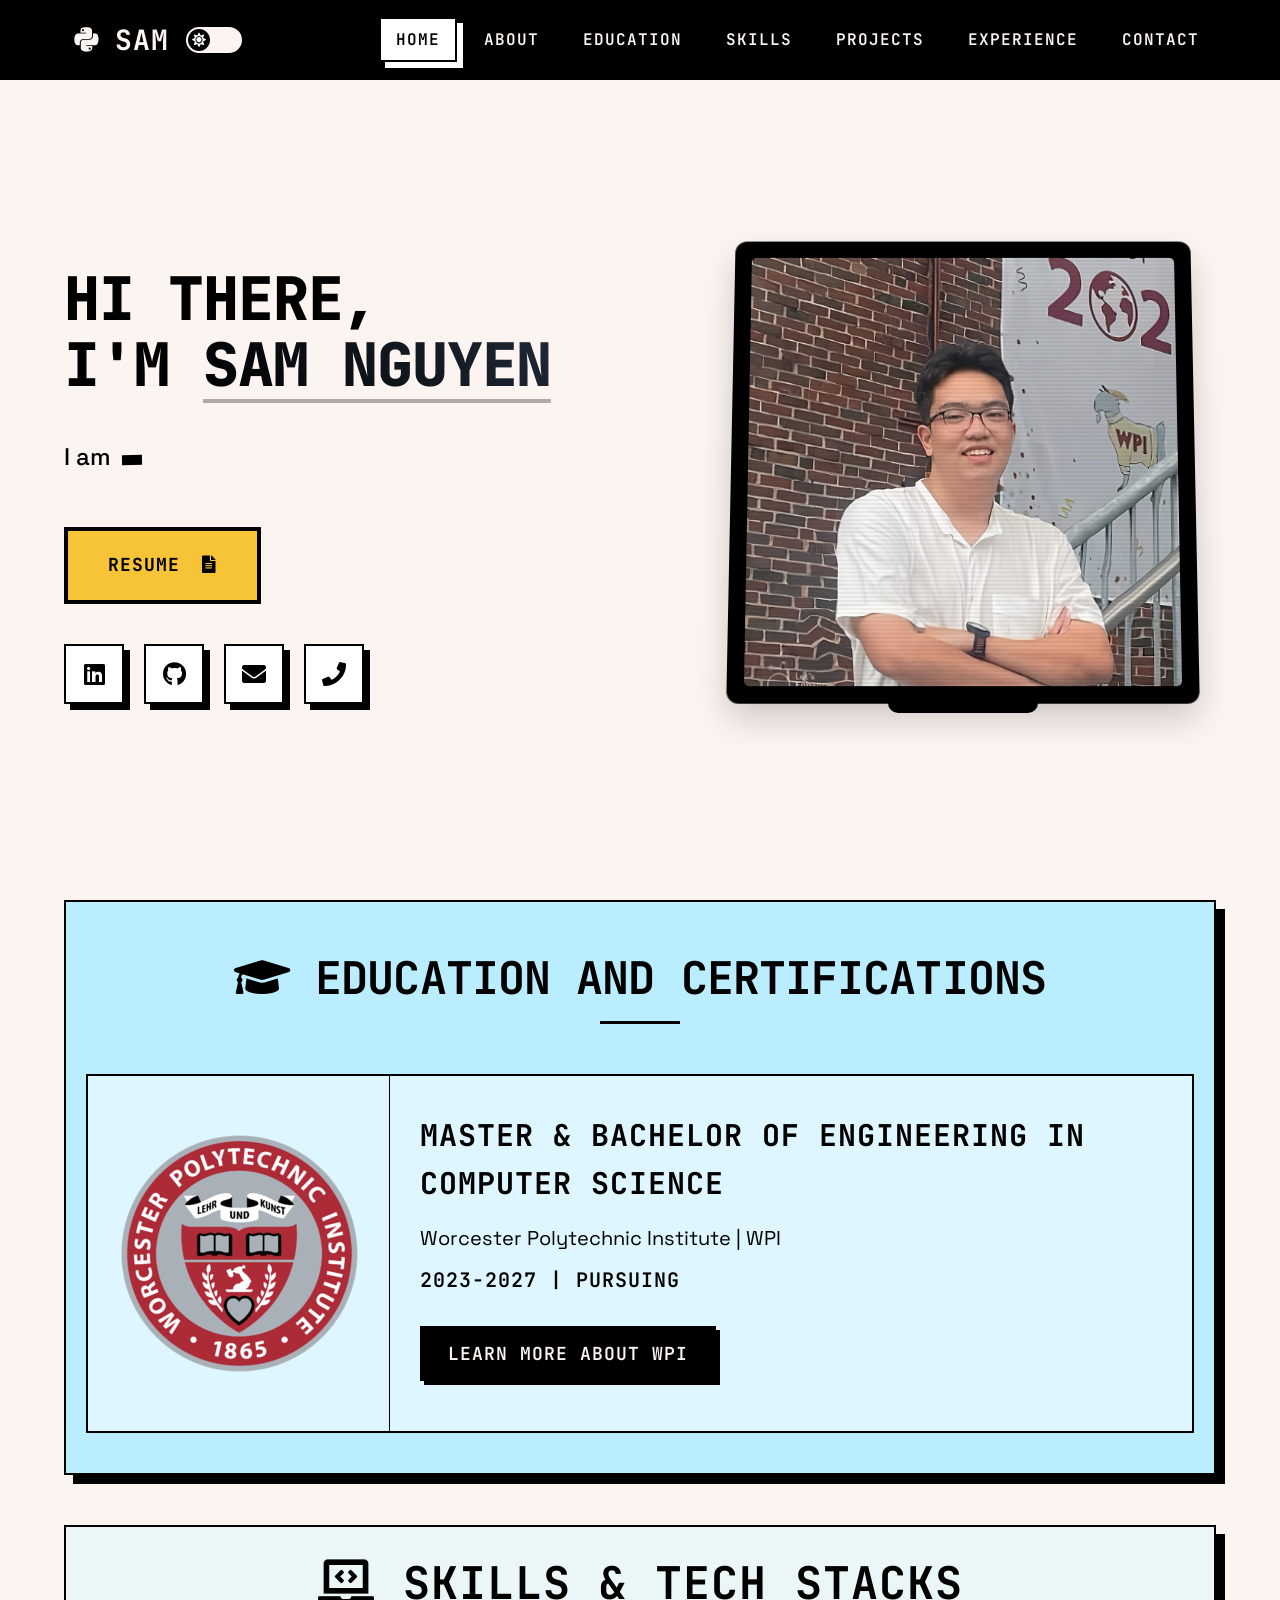
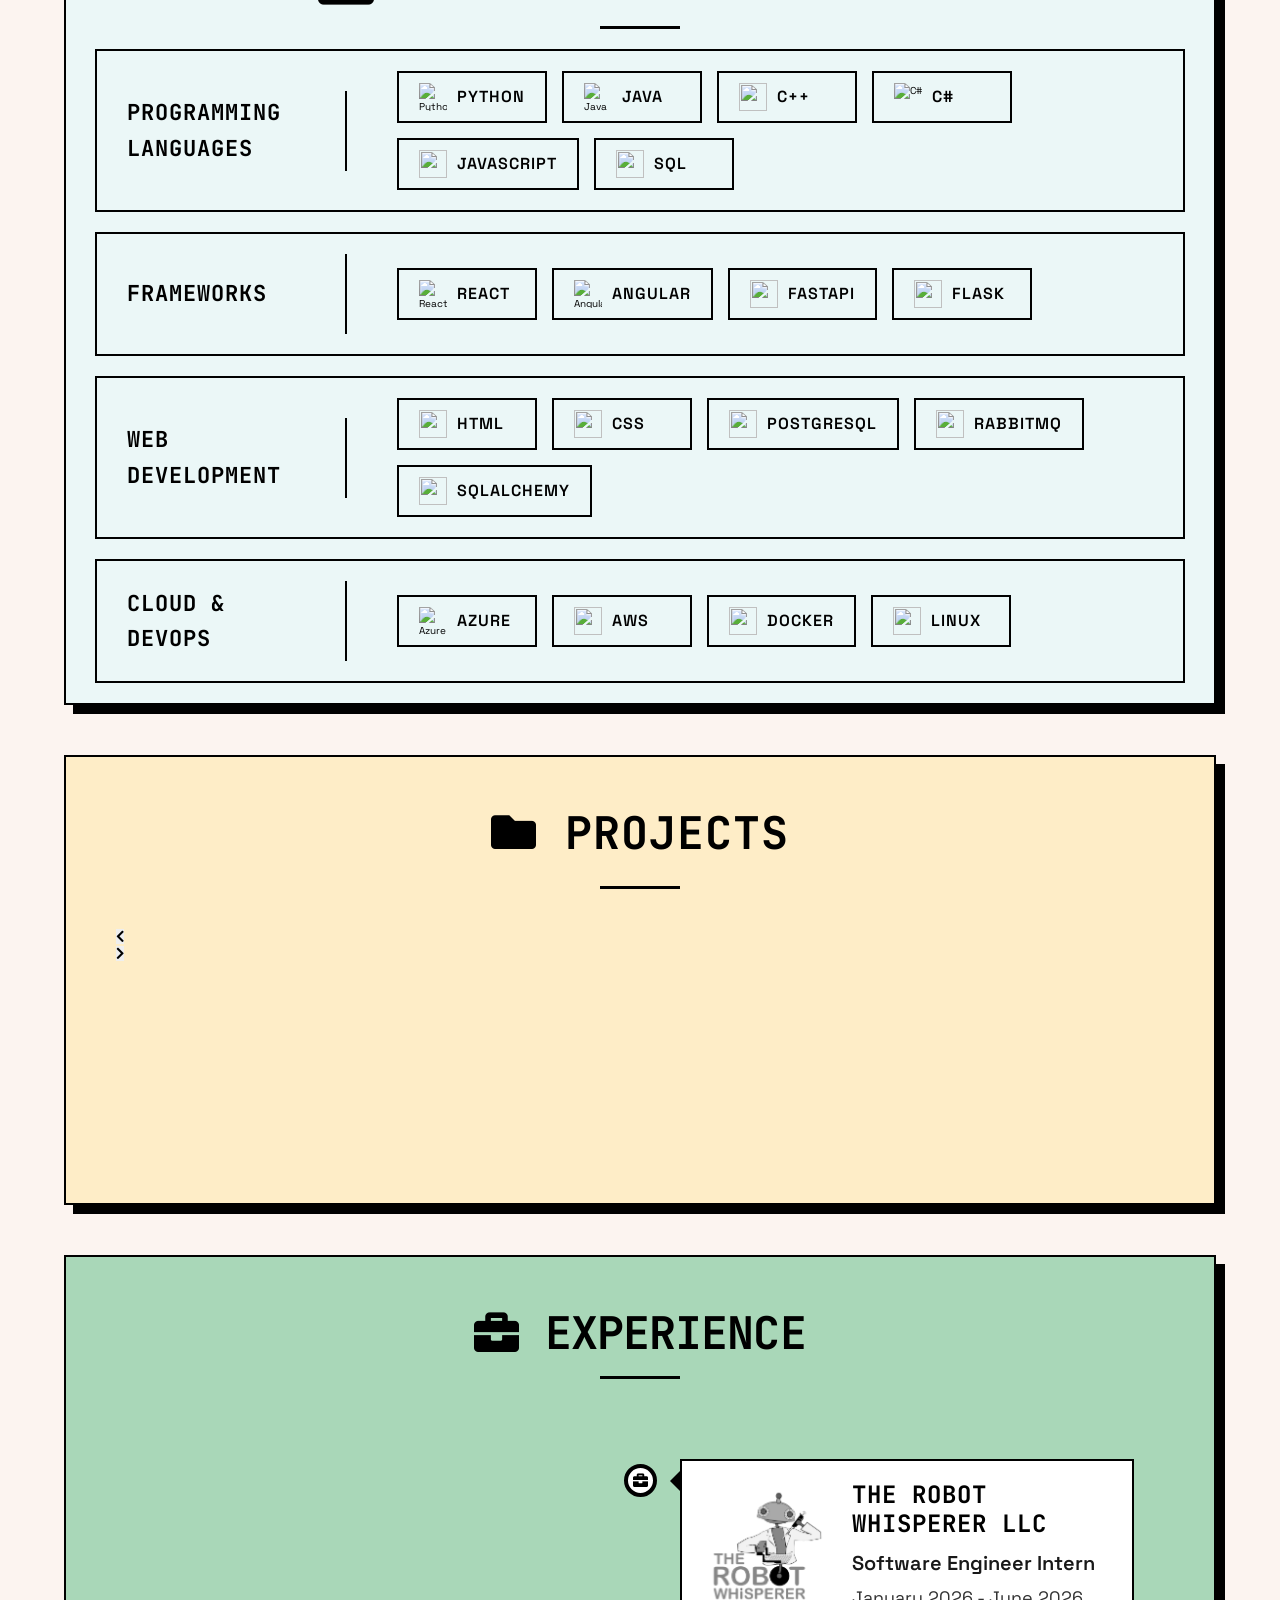
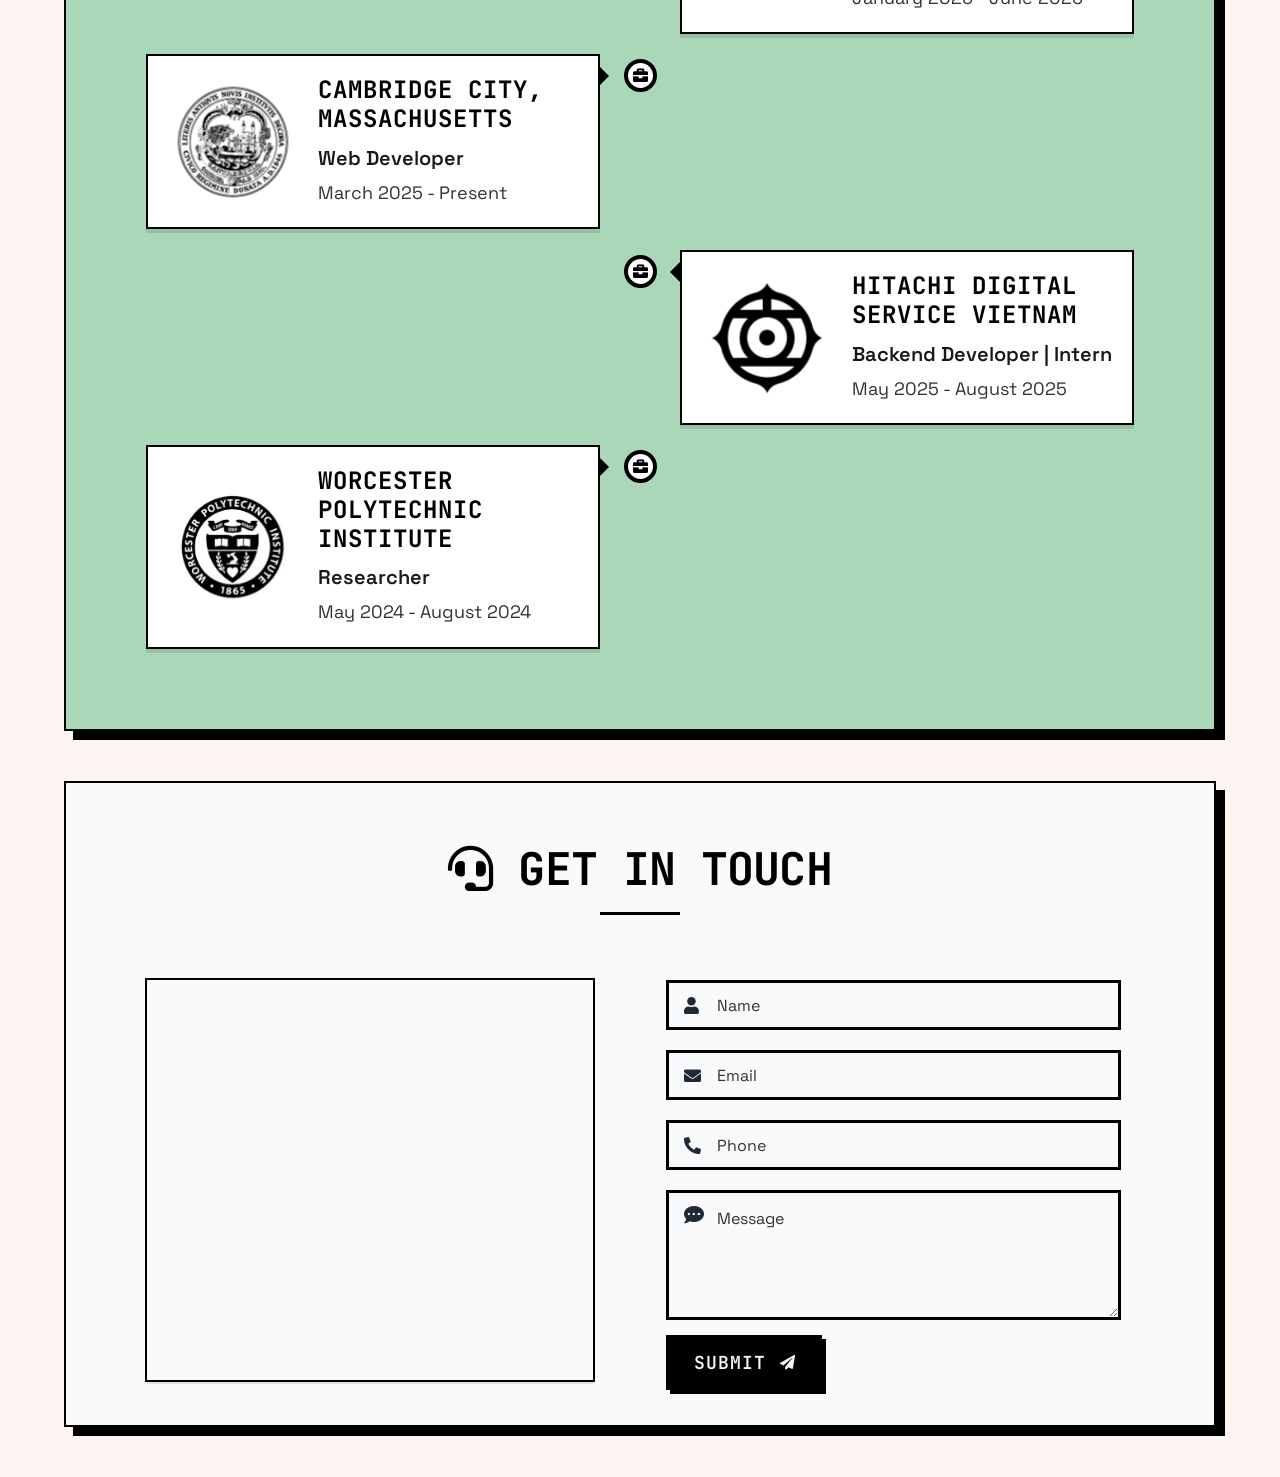
==== commit cbd97f64: "add project and experience" ====
--- a/index.html
+++ b/index.html
@@ -1,587 +1,458 @@
 <!DOCTYPE html>
 <html lang="en">
-  <head>
-    <meta charset="UTF-8" />
-    <meta http-equiv="X-UA-Compatible" content="IE=edge" />
-    <meta name="viewport" content="width=device-width, initial-scale=1.0" />
-    <meta name="keywords" />
-    <meta name="description" />
-    <!-- Custom CSS -->
-    <link rel="stylesheet" href="./assets/css/style.css" />
-    <link rel="stylesheet" href="./assets/css/shared.css" />
-    <link rel="stylesheet" href="./assets/css/about.css" />
-    <link rel="stylesheet" href="./assets/css/education.css" />
-    <link rel="stylesheet" href="./assets/css/experience.css" />
-    <link rel="stylesheet" href="./assets/css/project.css" />
-    <link rel="stylesheet" href="./assets/css/skill.css" />
-    <link rel="stylesheet" href="./assets/css/contact.css" />
-    <!-- Font Awesome -->
-    <link
-      rel="stylesheet"
-      href="https://cdnjs.cloudflare.com/ajax/libs/font-awesome/5.15.3/css/all.min.css"
-      integrity="sha512-iBBXm8fW90+nuLcSKlbmrPcLa0OT92xO1BIsZ+ywDWZCvqsWgccV3gFoRBv0z+8dLJgyAHIhR35VZc2oM/gI1w=="
-      crossorigin="anonymous"
-      referrerpolicy="no-referrer"
-    />
-    <!-- Favicon -->
-    <link
-      id="favicon"
-      rel="shortcut icon"
-      href="./assets/images/hero.png"
-      type="image/x-png"
-    />
-    <link
-      href="https://fonts.googleapis.com/css2?family=Abel&display=swap"
-      rel="stylesheet"
-    />
-
-    <title>Portfolio | Sam Nguyen</title>
-  </head>
-  <!-- <body oncontextmenu="return false"> -->
-  <!-- pre loader -->
-  <!-- <div class="loader-container">
+
+<head>
+  <meta charset="UTF-8" />
+  <meta http-equiv="X-UA-Compatible" content="IE=edge" />
+  <meta name="viewport" content="width=device-width, initial-scale=1.0" />
+  <meta name="keywords" />
+  <meta name="description" />
+  <!-- Custom CSS -->
+  <link rel="stylesheet" href="./assets/css/style.css" />
+  <link rel="stylesheet" href="./assets/css/shared.css" />
+  <link rel="stylesheet" href="./assets/css/about.css" />
+  <link rel="stylesheet" href="./assets/css/education.css" />
+  <link rel="stylesheet" href="./assets/css/experience.css" />
+  <link rel="stylesheet" href="./assets/css/project.css" />
+  <link rel="stylesheet" href="./assets/css/skill.css" />
+  <link rel="stylesheet" href="./assets/css/contact.css" />
+  <!-- Font Awesome -->
+  <link rel="stylesheet" href="https://cdnjs.cloudflare.com/ajax/libs/font-awesome/5.15.3/css/all.min.css"
+    integrity="sha512-iBBXm8fW90+nuLcSKlbmrPcLa0OT92xO1BIsZ+ywDWZCvqsWgccV3gFoRBv0z+8dLJgyAHIhR35VZc2oM/gI1w=="
+    crossorigin="anonymous" referrerpolicy="no-referrer" />
+  <!-- Favicon -->
+  <link id="favicon" rel="shortcut icon" href="./assets/images/hero.png" type="image/x-png" />
+  <link href="https://fonts.googleapis.com/css2?family=Abel&display=swap" rel="stylesheet" />
+
+  <title>Portfolio | Sam Nguyen</title>
+</head>
+<!-- <body oncontextmenu="return false"> -->
+<!-- pre loader -->
+<!-- <div class="loader-container">
   <img draggable="false" src="./assets/images/preloader.gif" alt="">
 </div> -->
-  <body>
-    <!-- navbar starts -->
-    <header>
-      <div class="navbar-left">
-        <a href="/" class="logo"><i class="fab fa-python"></i> sam</a>
-        <button
-          id="theme-toggle"
-          class="theme-toggle"
-          aria-label="Toggle dark mode"
-        >
-          <i class="fas fa-sun"></i>
-          <i class="fas fa-moon"></i>
+
+<body>
+  <!-- navbar starts -->
+  <header>
+    <div class="navbar-left">
+      <a href="/" class="logo"><i class="fab fa-python"></i> sam</a>
+      <button id="theme-toggle" class="theme-toggle" aria-label="Toggle dark mode">
+        <i class="fas fa-sun"></i>
+        <i class="fas fa-moon"></i>
+      </button>
+    </div>
+
+    <div class="navbar-controls">
+      <div id="menu" class="fas fa-bars"></div>
+    </div>
+
+    <nav class="navbar">
+      <ul>
+        <li><a class="active" href="#home">Home</a></li>
+        <li><a href="#about">About</a></li>
+        <li><a href="#education">Education</a></li>
+        <li><a href="#skills">Skills</a></li>
+        <li><a href="#project">Projects</a></li>
+        <li><a href="#experience">Experience</a></li>
+        <li><a href="#contact">Contact</a></li>
+      </ul>
+    </nav>
+  </header>
+  <!-- navbar ends -->
+
+  <!-- hero section starts -->
+  <section class="home" id="home">
+    <!-- Main content -->
+    <div class="content">
+      <h2>
+        Hi There,<br />
+        I'm <span>Sam Nguyen</span>
+      </h2>
+      <p>I am <span class="typing-text"></span></p>
+
+      <a href="https://drive.google.com/file/d/1P8yrjrfIx6eX4joo961KJIUFITHhz1G9/view?usp=sharing" target="_blank"
+        class="btn">
+        <span>Resume</span>
+        <i class="fas fa-file-alt"></i>
+      </a>
+
+      <!-- Social icons -->
+      <div class="socials">
+        <ul class="social-icons">
+          <li>
+            <a class="linkedin" aria-label="LinkedIn" href="https://www.linkedin.com/in/tran-minh-duc-nguyen/"
+              target="_blank" rel="noopener noreferrer">
+              <i class="fab fa-linkedin"></i>
+            </a>
+          </li>
+          <li>
+            <a class="github" aria-label="GitHub" href="https://github.com/samnguyen3115" target="_blank"
+              rel="noopener noreferrer">
+              <i class="fab fa-github"></i>
+            </a>
+          </li>
+          <li>
+            <a class="email" aria-label="Email" href="mailto:ducsam.work@gmail.com" target="_blank"
+              rel="noopener noreferrer">
+              <i class="fas fa-envelope"></i>
+            </a>
+          </li>
+          <li>
+            <a class="phone" aria-label="Phone" href="tel:+15083738550" target="_blank" rel="noopener noreferrer">
+              <i class="fas fa-phone"></i>
+            </a>
+          </li>
+        </ul>
+      </div>
+    </div>
+
+    <!-- Image -->
+    <div class="image">
+      <div class="computer-frame">
+        <div class="computer-screen">
+          <div class="screen-content old-tv-container">
+            <div class="tv-image" style="background-image: url('./assets/images/profile/profile1.jpeg')"></div>
+            <div class="tv-effect">
+              <div class="scan-lines"></div>
+              <div class="noise"></div>
+              <div class="tv-flicker"></div>
+            </div>
+            <div class="screen-glare"></div>
+          </div>
+        </div>
+        <div class="computer-base">
+          <div class="base-front"></div>
+        </div>
+      </div>
+  </section>
+
+  <!-- hero section ends -->
+  <!-- education section starts -->
+  <section class="education" id="education">
+    <h1 class="heading">
+      <i class="fas fa-graduation-cap"></i> Education and Certifications
+    </h1>
+
+    <div class="box-container">
+      <div class="box">
+        <div class="image">
+          <img draggable="false" src="./assets/images/logo/WPI.png" alt="" style="width: 300px" />
+        </div>
+        <div class="content">
+          <h3>Master & Bachelor of Engineering in Computer Science</h3>
+          <p>Worcester Polytechnic Institute | WPI</p>
+          <h4>2023-2027 | Pursuing</h4>
+          <a href="https://www.wpi.edu/academics" target="_blank" rel="noopener noreferrer"
+            style="text-decoration: none; color: inherit">
+            <div class="button-certificate">
+              <button type="button">Learn More About WPI</button>
+            </div>
+          </a>
+        </div>
+      </div>
+    </div>
+  </section>
+  <!-- education section ends -->
+
+  <!-- skills section starts -->
+  <section class="skills" id="skills">
+    <div class="container">
+      <h2 class="heading">
+        <i class="fas fa-laptop-code"></i> Skills & Tech Stacks
+      </h2>
+      <div class="skills-table">
+        <div class="skills-row">
+          <div class="skills-category">Programming Languages</div>
+          <div class="skills-items">
+            <div class="skill-item">
+              <img src="https://cdn.jsdelivr.net/gh/devicons/devicon/icons/python/python-original.svg" alt="Python" />
+              <span>Python</span>
+            </div>
+            <div class="skill-item">
+              <img src="https://cdn.jsdelivr.net/gh/devicons/devicon@latest/icons/java/java-original.svg" alt="Java" />
+              <span>Java</span>
+            </div>
+            <div class="skill-item">
+              <img src="https://cdn.jsdelivr.net/gh/devicons/devicon@latest/icons/cplusplus/cplusplus-plain.svg" />
+              <span>C++</span>
+            </div>
+            <div class="skill-item">
+              <img src="https://cdn.jsdelivr.net/gh/devicons/devicon@latest/icons/csharp/csharp-original.svg"
+                alt="C#" />
+              <span>C#</span>
+            </div>
+            <div class="skill-item">
+              <img src="https://cdn.jsdelivr.net/gh/devicons/devicon@latest/icons/javascript/javascript-plain.svg" />
+              <span>JavaScript</span>
+            </div>
+            <div class="skill-item">
+              <img
+                src="https://cdn.jsdelivr.net/gh/devicons/devicon@latest/icons/sqldeveloper/sqldeveloper-plain.svg" />
+              <span>SQL</span>
+            </div>
+          </div>
+        </div>
+
+        <div class="skills-row">
+          <div class="skills-category">Frameworks</div>
+          <div class="skills-items">
+            <div class="skill-item">
+              <img src="https://cdn.jsdelivr.net/gh/devicons/devicon@latest/icons/react/react-original.svg"
+                alt="React" />
+              <span>React</span>
+            </div>
+            <div class="skill-item">
+              <img src="https://cdn.jsdelivr.net/gh/devicons/devicon@latest/icons/angular/angular-original.svg"
+                alt="Angular" />
+              <span>Angular</span>
+            </div>
+            <div class="skill-item">
+              <img src="https://cdn.jsdelivr.net/gh/devicons/devicon@latest/icons/fastapi/fastapi-original.svg" />
+              <span>FastAPI</span>
+            </div>
+            <div class="skill-item">
+              <img src="https://cdn.jsdelivr.net/gh/devicons/devicon@latest/icons/flask/flask-original.svg" />
+              <span>Flask</span>
+            </div>
+          </div>
+        </div>
+
+        <div class="skills-row">
+          <div class="skills-category">Web Development</div>
+          <div class="skills-items">
+            <div class="skill-item">
+              <img src="https://cdn.jsdelivr.net/gh/devicons/devicon@latest/icons/html5/html5-plain.svg" />
+              <span>HTML</span>
+            </div>
+            <div class="skill-item">
+              <img src="https://cdn.jsdelivr.net/gh/devicons/devicon@latest/icons/css3/css3-plain.svg" />
+              <span>CSS</span>
+            </div>
+            <div class="skill-item">
+              <img src="https://cdn.jsdelivr.net/gh/devicons/devicon@latest/icons/postgresql/postgresql-plain.svg" />
+              <span>PostgreSQL</span>
+            </div>
+            <div class="skill-item">
+              <img src="https://cdn.jsdelivr.net/gh/devicons/devicon@latest/icons/rabbitmq/rabbitmq-original.svg" />
+              <span>RabbitMQ</span>
+            </div>
+            <div class="skill-item">
+              <img src="https://cdn.jsdelivr.net/gh/devicons/devicon@latest/icons/sqlalchemy/sqlalchemy-plain.svg" />
+              <span>SQLAlchemy</span>
+            </div>
+          </div>
+        </div>
+
+        <div class="skills-row">
+          <div class="skills-category">Cloud & DevOps</div>
+          <div class="skills-items">
+            <div class="skill-item">
+              <img src="https://cdn.jsdelivr.net/gh/devicons/devicon/icons/azure/azure-original.svg" alt="Azure" />
+              <span>Azure</span>
+            </div>
+            <div class="skill-item">
+              <img
+                src="https://cdn.jsdelivr.net/gh/devicons/devicon@latest/icons/amazonwebservices/amazonwebservices-plain-wordmark.svg" />
+              <span>AWS</span>
+            </div>
+            <div class="skill-item">
+              <img src="https://cdn.jsdelivr.net/gh/devicons/devicon@latest/icons/docker/docker-plain.svg" />
+              <span>Docker</span>
+            </div>
+            <div class="skill-item">
+              <img src="https://cdn.jsdelivr.net/gh/devicons/devicon@latest/icons/linux/linux-plain.svg" />
+              <span>Linux</span>
+            </div>
+          </div>
+        </div>
+      </div>
+    </div>
+  </section>
+  <!-- skills section ends -->
+  <!-- project section starts -->
+  <section class="project" id="project">
+    <h2 class="heading"><i class="fas fa-folder"></i> Projects</h2>
+
+    <div class="box-container">
+      <div class="projects-carousel">
+        <button class="carousel-nav prev" id="prevBtn">
+          <i class="fas fa-chevron-left"></i>
         </button>
-      </div>
-
-      <div class="navbar-controls">
-        <div id="menu" class="fas fa-bars"></div>
-      </div>
-
-      <nav class="navbar">
-        <ul>
-          <li><a class="active" href="#home">Home</a></li>
-          <li><a href="#about">About</a></li>
-          <li><a href="#education">Education</a></li>
-          <li><a href="#skills">Skills</a></li>
-          <li><a href="#project">Projects</a></li>
-          <li><a href="#experience">Experience</a></li>
-          <li><a href="#contact">Contact</a></li>
-        </ul>
-      </nav>
-    </header>
-    <!-- navbar ends -->
-
-    <!-- hero section starts -->
-    <section class="home" id="home">
-      <!-- Main content -->
+        <div class="projects-track" id="projectsTrack">
+          <!-- Projects will be dynamically loaded here -->
+        </div>
+        <button class="carousel-nav next" id="nextBtn">
+          <i class="fas fa-chevron-right"></i>
+        </button>
+      </div>
+      <div class="carousel-indicators" id="carouselIndicators">
+        <!-- Indicators will be dynamically generated -->
+      </div>
+    </div>
+  </section>
+  <!-- project section ends -->
+
+  <!-- experience section starts -->
+  <section class="experience" id="experience">
+    <h2 class="heading"><i class="fas fa-briefcase"></i> Experience</h2>
+
+    <div class="timeline">
+      <div class="container right" data-company="robot-whisperer">
+        <div class="content">
+          <img src="./assets/images/logo/robot_whisperer.png" alt="The Robot Whisperer LLC" />
+          <div>
+            <div class="tag">
+              <h2>The Robot Whisperer LLC</h2>
+            </div>
+            <div class="desc">
+              <h3>Software Engineer Intern</h3>
+              <p>January 2026 - June 2026</p>
+            </div>
+          </div>
+        </div>
+      </div>
+      <div class="container left" data-company="cso">
+        <div class="content">
+          <img src="./assets/images/logo/CSO.png" alt="Cambridge City, Massachusetts" />
+          <div>
+            <div class="tag">
+              <h2>Cambridge City, Massachusetts</h2>
+            </div>
+            <div class="desc">
+              <h3>Web Developer</h3>
+              <p>March 2025 - Present</p>
+            </div>
+          </div>
+        </div>
+      </div>
+      <div class="container right" data-company="hitachi">
+        <div class="content">
+          <img src="./assets/images/logo/Hitachi.png" alt="Hitachi Digital Service Vietnam" />
+          <div>
+            <div class="tag">
+              <h2>Hitachi Digital Service Vietnam</h2>
+            </div>
+            <div class="desc">
+              <h3>Backend Developer | Intern</h3>
+              <p>May 2025 - August 2025</p>
+            </div>
+          </div>
+        </div>
+      </div>
+
+      <div class="container left" data-company="wpi">
+        <div class="content">
+          <img src="./assets/images/logo/WPI_logo.png" alt="Worcester Polytechnic Institute" />
+          <div>
+            <div class="tag">
+              <h2>Worcester Polytechnic Institute</h2>
+            </div>
+            <div class="desc">
+              <h3>Researcher</h3>
+              <p>May 2024 - August 2024</p>
+            </div>
+          </div>
+        </div>
+      </div>
+    </div>
+  </section>
+  <!-- experience section ends -->
+
+  <!-- contact section starts -->
+  <section class="contact" id="contact">
+    <h2 class="heading"><i class="fas fa-headset"></i> Get in Touch</h2>
+
+    <div class="container">
       <div class="content">
-        <h2>
-          Hi There,<br />
-          I'm <span>Sam Nguyen</span>
-        </h2>
-        <p>I am <span class="typing-text"></span></p>
-
-        <a href="https://drive.google.com/file/d/1P8yrjrfIx6eX4joo961KJIUFITHhz1G9/view?usp=sharing" target="_blank" class="btn">
-          <span>Resume</span>
-          <i class="fas fa-file-alt"></i>
-        </a>
-
-        <!-- Social icons -->
-        <div class="socials">
-          <ul class="social-icons">
-            <li>
-              <a
-                class="linkedin"
-                aria-label="LinkedIn"
-                href="https://www.linkedin.com/in/tran-minh-duc-nguyen/"
-                target="_blank"
-                rel="noopener noreferrer"
-              >
-                <i class="fab fa-linkedin"></i>
-              </a>
-            </li>
-            <li>
-              <a
-                class="github"
-                aria-label="GitHub"
-                href="https://github.com/samnguyen3115"
-                target="_blank"
-                rel="noopener noreferrer"
-              >
-                <i class="fab fa-github"></i>
-              </a>
-            </li>
-            <li>
-              <a
-                class="email"
-                aria-label="Email"
-                href="mailto:ducsam.work@gmail.com"
-                target="_blank"
-                rel="noopener noreferrer"
-              >
-                <i class="fas fa-envelope"></i>
-              </a>
-            </li>
-            <li>
-              <a
-                class="phone"
-                aria-label="Phone"
-                href="tel:+15083738550"
-                target="_blank"
-                rel="noopener noreferrer"
-              >
-                <i class="fas fa-phone"></i>
-              </a>
-            </li>
-          </ul>
-        </div>
-      </div>
-
-      <!-- Image -->
-      <div class="image">
-          <div class="computer-frame">
-            <div class="computer-screen">
-              <div class="screen-content old-tv-container">
-                <div class="tv-image" style="background-image: url('./assets/images/profile/profile1.jpeg')"></div>
-                <div class="tv-effect">
-                  <div class="scan-lines"></div>
-                  <div class="noise"></div>
-                  <div class="tv-flicker"></div>
-                </div>
-                <div class="screen-glare"></div>
-              </div>
-            </div>
-            <div class="computer-base">
-              <div class="base-front"></div>
-            </div>
-          </div>
-    </section>
-
-    <!-- hero section ends -->
-    <!-- education section starts -->
-    <section class="education" id="education">
-      <h1 class="heading">
-        <i class="fas fa-graduation-cap"></i> Education and Certifications
-      </h1>
-
-      <div class="box-container">
-        <div class="box">
-          <div class="image">
-            <img
-              draggable="false"
-              src="./assets/images/logo/WPI.png"
-              alt=""
-              style="width: 300px"
-            />
-          </div>
-          <div class="content">
-            <h3>Bachelor of Engineering in Computer Science</h3>
-            <p>Worcester Polytechnic Institute | WPI</p>
-            <h4>2023-2027 | Pursuing</h4>
-            <a
-              href="https://www.wpi.edu/academics"
-              target="_blank"
-              rel="noopener noreferrer"
-              style="text-decoration: none; color: inherit"
-            >
-              <div class="button-certificate">
-                <button type="button">Learn More About WPI</button>
-              </div>
-            </a>
-          </div>
-        </div>
-        <div class="box achievement">
-          <div class="achievement-image">
-            <img
-              draggable="false"
-              src="./assets/images/education/Azure.png"
-              alt=""
-              style="width: 250px; height: 250px"
-            />
-          </div>
-          <div class="content">
-            <h3>Azure Fundamentals</h3>
-            <h4>Pursuing</h4>
-            <!-- <a href="" style="text-decoration: none; color: inherit"> -->
-            <div class="button-certificate">
-              <button type="button">Soon available</button>
-            </div>
-            <!-- </a> -->
-          </div>
-        </div>
-        <div class="box achievement">
-          <div class="achievement-image">
-            <img
-              draggable="false"
-              src="./assets/images/education/AWS.png"
-              alt=""
-              style="width: 250px; height: 250px"
-            />
-          </div>
-          <div class="content">
-            <h3>AWS Cloud Practitioner</h3>
-            <h4>Pursuing</h4>
-            <!-- <a href="" style="text-decoration: none; color: inherit"> -->
-            <div class="button-certificate">
-              <button type="button">Soon available</button>
-            </div>
-            <!-- </a> -->
-          </div>
-        </div>
-      </div>
-    </section>
-    <!-- education section ends -->
-
-    <!-- skills section starts -->
-    <section class="skills" id="skills">
-      <div class="container">
-        <h2 class="heading">
-          <i class="fas fa-laptop-code"></i> Skills & Tech Stacks
-        </h2>
-        <div class="skills-table">
-          <div class="skills-row">
-            <div class="skills-category">Programming Languages</div>
-            <div class="skills-items">
-              <div class="skill-item">
-                <img
-                  src="https://cdn.jsdelivr.net/gh/devicons/devicon/icons/python/python-original.svg"
-                  alt="Python"
-                />
-                <span>Python</span>
-              </div>
-              <div class="skill-item">
-                <img
-                  src="https://cdn.jsdelivr.net/gh/devicons/devicon@latest/icons/java/java-original.svg"
-                  alt="Java"
-                />
-                <span>Java</span>
-              </div>
-              <div class="skill-item">
-                <img
-                  src="https://cdn.jsdelivr.net/gh/devicons/devicon@latest/icons/cplusplus/cplusplus-plain.svg"
-                />
-                <span>C++</span>
-              </div>
-              <div class="skill-item">
-                <img
-                  src="https://cdn.jsdelivr.net/gh/devicons/devicon@latest/icons/javascript/javascript-plain.svg"
-                />
-                <span>JavaScript</span>
-              </div>
-              <div class="skill-item">
-                <img
-                  src="https://cdn.jsdelivr.net/gh/devicons/devicon@latest/icons/sqldeveloper/sqldeveloper-plain.svg"
-                />
-                <span>SQL</span>
-              </div>
-            </div>
-          </div>
-
-          <div class="skills-row">
-            <div class="skills-category">Frameworks</div>
-            <div class="skills-items">
-              <div class="skill-item">
-                <img
-                  src="https://cdn.jsdelivr.net/gh/devicons/devicon@latest/icons/fastapi/fastapi-original.svg"
-                />
-                <span>FastAPI</span>
-              </div>
-              <div class="skill-item">
-                <img
-                  src="https://cdn.jsdelivr.net/gh/devicons/devicon@latest/icons/flask/flask-original.svg"
-                />
-                <span>Flask</span>
-              </div>
-            </div>
-          </div>
-
-          <div class="skills-row">
-            <div class="skills-category">Web Development</div>
-            <div class="skills-items">
-              <div class="skill-item">
-                <img
-                  src="https://cdn.jsdelivr.net/gh/devicons/devicon@latest/icons/html5/html5-plain.svg"
-                />
-                <span>HTML</span>
-              </div>
-              <div class="skill-item">
-                <img
-                  src="https://cdn.jsdelivr.net/gh/devicons/devicon@latest/icons/css3/css3-plain.svg"
-                />
-                <span>CSS</span>
-              </div>
-              <div class="skill-item">
-                <img
-                  src="https://cdn.jsdelivr.net/gh/devicons/devicon/icons/react/react-original.svg"
-                  alt="React"
-                />
-                <span>React</span>
-              </div>
-              <div class="skill-item">
-                <img
-                  src="https://cdn.jsdelivr.net/gh/devicons/devicon@latest/icons/postgresql/postgresql-plain.svg"
-                />
-                <span>PostgreSQL</span>
-              </div>
-              <div class="skill-item">
-                <img
-                  src="https://cdn.jsdelivr.net/gh/devicons/devicon@latest/icons/rabbitmq/rabbitmq-original.svg"
-                />
-                <span>RabbitMQ</span>
-              </div>
-              <div class="skill-item">
-                <img
-                  src="https://cdn.jsdelivr.net/gh/devicons/devicon@latest/icons/sqlalchemy/sqlalchemy-plain.svg"
-                />
-                <span>SQLAlchemy</span>
-              </div>
-            </div>
-          </div>
-
-          <div class="skills-row">
-            <div class="skills-category">Cloud & DevOps</div>
-            <div class="skills-items">
-              <div class="skill-item">
-                <img
-                  src="https://cdn.jsdelivr.net/gh/devicons/devicon/icons/azure/azure-original.svg"
-                  alt="Azure"
-                />
-                <span>Azure</span>
-              </div>
-              <div class="skill-item">
-                <img
-                  src="https://cdn.jsdelivr.net/gh/devicons/devicon@latest/icons/amazonwebservices/amazonwebservices-plain-wordmark.svg"
-                />
-                <span>AWS</span>
-              </div>
-              <div class="skill-item">
-                <img
-                  src="https://cdn.jsdelivr.net/gh/devicons/devicon@latest/icons/docker/docker-plain.svg"
-                />
-                <span>Docker</span>
-              </div>
-              <div class="skill-item">
-                <img
-                  src="https://cdn.jsdelivr.net/gh/devicons/devicon@latest/icons/linux/linux-plain.svg"
-                />
-                <span>Linux</span>
-              </div>
-            </div>
-          </div>
-        </div>
-      </div>
-    </section>
-    <!-- skills section ends -->
-    <!-- project section starts -->
-    <section class="project" id="project">
-      <h2 class="heading"><i class="fas fa-folder"></i> Projects</h2>
-
-      <div class="box-container">
-        <div class="projects-carousel">
-          <button class="carousel-nav prev" id="prevBtn">
-            <i class="fas fa-chevron-left"></i>
-          </button>
-          <div class="projects-track" id="projectsTrack">
-            <!-- Projects will be dynamically loaded here -->
-          </div>
-          <button class="carousel-nav next" id="nextBtn">
-            <i class="fas fa-chevron-right"></i>
-          </button>
-        </div>
-        <div class="carousel-indicators" id="carouselIndicators">
-          <!-- Indicators will be dynamically generated -->
-        </div>
-      </div>
-    </section>
-    <!-- project section ends -->
-
-    <!-- experience section starts -->
-    <section class="experience" id="experience">
-      <h2 class="heading"><i class="fas fa-briefcase"></i> Experience</h2>
-
-      <div class="timeline">
-        <div class="container right" data-company="cso">
-          <div class="content">
-            <img
-              src="./assets/images/logo/CSO.png"
-              alt="Cambridge City, Massachusetts"
-            />
-            <div>
-              <div class="tag">
-                <h2>Cambridge City, Massachusetts</h2>
-              </div>
-              <div class="desc">
-                <h3>Web Developer</h3>
-                <p>March 2025 - Present</p>
-              </div>
-            </div>
-          </div>
-        </div>
-        <div class="container left" data-company="hitachi">
-          <div class="content">
-            <img
-              src="./assets/images/logo/Hitachi.png"
-              alt="Hitachi Digital Service Vietnam"
-            />
-            <div>
-              <div class="tag">
-                <h2>Hitachi Digital Service Vietnam</h2>
-              </div>
-              <div class="desc">
-                <h3>Backend Developer | Intern</h3>
-                <p>May 2025 - August 2025</p>
-              </div>
-            </div>
-          </div>
-        </div>
-
-        <div class="container right" data-company="wpi">
-          <div class="content">
-            <img
-              src="./assets/images/logo/WPI_logo.png"
-              alt="Worcester Polytechnic Institute"
-            />
-            <div>
-              <div class="tag">
-                <h2>Worcester Polytechnic Institute</h2>
-              </div>
-              <div class="desc">
-                <h3>Researcher</h3>
-                <p>May 2024 - August 2024</p>
-              </div>
-            </div>
-          </div>
-        </div>
-      </div>
-    </section>
-    <!-- experience section ends -->
-
-    <!-- contact section starts -->
-    <section class="contact" id="contact">
-      <h2 class="heading"><i class="fas fa-headset"></i> Get in Touch</h2>
-
-      <div class="container">
-        <div class="content">
-          <div class="image-box">
-            <iframe
-              src="https://www.google.com/maps/embed?pb=!1m18!1m12!1m3!1d2948.217785264388!2d-71.80789868454313!3d42.27455597919353!2m3!1f0!2f0!3f0!3m2!1i1024!2i768!4f13.1!3m3!1m2!1s0x89e406e7b2e2c7b9%3A0x7e6e6e7e7e7e7e7e!2sWorcester%20Polytechnic%20Institute!5e0!3m2!1sen!2sus!4v1620000000000!5m2!1sen!2sus"
-              width="100%"
-              height="250"
-              style="border: 0"
-              allowfullscreen=""
-              loading="lazy"
-              referrerpolicy="no-referrer-when-downgrade"
-            ></iframe>
-          </div>
-          <form id="contact-form">
-            <div class="form-group">
-              <div class="field">
-                <input type="text" name="name" placeholder="Name" required />
-                <i class="fas fa-user"></i>
-              </div>
-              <div class="field">
-                <input type="text" name="email" placeholder="Email" required />
-                <i class="fas fa-envelope"></i>
-              </div>
-              <div class="field">
-                <input type="text" name="phone" placeholder="Phone" />
-                <i class="fas fa-phone-alt"></i>
-              </div>
-              <div class="message">
-                <textarea
-                  placeholder="Message"
-                  name="message"
-                  required
-                ></textarea>
-                <i class="fas fa-comment-dots"></i>
-              </div>
-            </div>
-            <div class="button-area">
-              <button type="submit">
-                Submit <i class="fa fa-paper-plane"></i>
-              </button>
-            </div>
-          </form>
-        </div>
-      </div>
-    </section>
-    <!-- contact section ends -->
-
-    <!-- scroll top btn -->
-    <a
-      href="#home"
-      aria-label="ScrollTop"
-      class="fas fa-angle-up"
-      id="scroll-top"
-    ></a>
-    <!-- scroll back to top -->
-
-    <!-- GSAP for animations -->
-    <script src="https://cdnjs.cloudflare.com/ajax/libs/gsap/3.12.2/gsap.min.js"></script>
-    <script src="https://cdnjs.cloudflare.com/ajax/libs/gsap/3.12.2/ScrollTrigger.min.js"></script>
-
-    <!-- jquery cdn -->
-    <script
-      src="https://cdnjs.cloudflare.com/ajax/libs/jquery/3.6.0/jquery.min.js"
-      integrity="sha512-894YE6QWD5I59HgZOGReFYm4dnWc1Qt5NtvYSaNcOP+u1T9qYdvdihz0PPSiiqn/+/3e7Jo4EaG7TubfWGUrMQ=="
-      crossorigin="anonymous"
-      referrerpolicy="no-referrer"
-    ></script>
-
-    <!-- typed.js cdn -->
-    <script
-      src="https://cdnjs.cloudflare.com/ajax/libs/typed.js/2.0.5/typed.min.js"
-      integrity="sha512-1KbKusm/hAtkX5FScVR5G36wodIMnVd/aP04af06iyQTkD17szAMGNmxfNH+tEuFp3Og/P5G32L1qEC47CZbUQ=="
-      crossorigin="anonymous"
-      referrerpolicy="no-referrer"
-    ></script>
-
-    <!-- vanilla tilt.js links -->
-    <script
-      src="https://cdnjs.cloudflare.com/ajax/libs/vanilla-tilt/1.7.0/vanilla-tilt.min.js"
-      integrity="sha512-SttpKhJqONuBVxbRcuH0wezjuX+BoFoli0yPsnrAADcHsQMW8rkR84ItFHGIkPvhnlRnE2FaifDOUw+EltbuHg=="
-      crossorigin="anonymous"
-      referrerpolicy="no-referrer"
-    ></script>
-
-    <!-- scroll reveal anim -->
-    <script src="https://unpkg.com/scrollreveal"></script>
-
-    <script
-      type="text/javascript"
-      src="https://cdn.jsdelivr.net/npm/emailjs-com@3/dist/email.min.js"
-    ></script>
-
-    <!-- ==== ALL MAJOR JAVASCRIPT CDNS ENDS ==== -->
-
-    <!-- Experience Modal -->
-    <div id="experienceModal" class="modal">
-      <div class="modal-content">
-        <div class="modal-header">
-          <div>
-            <h2 id="modalCompanyName"></h2>
-            <div class="position" id="modalPosition"></div>
-          </div>
-          <span class="close">&times;</span>
-        </div>
-        <div class="modal-body" id="modalBody">
-          <!-- Content will be dynamically inserted here -->
-        </div>
-      </div>
-    </div>
-
-    <script src="./assets/js/script.js"></script>
-  </body>
+        <div class="image-box">
+          <iframe
+            src="https://www.google.com/maps/embed?pb=!1m18!1m12!1m3!1d2948.217785264388!2d-71.80789868454313!3d42.27455597919353!2m3!1f0!2f0!3f0!3m2!1i1024!2i768!4f13.1!3m3!1m2!1s0x89e406e7b2e2c7b9%3A0x7e6e6e7e7e7e7e7e!2sWorcester%20Polytechnic%20Institute!5e0!3m2!1sen!2sus!4v1620000000000!5m2!1sen!2sus"
+            width="100%" height="250" style="border: 0" allowfullscreen="" loading="lazy"
+            referrerpolicy="no-referrer-when-downgrade"></iframe>
+        </div>
+        <form id="contact-form">
+          <div class="form-group">
+            <div class="field">
+              <input type="text" name="name" placeholder="Name" required />
+              <i class="fas fa-user"></i>
+            </div>
+            <div class="field">
+              <input type="text" name="email" placeholder="Email" required />
+              <i class="fas fa-envelope"></i>
+            </div>
+            <div class="field">
+              <input type="text" name="phone" placeholder="Phone" />
+              <i class="fas fa-phone-alt"></i>
+            </div>
+            <div class="message">
+              <textarea placeholder="Message" name="message" required></textarea>
+              <i class="fas fa-comment-dots"></i>
+            </div>
+          </div>
+          <div class="button-area">
+            <button type="submit">
+              Submit <i class="fa fa-paper-plane"></i>
+            </button>
+          </div>
+        </form>
+      </div>
+    </div>
+  </section>
+  <!-- contact section ends -->
+
+  <!-- scroll top btn -->
+  <a href="#home" aria-label="ScrollTop" class="fas fa-angle-up" id="scroll-top"></a>
+  <!-- scroll back to top -->
+
+  <!-- GSAP for animations -->
+  <script src="https://cdnjs.cloudflare.com/ajax/libs/gsap/3.12.2/gsap.min.js"></script>
+  <script src="https://cdnjs.cloudflare.com/ajax/libs/gsap/3.12.2/ScrollTrigger.min.js"></script>
+
+  <!-- jquery cdn -->
+  <script src="https://cdnjs.cloudflare.com/ajax/libs/jquery/3.6.0/jquery.min.js"
+    integrity="sha512-894YE6QWD5I59HgZOGReFYm4dnWc1Qt5NtvYSaNcOP+u1T9qYdvdihz0PPSiiqn/+/3e7Jo4EaG7TubfWGUrMQ=="
+    crossorigin="anonymous" referrerpolicy="no-referrer"></script>
+
+  <!-- typed.js cdn -->
+  <script src="https://cdnjs.cloudflare.com/ajax/libs/typed.js/2.0.5/typed.min.js"
+    integrity="sha512-1KbKusm/hAtkX5FScVR5G36wodIMnVd/aP04af06iyQTkD17szAMGNmxfNH+tEuFp3Og/P5G32L1qEC47CZbUQ=="
+    crossorigin="anonymous" referrerpolicy="no-referrer"></script>
+
+  <!-- vanilla tilt.js links -->
+  <script src="https://cdnjs.cloudflare.com/ajax/libs/vanilla-tilt/1.7.0/vanilla-tilt.min.js"
+    integrity="sha512-SttpKhJqONuBVxbRcuH0wezjuX+BoFoli0yPsnrAADcHsQMW8rkR84ItFHGIkPvhnlRnE2FaifDOUw+EltbuHg=="
+    crossorigin="anonymous" referrerpolicy="no-referrer"></script>
+
+  <!-- scroll reveal anim -->
+  <script src="https://unpkg.com/scrollreveal"></script>
+
+  <script type="text/javascript" src="https://cdn.jsdelivr.net/npm/emailjs-com@3/dist/email.min.js"></script>
+
+  <!-- ==== ALL MAJOR JAVASCRIPT CDNS ENDS ==== -->
+
+  <!-- Experience Modal -->
+  <div id="experienceModal" class="modal">
+    <div class="modal-content">
+      <div class="modal-header">
+        <div>
+          <h2 id="modalCompanyName"></h2>
+          <div class="position" id="modalPosition"></div>
+        </div>
+        <span class="close">&times;</span>
+      </div>
+      <div class="modal-body" id="modalBody">
+        <!-- Content will be dynamically inserted here -->
+      </div>
+    </div>
+  </div>
+
+  <script src="./assets/js/script.js"></script>
+</body>
+
 </html>
 <!-- Google tag (gtag.js) -->
-<script
-  async
-  src="https://www.googletagmanager.com/gtag/js?id=G-JHJ6CFJVCC"
-></script>
+<script async src="https://www.googletagmanager.com/gtag/js?id=G-JHJ6CFJVCC"></script>
 <script>
   window.dataLayer = window.dataLayer || [];
   function gtag() {
@@ -590,6 +461,4 @@
   gtag("js", new Date());
 
   gtag("config", "G-JHJ6CFJVCC");
-</script>
-
-
+</script>
--- a/assets/css/experience.css
+++ b/assets/css/experience.css
@@ -28,6 +28,11 @@
 /* Invert Hitachi logo in dark mode */
 [data-theme="dark"] .experience .container[data-company="hitachi"] img {
   filter: invert(1);
+}
+
+/* Make Robot Whisperer logo black and white */
+.experience .container[data-company="robot-whisperer"] img {
+  filter: grayscale(1);
 }
 
 .experience .tag {
--- a/assets/css/project.css
+++ b/assets/css/project.css
@@ -25,19 +25,24 @@
 }
 
 .project .box-container {
-  display: flex;
-  flex-wrap: wrap;
+  display: grid;
+  grid-template-columns: repeat(auto-fit, minmax(30rem, 1fr));
   gap: 1.5rem;
   margin: 2rem;
 }
 
+@media (min-width: 992px) {
+  .project .box-container {
+    grid-template-columns: repeat(3, 1fr);
+  }
+}
+
 .project .box-container .box {
-  flex: 1 1 30rem;
   border-radius: 0;
   position: relative;
   overflow: hidden;
   height: 30rem;
-  width: 30rem;
+  width: 100%;
   border: 4px solid var(--border-primary);
   transition: transform 0.2s cubic-bezier(0.4, 0, 0.2, 1);
   will-change: transform;
